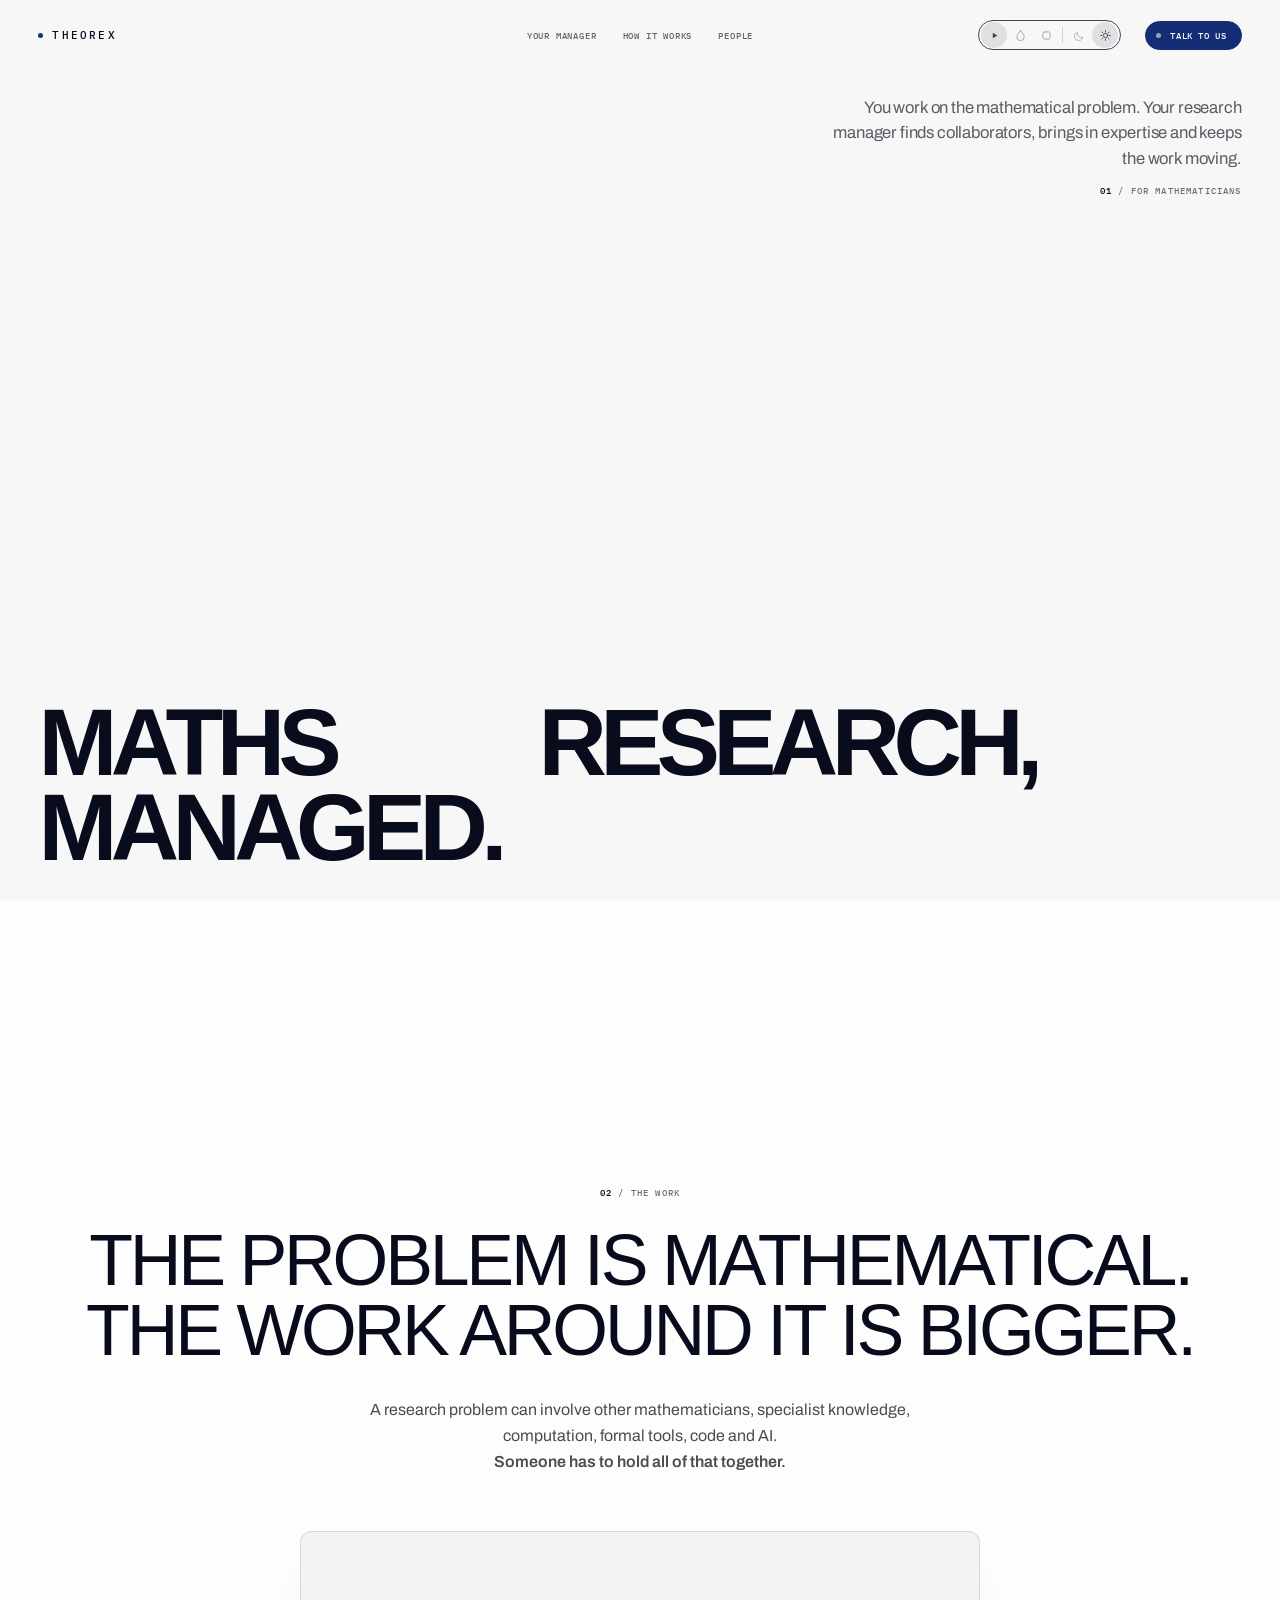
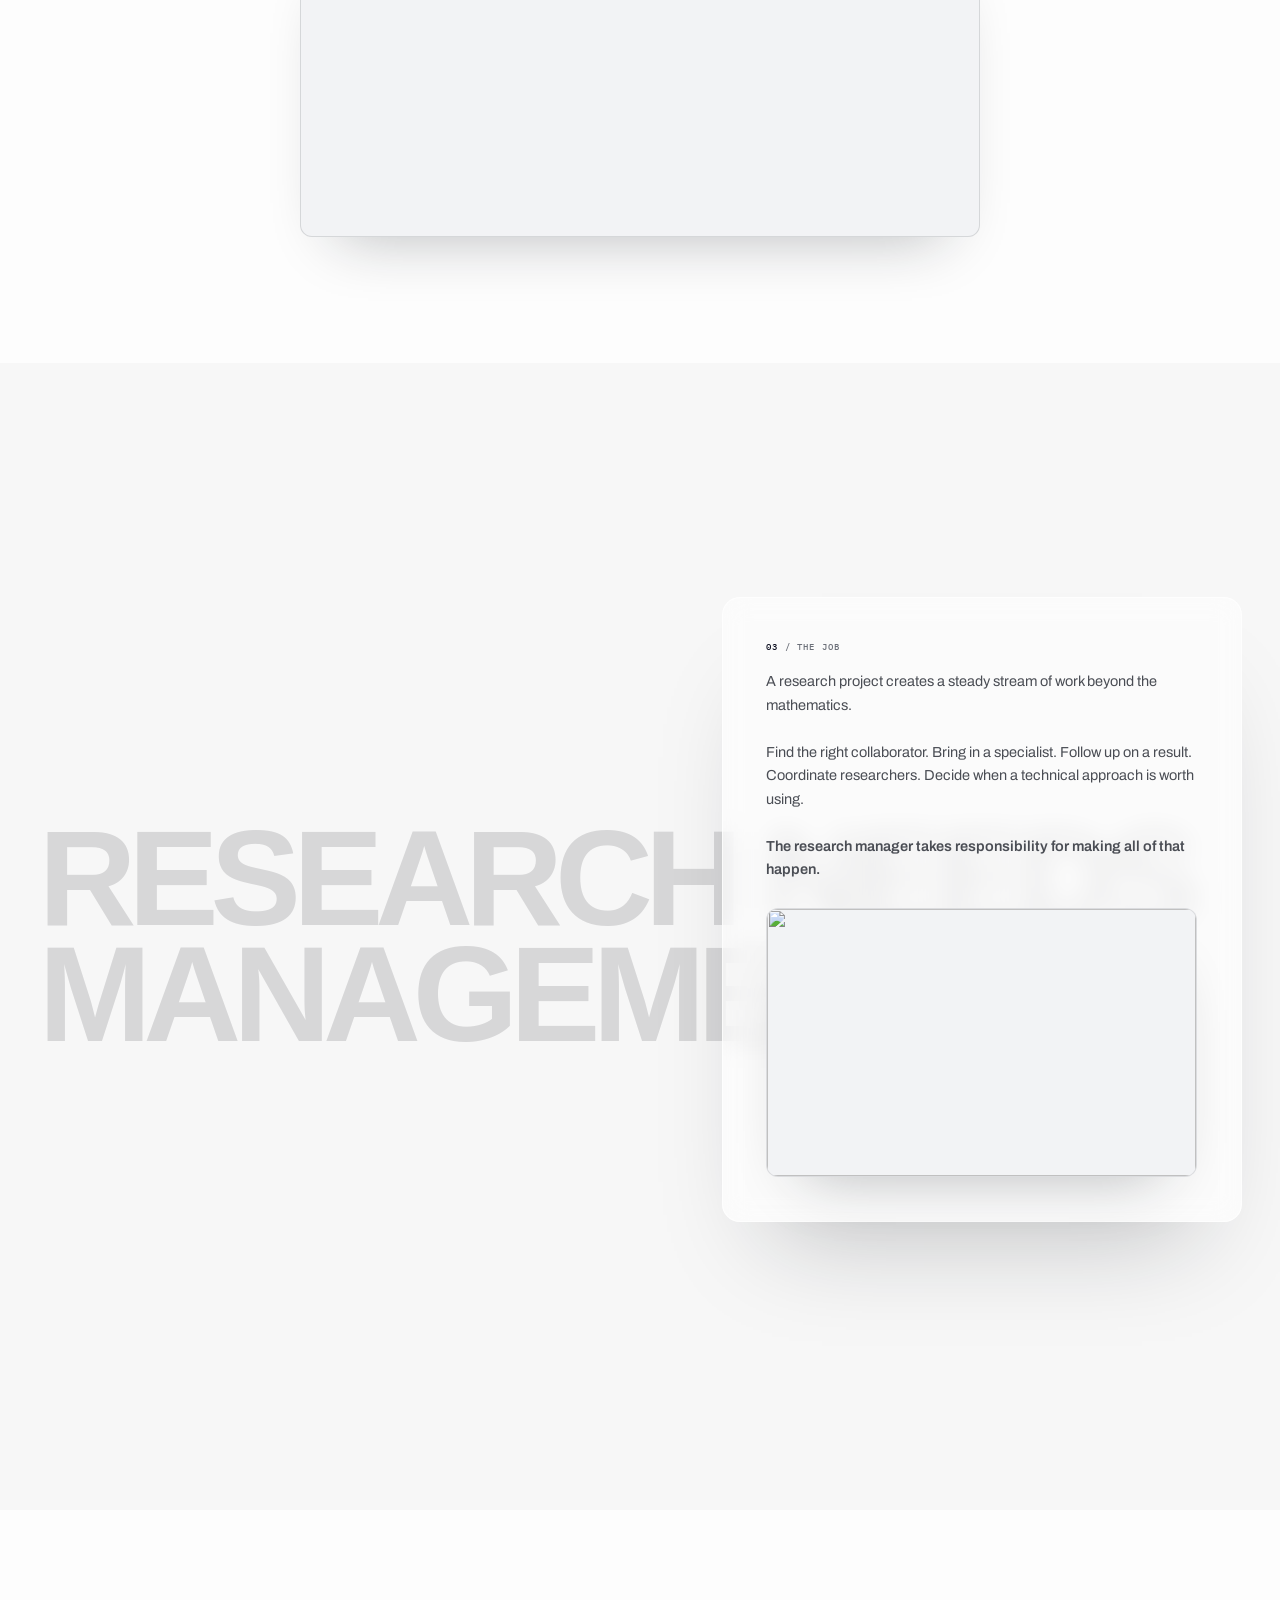
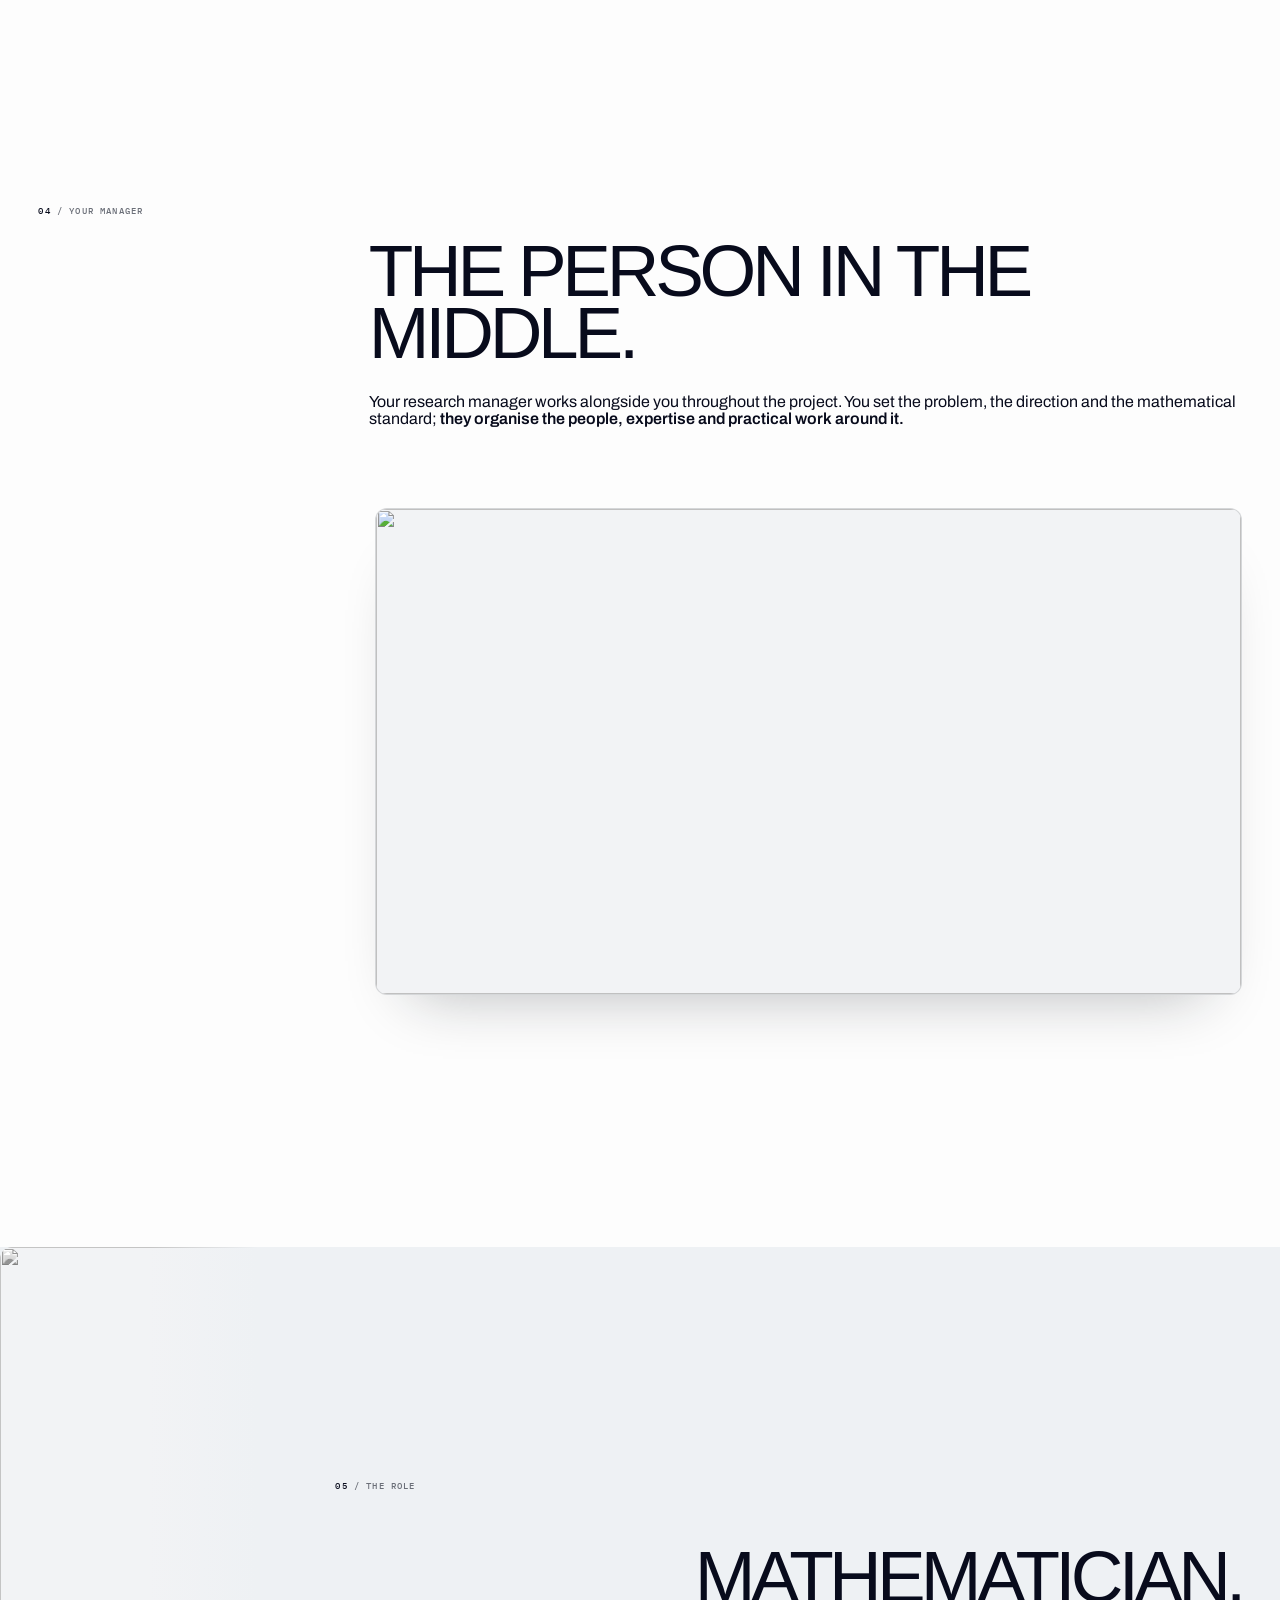
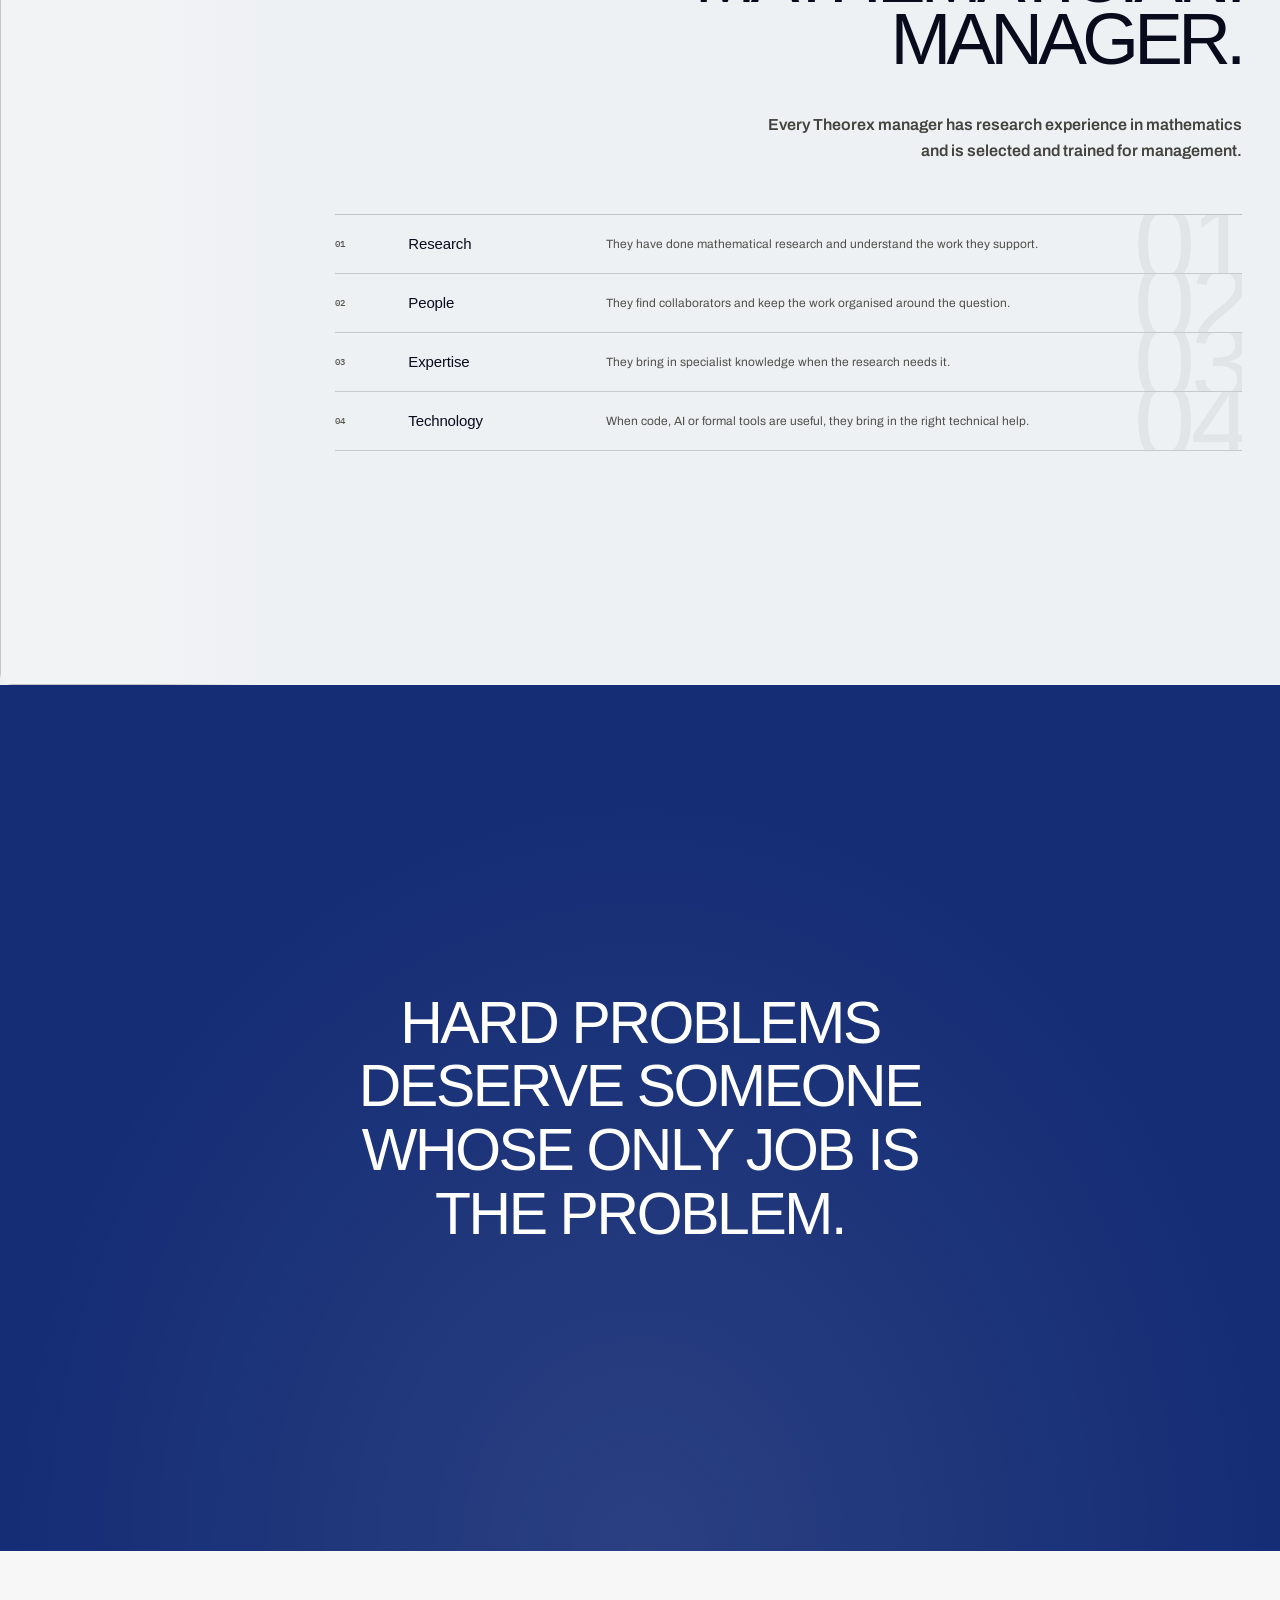
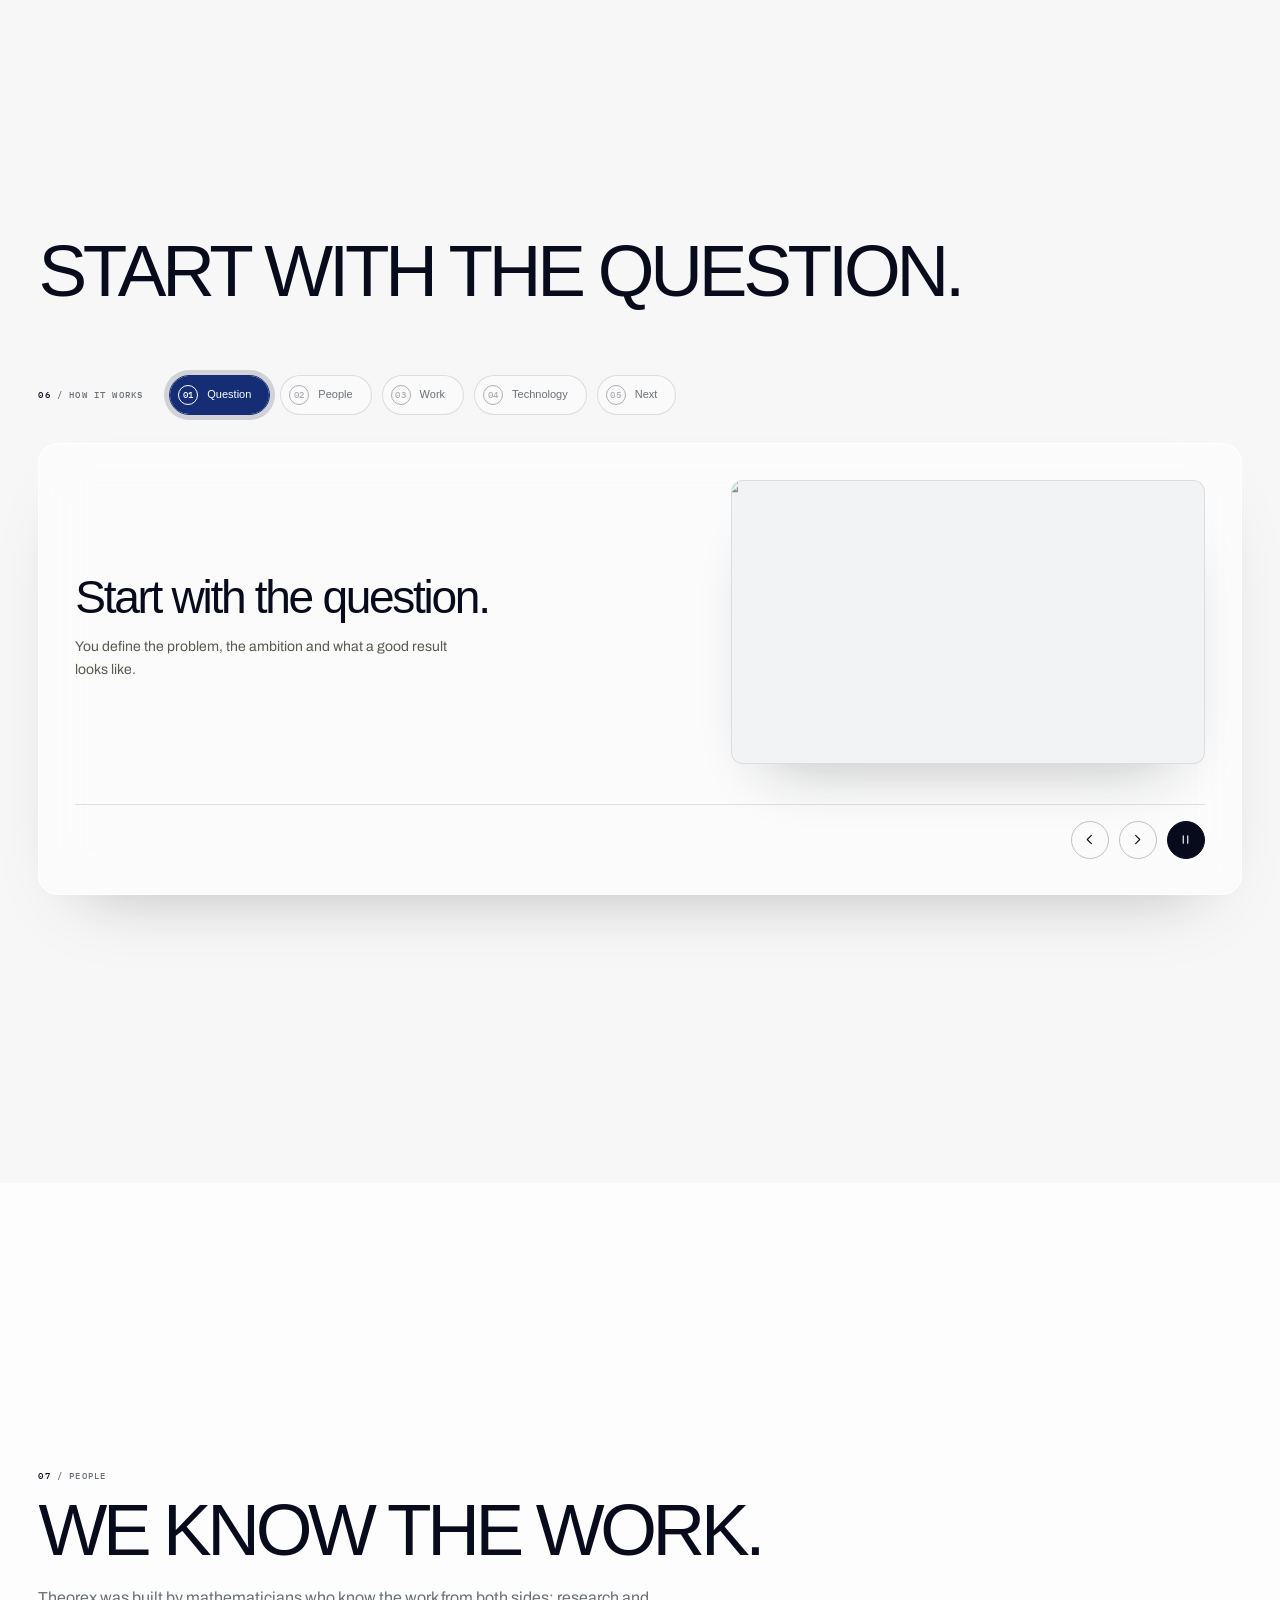
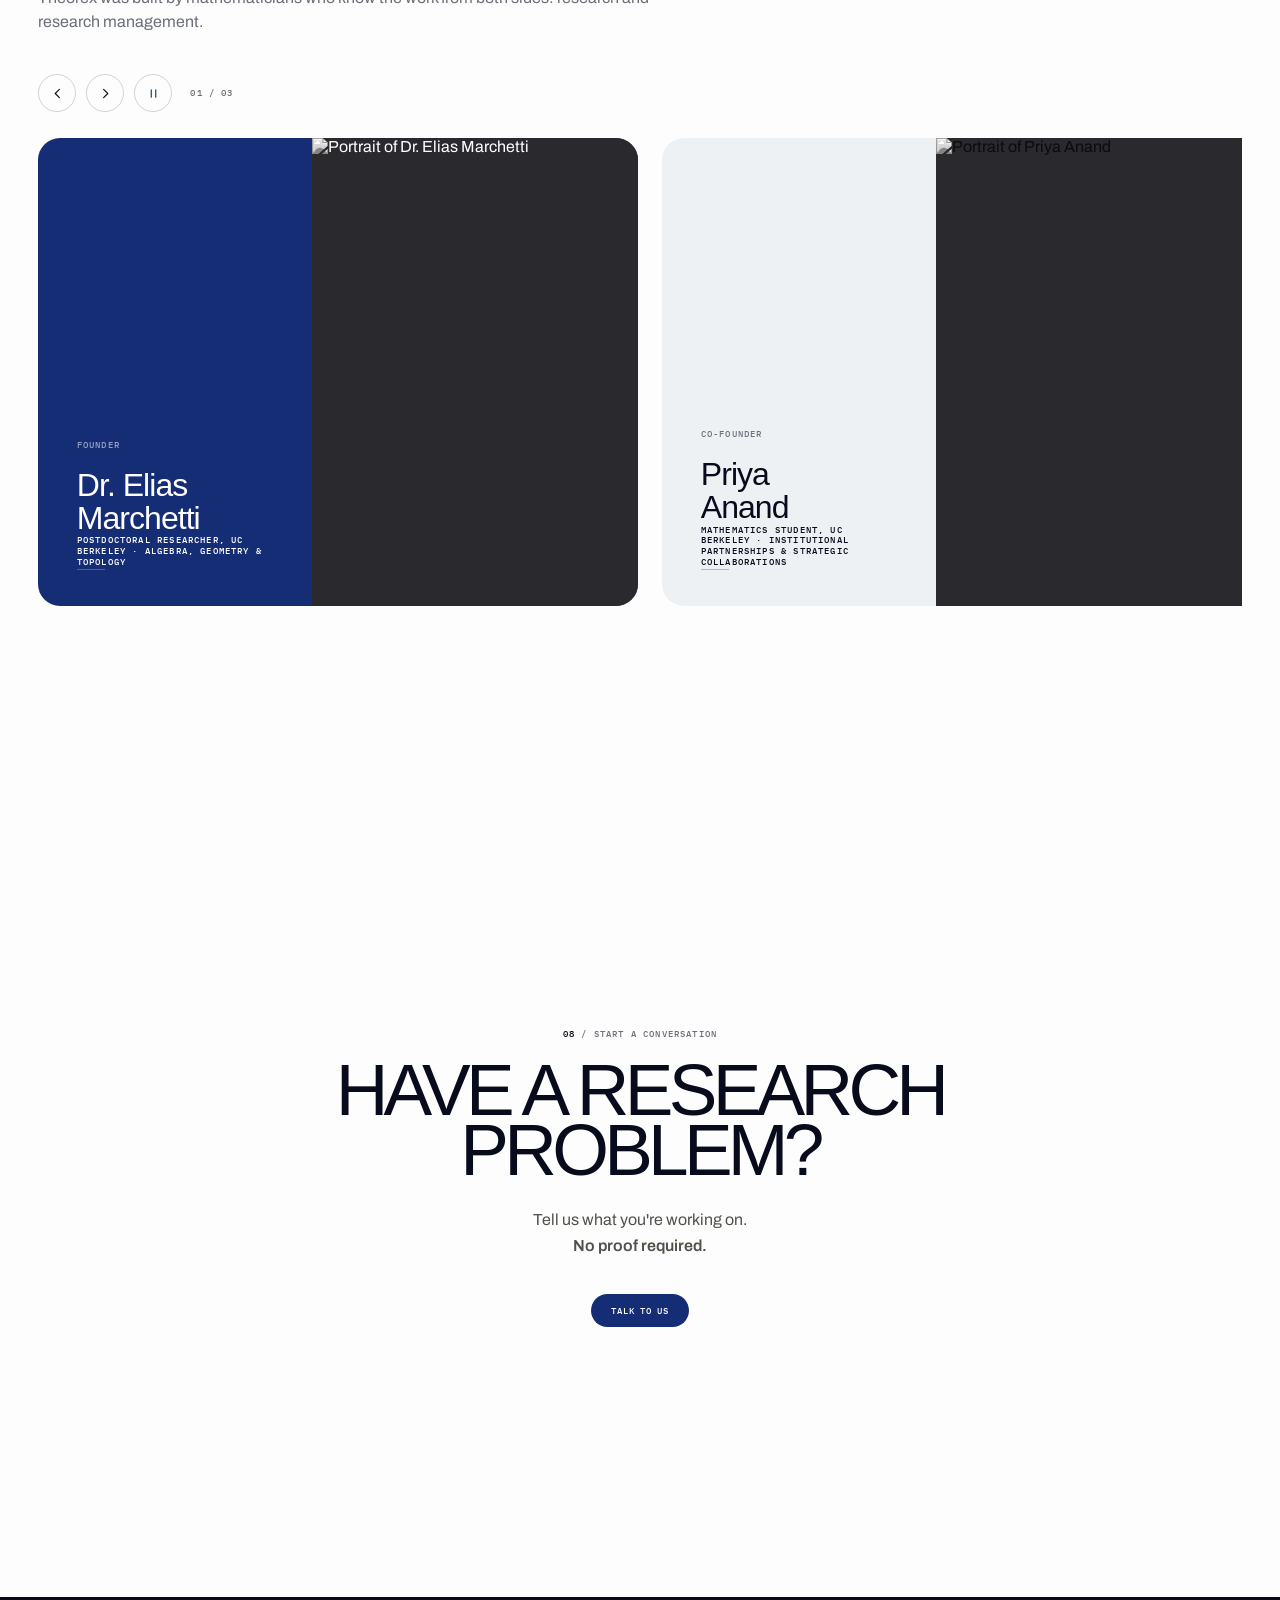
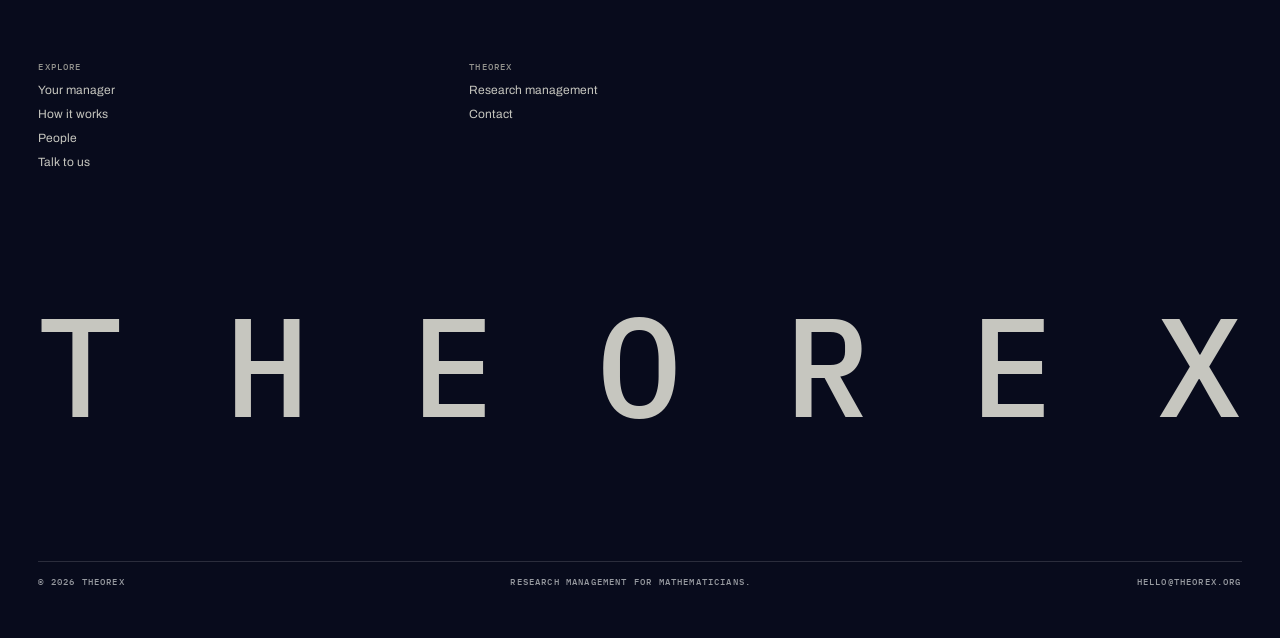
==== index.html @ da05bd89 "Add files via upload" ====
<!doctype html>
<html lang="en" data-theme="dark">
 <head>
  <script>(function(){try{var s=localStorage.getItem('theorex-theme');var l=!s&&window.matchMedia&&window.matchMedia('(prefers-color-scheme: light)').matches;document.documentElement.dataset.theme=(s||(l?'light':'dark'));}catch(e){}})();</script>
  <meta charset="utf-8"/>
  <meta content="width=device-width,initial-scale=1" name="viewport"/>
  <title>
   Theorex · Research management for mathematicians
  </title>
  <meta content="Theorex provides dedicated research managers for mathematicians. They organise collaborators, specialist expertise and technical work around mathematical research." name="description"/>
  <link href="data:image/svg+xml,%3Csvg xmlns='http://www.w3.org/2000/svg' viewBox='0 0 64 64'%3E%3Crect width='64' height='64' rx='14' fill='%2317171c'/%3E%3Ctext x='32' y='45' font-family='Arial,sans-serif' font-weight='700' font-size='34' fill='%23ffffff' text-anchor='middle'%3EM%3C/text%3E%3C/svg%3E" rel="icon"/>
  <style>
   @import url("https://api.fontshare.com/v2/css?f[]=satoshi@500,600&display=swap");
@import url("https://fonts.googleapis.com/css2?family=Archivo:wght@400;500;600&family=IBM+Plex+Mono:wght@400;500&display=swap");
:root{--ink:#17171c;--paper:#f5f2e9;--paper2:#ebe8de;--white:#f8f7f2;--sage:#cbd0bb;--lime:#dcff43;--accent-blue:#152d75;--muted:#77766f;--line:rgba(23,23,28,.15);--darkline:rgba(248,247,242,.18);--display:"Satoshi",Arial,sans-serif;--body:"Archivo",Arial,sans-serif;--mono:"IBM Plex Mono",monospace;--ease:cubic-bezier(.16,1,.3,1);--gutter:clamp(22px,3vw,48px);--max:1500px}
*{box-sizing:border-box}
/* shared left-to-right lime fill on hover - used by the nav CTA */.fill-hover{position:relative;overflow:hidden}.fill-hover:after{content:"";position:absolute;inset:0;background:var(--lime);transform:scaleX(0);transform-origin:left;z-index:0;transition:transform .4s var(--ease)}.fill-hover:hover:after{transform:scaleX(1)}
html{scroll-behavior:smooth}body{margin:0;background:var(--paper);color:var(--ink);font-family:var(--body);overflow-x:hidden}body:after{content:"";position:fixed;inset:0;z-index:39;pointer-events:none;opacity:.035;mix-blend-mode:overlay;background-image:url("data:image/svg+xml,%3Csvg xmlns='http://www.w3.org/2000/svg' width='120' height='120'%3E%3Cfilter id='n'%3E%3CfeTurbulence type='fractalNoise' baseFrequency='0.9' numOctaves='2' stitchTiles='stitch'/%3E%3C/filter%3E%3Crect width='100%25' height='100%25' filter='url(%23n)'/%3E%3C/svg%3E")}a{color:inherit;text-decoration:none}button{font:inherit;color:inherit}h1,h2,h3,p{margin:0}h1,h2,h3{font-family:var(--display);font-weight:500;font-style:normal}h1 em,h2 em,h3 em{font-style:normal}p strong{font-weight:600}.container{width:min(calc(100% - var(--gutter)*2),var(--max));margin:auto}.mono{font:500 9px/1.2 var(--mono);letter-spacing:.13em;text-transform:uppercase}.eyebrow{color:var(--muted)}.eyebrow strong{color:var(--ink);font-weight:500}.dark .eyebrow strong,.bg-dark .eyebrow strong{color:var(--white)}.bg-dark .eyebrow{color:#92928b}::selection{background:var(--lime);color:var(--ink)}
/* header - theme is driven by JS (.on-dark), not mix-blend-mode, so the lime accent renders true regardless of what's behind it */.header{position:fixed;z-index:40;top:20px;left:var(--gutter);right:var(--gutter);display:flex;justify-content:space-between;align-items:center;color:var(--ink);pointer-events:none;opacity:0;transform:translateY(-10px);transition:opacity .7s var(--ease),transform .7s var(--ease),color .5s var(--ease)}.header.in{opacity:1;transform:none}.header>*{pointer-events:auto}.header.on-dark{color:#fff}.logo{display:flex;align-items:center;gap:9px;font:500 11px/1 var(--mono);letter-spacing:.2em;transform-origin:left center}.header-left{display:flex;align-items:center;gap:16px}.nav{position:absolute;left:50%;transform:translateX(-50%)}
.logo-dot{width:5px;height:5px;border-radius:50%;background:currentColor;opacity:.3;transition:background .5s var(--ease),box-shadow .5s var(--ease),opacity .5s var(--ease),transform .5s var(--ease)}.header.on-dark .logo-dot{background:var(--lime);opacity:1;box-shadow:0 0 10px rgba(220,255,67,.75);transform:scale(1.3)}.nav{display:flex;gap:26px;font:500 9px/1 var(--mono);letter-spacing:.09em;text-transform:uppercase}.nav a{position:relative;isolation:isolate;opacity:.62;padding:7px 10px;margin:-7px -10px;transition:opacity .25s var(--ease)}.nav a:after{content:"";position:absolute;inset:0;border-radius:999px;background:var(--lime);opacity:0;transform:scale(.72);transition:opacity .3s var(--ease),transform .4s var(--ease);z-index:-1}.nav a:hover{opacity:1}.nav a:hover:after{opacity:.14;transform:scale(1)}.header.on-dark .nav a:after{background:#fff}.header-cta{border:1px solid currentColor;opacity:.9;border-radius:999px;padding:9px 14px 9px 24px;font:500 9px/1 var(--mono);letter-spacing:.07em;text-transform:uppercase;transition:border-color .5s var(--ease),color .3s var(--ease)}.header-cta:before{content:"";position:absolute;left:10px;top:50%;width:5px;height:5px;margin-top:-2.5px;border-radius:50%;background:currentColor;opacity:.4;z-index:2;transition:background .5s var(--ease),box-shadow .5s var(--ease),opacity .5s var(--ease)}.header-cta:hover{color:var(--ink);border-color:var(--lime)}.cta-label{position:relative;z-index:2}.header.on-dark .header-cta{border-color:rgba(220,255,67,.6)}.header.on-dark .header-cta:before{background:var(--lime);opacity:1;box-shadow:0 0 8px rgba(220,255,67,.75)}.header.on-dark .header-cta:hover{box-shadow:0 0 18px rgba(220,255,67,.35)}
/* shared */.section-head{display:grid;grid-template-columns:minmax(170px,.45fr) minmax(0,1.55fr);gap:6vw}.section-head h2{margin-top:42px;font-size:clamp(35px,5.7vw,89px);line-height:.86;letter-spacing:-.058em;max-width:1050px}.section-head .eyebrow{padding-top:8px}.reveal{opacity:0;transform:translateY(22px);transition:opacity .8s var(--ease),transform .9s var(--ease)}.reveal.in{opacity:1;transform:none}.reveal-left{opacity:0;transform:translateX(-26px);transition:opacity .8s var(--ease),transform .9s var(--ease)}.reveal-left.in{opacity:1;transform:none}.reveal-right{opacity:0;transform:translateX(26px);transition:opacity .8s var(--ease),transform .9s var(--ease)}.reveal-right.in{opacity:1;transform:none}

/* media */.media-frame{position:relative;overflow:hidden;background:var(--paper2);border:1px solid var(--line);border-radius:12px;box-shadow:0 34px 60px -38px rgba(20,24,31,.32)}.media-frame.dark{background:#1c1c21;color:var(--white);border-color:var(--darkline);box-shadow:0 34px 60px -38px rgba(0,0,0,.55)}.role-spine .media-frame{box-shadow:none}.media-frame img,.media-frame video{width:100%;height:100%;object-fit:cover;display:block}.media-frame.transparent img,.media-frame.transparent video{object-fit:contain}
/* glass - one motion model for every section. Position is owned by left/top; transform only handles drift, hover and drag.
   Hit-testing is alpha-based (see the glass motion script): each piece is pointer-events:none by default so clicks and text
   selection pass straight through its transparent padding, and JS grants it pointer-events only over opaque glass pixels. */
.glass-field{position:absolute;inset:0;z-index:3;pointer-events:none;overflow:hidden}.glass-drag-layer{position:fixed;inset:0;z-index:1000;pointer-events:none}.glass.is-dragging{position:fixed;left:var(--drag-left);top:var(--drag-top);z-index:1001;transform:translate3d(-50%,-50%,0) rotate(var(--drag-r,0deg));pointer-events:none}
.glass{position:absolute;left:var(--x);top:var(--y);width:clamp(210px,20vw,360px);will-change:transform;transform:translate3d(calc(-50% + var(--motion-x,0px)),calc(-50% + var(--motion-y,0px)),0) rotate(calc(var(--r) + var(--motion-r,0deg)));touch-action:none;pointer-events:none}
.glass img{display:block;width:100%;height:auto;user-select:none;-webkit-user-drag:none}
.glass.is-grabbed{z-index:6}
.glass-field.hero-glass-field{z-index:4}
.glass.glass-flip img{transform:scaleX(-1)}
body.glass-hover{cursor:grab}body.glass-dragging,body.glass-dragging *{cursor:grabbing!important}
.thesis-glass{position:absolute;z-index:1;left:54%;top:52%;width:min(96vw,1400px);aspect-ratio:525/321;object-fit:contain;transform:translate(-50%,-50%);opacity:.74;pointer-events:none;animation:thesisGlassDrift 38s ease-in-out infinite alternate}
@keyframes thesisGlassDrift{to{transform:translate(calc(-50% + 30px),calc(-50% - 20px)) rotate(1.2deg)}}
.shift,.human,.programme,.people,.start{position:relative;overflow:hidden}
/* final frontend pass - restrained motion and clearer controls */
.carousel-arrow svg,.carousel-play svg,.pill-newsletter-submit svg{width:15px;height:15px;display:block;fill:none;stroke:currentColor;stroke-width:1.5;stroke-linecap:round;stroke-linejoin:round}.carousel-play .icon-play{display:none}.carousel-play.is-paused .icon-pause{display:none}.carousel-play.is-paused .icon-play{display:block}
.pill{transform:translateY(0);transition:border-color .35s var(--ease),color .3s var(--ease),box-shadow .35s var(--ease),transform .35s var(--ease)}.pill:hover{transform:translateY(-2px)}
.slide.active .slide-copy h3{animation:copySettle .7s var(--ease) both}@keyframes copySettle{from{opacity:0;transform:translateY(8px)}to{opacity:1;transform:none}}
.people-card{transition:transform .55s var(--ease),box-shadow .55s var(--ease)}.people-card:hover{transform:translateY(-4px);box-shadow:0 28px 60px -42px rgba(0,0,0,.55)}
.people-panel{position:relative}.people-panel:after{content:"";position:absolute;left:clamp(26px,3vw,44px);bottom:clamp(24px,2.8vw,40px);width:28px;height:1px;background:currentColor;opacity:.25;transform-origin:left;transition:transform .5s var(--ease),opacity .5s var(--ease)}.people-card:hover .people-panel:after{transform:scaleX(1.8);opacity:.55}


/* Display controls: hero-style + theme preference, merged into a single quiet shell so it reads
   as one settings strip rather than two competing widgets. The active/selected state is a soft
   tint of currentColor (not a fixed brand color), so it auto-adapts to on-dark vs on-light and
   never needs separate light/dark contrast overrides - the icon and its background are always
   the same hue, just different opacity. */
html[data-hero="video"] .glass-field,html[data-hero="video"] .thesis-glass,html[data-hero="video"] .signal-glass,html[data-hero="plain"] .glass-field,html[data-hero="plain"] .thesis-glass,html[data-hero="plain"] .signal-glass{display:none}
.controls-shell{display:flex;align-items:center;height:30px;padding:2px;border:1px solid currentColor;border-radius:999px;background:transparent;color:inherit;margin-left:auto;margin-right:24px;opacity:.75;transition:opacity .3s var(--ease),border-color .35s var(--ease)}
.controls-shell:hover,.controls-shell:focus-within{opacity:1}
.controls-divider{width:1px;height:16px;background:currentColor;opacity:.22;margin:0 3px;flex:none}
.control-indicator{position:absolute;top:0;left:0;width:26px;height:26px;border-radius:50%;background:currentColor;opacity:.12;transition:transform .45s var(--ease);z-index:0;pointer-events:none}
.hero-style-toggle{position:relative;display:inline-flex;align-items:center;height:26px}
.hero-style-toggle[data-active="1"] .control-indicator{transform:translateX(26px)}
.hero-style-toggle[data-active="2"] .control-indicator{transform:translateX(52px)}
.control-option{position:relative;z-index:1;width:26px;height:26px;border:none;background:transparent;color:inherit;cursor:pointer;display:grid;place-items:center;opacity:.5;transition:opacity .3s var(--ease)}
.control-option svg{width:13px;height:13px;stroke:currentColor;stroke-width:1.35;stroke-linecap:round;stroke-linejoin:round}
.control-option[data-value="video"] svg{fill:currentColor;stroke:none}
.control-option[data-value="glass"] svg,.control-option[data-value="plain"] svg{fill:none}
.control-option:hover{opacity:.85}
.control-option:focus-visible{outline:2px solid currentColor;outline-offset:2px}
.control-option[aria-checked="true"]{opacity:1}
.theme-toggle{position:relative;width:52px;height:26px;padding:0;border:none;border-radius:999px;background:transparent;color:inherit;display:grid;grid-template-columns:1fr 1fr;align-items:center;cursor:pointer;overflow:hidden}
.theme-toggle:focus-visible{outline:2px solid currentColor;outline-offset:2px}
html[data-theme="light"] .theme-toggle .control-indicator{transform:translateX(26px)}
.theme-icon{position:relative;z-index:1;display:grid;place-items:center;width:26px;height:26px;opacity:.42;color:currentColor;transition:opacity .35s var(--ease)}
.theme-icon svg{width:13px;height:13px;fill:none;stroke:currentColor;stroke-width:1.35;stroke-linecap:round;stroke-linejoin:round}
html[data-theme="dark"] .theme-icon.moon{opacity:1}
html[data-theme="light"] .theme-icon.sun{opacity:1}

/* Light skin. Layout and motion remain the dark v32 implementation. */
html[data-theme="light"]{--ink:#080b1c;--paper:#fdfdfd;--paper2:#f2f3f5;--white:#ffffff;--sage:#eef1f4;--accent-blue:#152d75;--lime:#152d75;--muted:#6b6f78;--line:rgba(20,24,31,.13);--darkline:rgba(255,255,255,.14)}
html[data-theme="light"] ::selection{background:var(--accent-blue);color:var(--white)}
html[data-theme="light"] .logo-dot{background:var(--accent-blue);opacity:1}html[data-theme="light"] .header.on-dark .logo-dot{background:#fff;box-shadow:0 0 10px rgba(255,255,255,.55)}
html[data-theme="light"] .header-cta{border-color:var(--accent-blue);background:var(--accent-blue);color:var(--white);opacity:1}
html[data-theme="light"] .header-cta:before{opacity:.55}
html[data-theme="light"] .header-cta.fill-hover:after{background:var(--white)}
html[data-theme="light"] .header-cta:hover{color:var(--accent-blue);border-color:var(--accent-blue)}
html[data-theme="light"] .header.on-dark .header-cta{border-color:var(--white)}
html[data-theme="light"] .header.on-dark .header-cta:before{background:var(--white);opacity:.55;box-shadow:none}
html[data-theme="light"] .header.on-dark .header-cta:hover{box-shadow:none}
html[data-theme="light"] .hero{background:var(--offwhite, #f7f7f7);color:var(--ink)}
html[data-theme="light"] .hero-accent{color:var(--ink)}
html[data-theme="light"] .hero-eyebrow{color:var(--muted)}
html[data-theme="light"] .hero-eyebrow strong{color:var(--ink)}
html[data-theme="light"] .hero-sub{color:#595c64}
html[data-theme="light"] .shift{background:var(--paper);color:var(--ink)}
html[data-theme="light"] .shift-sub{color:#4d4c47}
html[data-theme="light"] .shift-media.dark{background:var(--paper2);color:var(--ink);border-color:var(--line);box-shadow:0 34px 60px -38px rgba(20,24,31,.32)}
html[data-theme="light"] .shift-media img,html[data-theme="light"] .shift-media video{filter:grayscale(1)}
html[data-theme="light"] .thesis{background:#f7f7f7;color:var(--ink)}
html[data-theme="light"] .thesis-ghost{color:rgba(20,24,31,.14)}
html[data-theme="light"] .thesis-panel{background:rgba(255,255,255,.55);border-color:rgba(255,255,255,.7);box-shadow:0 60px 100px -50px rgba(20,24,31,.25)}
html[data-theme="light"] .thesis-panel .eyebrow{color:var(--muted)}
html[data-theme="light"] .thesis-panel p{color:#4a4d54}
html[data-theme="light"] .thesis-panel .media-frame.dark{background:var(--paper2);color:var(--ink);border-color:rgba(20,24,31,.1);box-shadow:0 34px 60px -38px rgba(20,24,31,.32)}
html[data-theme="light"] .human{background:var(--paper);color:var(--ink)}
html[data-theme="light"] .role-copy>p{color:#43433d}
html[data-theme="light"] .role-item .n{color:#56554f}
html[data-theme="light"] .role-item .d{color:#50504a}
html[data-theme="light"] .role-item .ghost{color:rgba(23,23,28,.05)}
html[data-theme="light"] .signal{background:transparent;color:var(--white)}
html[data-theme="light"] .signal:before{background:radial-gradient(90% 160% at 50% 100%,rgba(255,255,255,.09),transparent 55%),var(--accent-blue)}
html[data-theme="light"] .programme{background:var(--offwhite, #f7f7f7)}
html[data-theme="light"] .pill:before{background:var(--accent-blue)}
html[data-theme="light"] .pill:hover{border-color:rgba(20,24,31,.35);color:var(--white)}
html[data-theme="light"] .pill.active{border-color:var(--accent-blue);color:var(--white);box-shadow:0 0 0 5px rgba(28,43,70,.18)}
html[data-theme="light"] .pill.active.timed{color:var(--muted)}
html[data-theme="light"] .carousel-play{color:var(--white)}
html[data-theme="light"] .carousel-play:hover{color:var(--white)}
html[data-theme="light"] .people{background:var(--paper);color:var(--ink)}
html[data-theme="light"] .people-head .eyebrow{color:var(--muted)}
html[data-theme="light"] .people-head p{color:var(--muted)}
html[data-theme="light"] .people-controls .carousel-arrow,html[data-theme="light"] .people-controls .carousel-play{border-color:rgba(20,24,31,.18);color:var(--ink)}
html[data-theme="light"] .people-controls .carousel-arrow:hover{background:var(--accent-blue);color:var(--white);border-color:var(--accent-blue)}
html[data-theme="light"] .people-controls .carousel-play{background:transparent;color:var(--accent-blue)}
html[data-theme="light"] .people-controls .carousel-play:hover{background:var(--accent-blue);color:var(--white)}
html[data-theme="light"] .people-index{color:var(--muted)}
html[data-theme="light"] .people-card[data-tone="accent"]{background:var(--accent-blue);color:var(--white)}
html[data-theme="light"] .people-card[data-tone="sage"]{background:var(--sage);color:var(--ink)}
html[data-theme="light"] .people-card[data-tone="paper"]{background:#e4e8ec;color:var(--ink)}
html[data-theme="light"] .start-sub{color:#51514c}
html[data-theme="light"] .pill-newsletter{background:var(--accent-blue);color:var(--white)}
html[data-theme="light"] .pill-newsletter-reveal{background:var(--accent-blue)}
html[data-theme="light"] .pill-newsletter-input{border-bottom-color:rgba(255,255,255,.35);color:var(--white)}
html[data-theme="light"] .pill-newsletter-input::placeholder{color:rgba(255,255,255,.5)}
html[data-theme="light"] .pill-newsletter-input:focus{border-bottom-color:var(--white)}
html[data-theme="light"] .pill-newsletter-submit{color:var(--white)}
html[data-theme="light"] footer{background:var(--ink);color:var(--white)}
html[data-theme="light"] .footer-col .label{color:#92928d}
html[data-theme="light"] .footer-bottom{color:#979aa0}
html[data-theme="light"] .bg-dark .eyebrow{color:var(--muted)}
html[data-theme="light"] .bg-dark .eyebrow strong{color:var(--ink)}

/* hero - two hero moments: the lens plus a quieter glass layer around the upper field */.hero{min-height:100svh;background:var(--ink);color:var(--white);display:flex;align-items:flex-end;position:relative;z-index:2}.hero-top{position:absolute;top:calc(clamp(88px,12.5vh,132px) - 18px);right:var(--gutter);display:flex;flex-direction:column;align-items:flex-end;gap:14px;text-align:right}.hero-eyebrow{color:#8d8d86;white-space:nowrap}.hero-eyebrow strong{color:#c8c8c1;font-weight:500}.hero-sub{max-width:420px;text-align:right;color:#c9c9c2;font-size:clamp(15px,1.3vw,18px);line-height:1.55;font-family:var(--body);letter-spacing:-.01em}.hero-inner{width:min(calc(100% - var(--gutter)*2),var(--max));margin:0 auto;padding-bottom:80px;transform:translateY(50px)}.hero h1{font-size:clamp(59px,7.4vw,129px);line-height:.9;letter-spacing:-.07em;max-width:1378px;font-weight:700}.hero h1 span{display:block}.hero-accent{color:var(--lime);font-weight:700}.hero h1 span.hero-line{display:flex;align-items:flex-end;height:.9em;overflow:visible;column-gap:.1em}.hero-media-inline{position:relative;width:clamp(145px,13.9vw,290px);aspect-ratio:3/4;overflow:visible;flex:none}.hero-media-inline video{width:100%;height:100%;object-fit:cover;display:block}.hero-variant-video{display:none}html[data-hero="video"] .hero-variant-text{display:none}html[data-hero="video"] .hero-variant-video{display:block}html[data-hero="glass"] .hero-glass-field{display:block}html[data-hero="video"] .hero-glass-field,html[data-hero="plain"] .hero-glass-field{display:none}.hero h1.reveal{opacity:1;transform:none}.hero h1.reveal span{opacity:0;transform:translateY(26px);transition:opacity .7s var(--ease),transform .8s var(--ease)}.hero h1.reveal.in span{opacity:1;transform:none}.hero h1.reveal.in span:nth-child(1){transition-delay:.05s}html[data-theme="dark"] .hero-variant-video .hero-accent{color:var(--white)}
/* shift - everything centered on a single axis: eyebrow, headline, sub-copy, then a contained media frame beneath */.shift{padding:32vh 0 14vh;background:var(--ink);color:var(--white)}.shift-inner{display:flex;flex-direction:column;align-items:center;text-align:center}.shift h2{margin-top:26px;font-size:clamp(36px,5.6vw,88px);line-height:.98;letter-spacing:-.045em;max-width:1300px}.shift-sub{margin-top:32px;max-width:620px;color:#c9c9c2;font-size:16px;line-height:1.62}.shift-media{margin-top:56px;width:100%;max-width:680px;aspect-ratio:20/9}.shift-media img,.shift-media video{object-fit:cover!important;opacity:1!important}
/* dark statement - ghost headline runs full-bleed behind a frosted panel that overlaps it */.thesis{position:relative;min-height:100vh;background:var(--ink);color:var(--white);overflow:hidden;display:flex;align-items:center;padding:16vh var(--gutter) 32vh}.thesis-ghost{position:absolute;inset:0;display:flex;align-items:center;margin:0;padding:0 var(--gutter);pointer-events:none;font-family:var(--display);font-weight:600;font-size:clamp(64px,10.6vw,186px);line-height:.86;letter-spacing:-.06em;color:rgba(255,255,255,.5)}.thesis-panel{position:relative;z-index:2;margin-left:auto;margin-top:10vh;width:min(94%,520px);background:rgba(23,23,28,.32);backdrop-filter:blur(14px) saturate(150%);-webkit-backdrop-filter:blur(14px) saturate(150%);border:1px solid rgba(255,255,255,.16);border-radius:18px;padding:clamp(28px,3.4vw,44px);box-shadow:0 60px 100px -50px rgba(0,0,0,.65)}.thesis-panel .eyebrow{color:#92928b}.thesis-panel p{margin-top:18px;color:#c9c9c2;font-size:14.5px;line-height:1.62}.thesis-panel .media-frame{margin-top:26px;aspect-ratio:16/10;border-color:rgba(255,255,255,.14)}
/* human */.human{padding:32vh 0 28vh}.manager-intro{margin-top:28px}.human-media{width:72%;margin:9vh 0 0 auto;aspect-ratio:16/9}
/* mosaic - flat color tiles with just a mark, no copy: pure visual punctuation between the bigger sections */
/* role - portrait runs as a full-height spine at the left edge, headline anchors bottom-right (mirrors the hero), ghost numerals carry the list rhythm */.role{background:var(--sage);position:relative;overflow:hidden}.role-spine{position:absolute;top:0;bottom:0;left:0;width:clamp(190px,21vw,320px)}.role-spine .media-frame{width:100%;height:100%;border:0}.role-spine img{filter:grayscale(1) contrast(1.06)}.role-spine:after{content:"";position:absolute;inset:0;background:linear-gradient(90deg,transparent 55%,var(--sage) 96%);pointer-events:none}.role-body{margin-left:clamp(190px,21vw,320px);padding:26vh var(--gutter) 26vh clamp(44px,5.2vw,84px)}.role-heading-wrap{display:flex;justify-content:flex-end;margin:54px 0 42px}.role-heading-wrap h2{text-align:right;font-size:clamp(35px,5.7vw,89px);line-height:.85;letter-spacing:-.065em}.role-copy>p{max-width:500px;margin-left:auto;font-size:16px;line-height:1.62;color:#515149;text-align:right}.role-list{margin-top:50px;border-top:1px solid rgba(23,23,28,.22)}.role-item{position:relative;overflow:hidden;display:grid;grid-template-columns:55px 180px 1fr;gap:18px;padding:20px 0;border-bottom:1px solid rgba(23,23,28,.18);transition:background-color .45s var(--ease)}.role-item .n,.role-item strong,.role-item .d{position:relative;z-index:2;transition:transform .45s var(--ease)}.role-item .n{font:500 9px var(--mono);color:#68675f;padding-top:3px}.role-item strong{font:500 15px var(--display);letter-spacing:-.01em}.role-item .d{font-size:12px;line-height:1.5;color:#606059;max-width:560px}.role-item:hover{background:rgba(255,255,255,.10)}.role-item:hover .n{transform:translateX(2px)}.role-item:hover strong{transform:translateX(5px)}.role-item:hover .d{transform:translateX(3px)}.role-item .ghost{position:absolute;right:-6px;top:50%;transform:translateY(-50%);font-family:var(--display);font-weight:500;font-size:clamp(64px,8.6vw,124px);line-height:1;letter-spacing:-.04em;color:rgba(23,23,28,.05);pointer-events:none;transition:color .6s var(--ease),transform .6s var(--ease)}.role-item:hover .ghost{color:rgba(23,23,28,.13);transform:translate(-8px,-50%) scale(1.02)}.role-item.lit .ghost{color:rgba(28,43,70,.4)}/* signal - full-bleed lime pause, deliberately unlabeled and centered so it reads as punctuation, not a ninth section */.signal{background:transparent;color:var(--ink);padding:clamp(180px,34vh,380px) 0 clamp(180px,34vh,380px);position:relative;overflow:hidden;text-align:center}.signal:before{content:"";position:absolute;inset:0;z-index:0;pointer-events:none;background:radial-gradient(90% 160% at 50% 100%,rgba(23,23,28,.07),transparent 55%),var(--lime)}.signal-glass{position:absolute;top:0;left:50%;height:100%;width:auto;max-width:none;transform:translateX(calc(-50% + 40px));object-fit:cover;z-index:1;pointer-events:none}.signal-inner{position:relative;z-index:2;display:flex;flex-direction:column;align-items:center;gap:24px;max-width:640px;margin:0 auto}.signal-inner h3{font-size:clamp(32px,4.6vw,66px);line-height:1.08;letter-spacing:-.04em}
/* programme carousel - headline stands alone, eyebrow moves down to sit as a label on the control strip */.programme{padding:32vh 0 32vh;background:radial-gradient(120% 90% at 12% -10%,rgba(220,255,67,.16),transparent 55%),radial-gradient(90% 90% at 100% 100%,rgba(203,208,187,.65),transparent 60%),var(--paper)}.programme-intro{margin-bottom:8vh;max-width:1200px}.programme-intro h2{font-size:clamp(35px,5.7vw,89px);line-height:.87;letter-spacing:-.058em}
.carousel-pillrow{display:flex;align-items:center;gap:26px;flex-wrap:wrap;margin-bottom:28px}
.carousel-label{white-space:nowrap;color:var(--muted);padding-top:2px}
.carousel-pills{display:flex;flex-wrap:wrap;gap:10px}
.pill{position:relative;overflow:hidden;display:inline-flex;align-items:center;gap:9px;border:1px solid var(--line);border-radius:999px;padding:9px 18px 9px 8px;background:rgba(255,255,255,.4);color:var(--muted);font:500 11px/1 var(--display);cursor:pointer;transition:border-color .35s var(--ease),color .3s var(--ease),box-shadow .35s var(--ease)}
.pill:before{content:"";position:absolute;inset:0;z-index:0;background:var(--lime);transform:scaleX(0);transform-origin:left;transition:transform .3s var(--ease)}
.pill:hover:before,.pill.active:before{transform:scaleX(1)}
.pill.timed:before{transition:none;animation:pillFill 4.2s linear forwards}
@keyframes pillFill{from{transform:scaleX(0)}to{transform:scaleX(1)}}
.pill b,.pill-label{position:relative;z-index:1}
.pill b{font:500 9px/1 var(--mono);letter-spacing:.06em;color:inherit;opacity:.55;border:1px solid currentColor;border-radius:50%;width:20px;height:20px;display:grid;place-items:center}
.pill:hover{border-color:rgba(23,23,28,.35);color:var(--ink)}
.pill.active{border-color:var(--lime);color:var(--ink);box-shadow:0 0 0 5px rgba(220,255,67,.18)}
.pill.active b{opacity:1}
.carousel-card{background:rgba(255,255,255,.5);backdrop-filter:blur(26px) saturate(160%);-webkit-backdrop-filter:blur(26px) saturate(160%);border:1px solid rgba(255,255,255,.85);border-radius:20px;padding:clamp(22px,2.8vw,38px);box-shadow:0 34px 70px -46px rgba(23,23,28,.35)}
.carousel-slides{position:relative;min-height:300px}
.slide{display:none;grid-template-columns:1.1fr .9fr;gap:6vw;align-items:center}
.slide.active{display:grid;animation:slidein .5s var(--ease)}
@keyframes slidein{from{opacity:0;transform:translateY(10px)}to{opacity:1;transform:none}}
.slide-copy h3{margin-top:14px;font-size:clamp(30px,3.6vw,50px);line-height:.92;letter-spacing:-.05em;max-width:520px}
.slide-copy p{margin-top:18px;max-width:400px;color:#5a594f;font-size:14px;line-height:1.62}
.slide-visual{aspect-ratio:5/3;border-color:rgba(23,23,28,.1);overflow:hidden}.slide-visual img{transition:none}.slide.active .slide-visual img{animation:kenburns 6.5s var(--ease) forwards}@keyframes kenburns{from{transform:scale(1)}to{transform:scale(1.055)}}

.carousel-controls{display:flex;justify-content:flex-end;align-items:center;gap:20px;margin-top:24px;padding-top:16px;border-top:1px solid rgba(23,23,28,.12)}
.carousel-buttons{display:flex;align-items:center;gap:10px}
.carousel-arrow,.carousel-play{width:38px;height:38px;border-radius:50%;border:1px solid rgba(23,23,28,.25);display:grid;place-items:center;background:transparent;transition:transform .3s var(--ease),background .3s var(--ease),color .3s var(--ease),border-color .3s var(--ease);font-size:0}
.carousel-arrow:hover,.carousel-play:hover{background:var(--ink);color:var(--paper);border-color:var(--ink);transform:translateY(-2px)}
.carousel-play{background:var(--ink);color:var(--lime);border-color:var(--ink);font-size:0}
.carousel-play:hover{color:var(--lime)}

/* people - one founder at a time, color-blocked panel against a full-height photo, autoplaying like the process carousel */.people{background:var(--ink);color:var(--white);padding:32vh 0 32vh}.people-head{margin-bottom:4.5vh;max-width:900px}.people-head .eyebrow{color:#92928b}.people-head h2{margin-top:16px;font-size:clamp(35px,5.7vw,89px);line-height:.87;letter-spacing:-.06em}.people-head p{margin-top:24px;max-width:620px;color:#aaa9a1;font-size:16px;line-height:1.5}
.people-controls{display:flex;align-items:center;gap:10px;margin-bottom:26px}
.people-controls .carousel-arrow,.people-controls .carousel-play{border-color:rgba(255,255,255,.22);color:#fff}
.people-controls .carousel-arrow:hover{background:var(--lime);color:var(--ink);border-color:var(--lime)}
.people-controls .carousel-play{background:transparent;color:var(--lime)}
.people-controls .carousel-play:hover{background:var(--lime);color:var(--ink)}
.people-index{color:#7c7c75;margin-left:8px}
.people-track-wrap{overflow:hidden}
.people-track{display:flex;gap:24px}
.people-card{flex:0 0 min(600px,74%);display:grid;grid-template-columns:.92fr 1.1fr;min-height:clamp(400px,52vh,540px);border-radius:22px;overflow:hidden}
.people-card[data-tone="accent"]{background:var(--lime);color:var(--ink)}
.people-card[data-tone="sage"]{background:var(--sage);color:var(--ink)}
.people-card[data-tone="paper"]{background:var(--paper);color:var(--ink)}
.people-panel{padding:clamp(26px,3vw,44px);display:flex;flex-direction:column;justify-content:flex-end}
.people-role{opacity:.55;margin-bottom:18px}
.people-name{position:relative;display:inline-block;font-family:var(--display);font-weight:500;font-size:clamp(26px,2.5vw,38px);line-height:1.04;letter-spacing:-.03em}.people-name:after{content:"";position:absolute;left:0;right:100%;bottom:-6px;height:1px;background:currentColor;opacity:.5;transition:right .5s var(--ease)}.people-card:hover .people-name:after{right:0}
.people-card:hover .people-detail{margin-top:14px;font-size:9px;letter-spacing:.08em;text-transform:uppercase;opacity:.55}
.people-photo{position:relative;overflow:hidden;background:#29292e;isolation:isolate}
.people-photo img{width:100%;height:100%;object-fit:cover;filter:url(#theorex-duotone);opacity:1;transform:scale(var(--photo-scale,1));transform-origin:center;transition:transform .55s var(--ease);backface-visibility:hidden;-webkit-backface-visibility:hidden;will-change:transform}.people-photo .people-color{position:absolute;inset:0;width:100%;height:100%;object-fit:cover;filter:none;pointer-events:none;opacity:0;transform:scale(var(--photo-scale,1));transform-origin:center;mask-image:radial-gradient(ellipse 108px 132px at var(--spot-x,50%) var(--spot-y,50%),#000 0%,#000 48%,rgba(0,0,0,.92) 62%,transparent 100%);-webkit-mask-image:radial-gradient(ellipse 108px 132px at var(--spot-x,50%) var(--spot-y,50%),#000 0%,#000 48%,rgba(0,0,0,.92) 62%,transparent 100%);mask-repeat:no-repeat;-webkit-mask-repeat:no-repeat;transition:opacity .18s ease,transform .55s var(--ease)}.people-photo:hover{--photo-scale:1.045}.people-photo.is-loupe .people-color{opacity:1}
/* start */.start{min-height:70vh;padding:15vh 0 30vh;display:flex;align-items:center;justify-content:center;text-align:center}.start-center{display:flex;flex-direction:column;align-items:center;max-width:760px;margin:0 auto}.start h2{margin-top:20px;font-size:clamp(35px,5.7vw,89px);line-height:.83;letter-spacing:-.065em}.start-sub{max-width:520px;margin:26px auto 0;color:#62615b;font-size:16px;line-height:1.65}.start-actions{margin-top:34px;display:flex;align-items:center;gap:14px}.pill-newsletter{position:relative;display:inline-flex;align-items:center;background:var(--lime);border-radius:999px;padding:12px 20px;font:500 9px/1 var(--mono);letter-spacing:.08em;text-transform:uppercase;color:var(--ink);margin:0}.pill-newsletter-reveal{position:absolute;top:0;bottom:0;left:calc(100% - 20px);display:flex;align-items:center;gap:10px;white-space:nowrap;max-width:0;overflow:hidden;background:var(--lime);border-radius:0 999px 999px 0;transition:max-width .45s var(--ease),padding .45s var(--ease);padding:0}.pill-newsletter:hover .pill-newsletter-reveal,.pill-newsletter:focus-within .pill-newsletter-reveal{max-width:300px;padding:0 16px 0 26px}.pill-newsletter-input{width:190px;border:0;border-bottom:1px solid rgba(23,23,28,.35);background:transparent;padding:0 0 2px;font:500 10px/1 var(--mono);letter-spacing:.03em;text-transform:none;color:var(--ink);outline:0;transition:border-color .3s var(--ease)}.pill-newsletter-input::placeholder{color:rgba(23,23,28,.45)}.pill-newsletter-input:focus{border-bottom-color:var(--ink)}.pill-newsletter-submit{flex:0 0 auto;border:0;background:none;color:var(--ink);font-size:13px;line-height:1;cursor:pointer;opacity:.7;transition:opacity .2s var(--ease),transform .2s var(--ease)}.pill-newsletter-submit:hover{opacity:1;transform:translateX(2px)}
/* footer */footer{background:var(--ink);color:var(--white);padding:65px var(--gutter) 50px}.footer-grid{display:grid;grid-template-columns:1fr 1fr 1fr;gap:7vw}.footer-col{display:flex;flex-direction:column;gap:10px}.footer-col .label{color:#77776f}.footer-col a{font-size:12px;color:#c6c6bf;transition:color .2s}.footer-col a:hover{color:var(--white)}.footer-mark{display:flex;justify-content:space-between;align-items:center;width:100%;padding:min(14vh,150px) 0 min(14vh,150px)}.footer-mark span{font:500 clamp(48px,11vw,160px)/1 var(--mono);color:#c6c6bf}.footer-bottom{border-top:1px solid var(--darkline);padding-top:15px;display:flex;justify-content:space-between;color:#77776f}
@media(max-width:900px){.nav{display:none}.controls-shell{margin-right:14px}.header-cta{display:none}.hero-top{top:48px;left:var(--gutter);align-items:flex-start;text-align:left;gap:10px}.hero-sub{text-align:left;max-width:100%}.hero h1{font-size:clamp(44px,9vw,84px);line-height:1.02;letter-spacing:-.04em;font-weight:700}.section-head{grid-template-columns:1fr}.shift{padding:24vh 0 20vh}.shift-media{margin-top:44px}.thesis{min-height:auto;padding:12vh var(--gutter) 16vh}.thesis-ghost{display:none}.thesis-panel{margin:0;width:100%}.human-media,.role-spine{position:relative;top:auto;bottom:auto;width:100%;height:52vh}.role-spine img{object-position:center 68%}.role-spine:after{background:linear-gradient(180deg,transparent 55%,var(--sage) 96%)}.role-body{margin-left:0;padding:16vh var(--gutter) 20vh}.role-heading-wrap,.role-heading-wrap h2,.role-copy>p{justify-content:flex-start;text-align:left;margin-left:0}.role-item{grid-template-columns:auto 1fr;column-gap:16px;row-gap:6px}.role-item .n{grid-column:1;grid-row:1}.role-item strong{grid-column:2;grid-row:1}.role-item .d{grid-column:1/-1;grid-row:2}.role-item .ghost{display:none}.slide{grid-template-columns:1fr;gap:26px}.slide-visual{aspect-ratio:16/9}.people-card{grid-template-columns:1fr;flex-basis:88%}.people-photo{aspect-ratio:4/5}.people-panel{padding:26px 22px}.footer-grid{grid-template-columns:1fr 1fr}.glass-field{display:block}.glass{width:clamp(150px,27vw,250px)}.thesis-glass{width:145vw;opacity:.58}.hero h1 .hero-media-inline{display:none}.hero h1 span.hero-line{display:block;height:auto}}
@media(max-width:560px){.hero{min-height:820px}.section-head h2,.role-copy h2,.start h2,.shift h2,.people-head h2{font-size:clamp(35px,5.7vw,89px)}.carousel-pills{gap:8px}.pill{padding:7px 14px 7px 7px}.carousel-controls{flex-wrap:wrap}.footer-grid{grid-template-columns:1fr}.footer-bottom{display:block}.footer-bottom span{display:block;margin-bottom:8px}.glass{width:clamp(115px,29vw,190px)}}
@media(prefers-reduced-motion:reduce){html{scroll-behavior:auto}*,*:before,*:after{animation-duration:.01ms!important;animation-iteration-count:1!important;transition-duration:.01ms!important}.reveal{opacity:1;transform:none}.glass{animation:none!important}.thesis-glass{animation:none!important}}

  </style>
  <svg aria-hidden="true" height="0" style="position:absolute;visibility:hidden" width="0">
   <defs>
    <filter color-interpolation-filters="sRGB" id="theorex-duotone">
     <fecolormatrix type="matrix" values=".32 .56 .12 0 0 .32 .56 .12 0 0 .32 .56 .12 0 0 0 0 0 1 0">
     </fecolormatrix>
    </filter>
   </defs>
  </svg>
 </head>
 <body>
  <header class="header" id="siteHeader">
   <div class="header-left">
    <a class="logo" href="#">
     <span class="logo-dot">
     </span>
     THEOREX
    </a>
   </div>
   <nav class="nav">
    <a href="#manager">
     Your manager
    </a>
    <a href="#programme">
     How it works
    </a>
    <a href="#people">
     People
    </a>
   </nav>
     <div class="controls-shell">
      <div class="hero-style-toggle" id="heroStyleToggle" data-active="0" role="radiogroup" aria-label="Hero style">
       <span class="control-indicator" aria-hidden="true"></span>
       <button class="control-option" type="button" role="radio" aria-checked="true" data-value="video" aria-label="Video hero">
        <svg viewBox="0 0 20 20" aria-hidden="true"><path d="M7.4 5.6v8.8l7-4.4-7-4.4Z"/></svg>
       </button>
       <button class="control-option" type="button" role="radio" aria-checked="false" data-value="glass" aria-label="Glass hero">
        <svg viewBox="0 0 20 20" aria-hidden="true"><path d="M10 2.6c3 3.6 5.6 6.6 5.6 9.7A5.6 5.6 0 1 1 4.4 12.3C4.4 9.2 7 6.2 10 2.6Z"/></svg>
       </button>
       <button class="control-option" type="button" role="radio" aria-checked="false" data-value="plain" aria-label="Plain hero">
        <svg viewBox="0 0 20 20" aria-hidden="true"><rect x="4.5" y="4.5" width="11" height="11" rx="2.5"/></svg>
       </button>
      </div>
      <span class="controls-divider" aria-hidden="true"></span>
      <button class="theme-toggle" id="themeToggle" type="button" aria-pressed="false" aria-label="Switch to light mode">
       <span class="control-indicator" aria-hidden="true"></span>
       <span class="theme-icon moon" aria-hidden="true"><svg viewBox="0 0 20 20"><path d="M14.8 12.9A6.2 6.2 0 0 1 7.1 5.2 6.4 6.4 0 1 0 14.8 12.9Z"/></svg></span>
       <span class="theme-icon sun" aria-hidden="true"><svg viewBox="0 0 20 20"><circle cx="10" cy="10" r="3.3"/><path d="M10 2.5v2M10 15.5v2M17.5 10h-2M4.5 10h-2M15.3 4.7l-1.4 1.4M6.1 13.9l-1.4 1.4M15.3 15.3l-1.4-1.4M6.1 6.1 4.7 4.7"/></svg></span>
      </button>
     </div>
     <a class="header-cta fill-hover" href="mailto:hello@theorex.org"><span class="cta-label">Talk to us</span></a></header>
  <main>
   <section class="hero bg-dark" data-section="FOR MATHEMATICIANS">
    <div aria-hidden="true" class="glass-field hero-glass-field">
     <div class="glass hero-text-glass" style="width:clamp(420px,36.4vw,672px);--x:calc(42% + 90px);--y:calc(69vh + 5px);--dx:18px;--dy:-14px;--r:3deg;--dr:-2deg;--speed:46s">
      <img alt="" src="theorexpics/glass/(5).webp"/>
     </div>
     <div class="glass hero-small-glass" style="width:clamp(63px,7.5vw,114px);--x:9%;--y:33.5vh;--dx:18px;--dy:-14px;--r:-4deg;--dr:-2deg;--speed:46s">
      <img alt="" src="theorexpics/glass/(3).webp"/>
     </div>
    </div>
    <div class="hero-top reveal">
     <p class="hero-sub">
      You work on the mathematical problem. Your research manager finds collaborators, brings in expertise and keeps the work moving.
     </p>
     <span class="hero-eyebrow mono">
      <strong>
       01
      </strong>
      / FOR MATHEMATICIANS
     </span>
    </div>
    <div class="hero-inner">
     <h1 class="reveal hero-variant-text">
      <span>
       MATHS RESEARCH,
       <b class="hero-accent">
        MANAGED.
       </b>
      </span>
     </h1>
     <h1 class="reveal hero-variant-video">
      <span class="hero-line">
       <span class="hero-word">MATH<span style="letter-spacing:0;display:inline">S</span></span>
       <span class="hero-media-inline" aria-hidden="true">
        <video autoplay muted playsinline preload="auto" src="theorexpics/theorexvid.mp4"></video>
       </span>
       <span class="hero-word">RESEARCH,</span>
      </span>
      <span>
       <b class="hero-accent">
        MANAGED.
       </b>
      </span>
     </h1>
    </div>
   </section>
   <section class="shift bg-dark" data-section="THE WORK" id="model">
    <div aria-hidden="true" class="glass-field">
     <div class="glass" style="--x:calc(50% - 330px);--y:calc(31% - 50px);--dx:18px;--dy:-14px;--r:4deg;--dr:-2deg;--speed:46s">
      <img alt="" src="theorexpics/glass/(11).webp"/>
     </div>
    </div>
    <div class="container shift-inner">
     <div class="eyebrow mono reveal">
      <strong>
       02
      </strong>
      / THE WORK
     </div>
     <h2 class="reveal">
      THE PROBLEM IS MATHEMATICAL. THE WORK AROUND IT IS BIGGER.
     </h2>
     <p class="shift-sub reveal">
      A research problem can involve other mathematicians, specialist knowledge, computation, formal tools, code and AI.
      <br/>
      <strong>
       Someone has to hold all of that together.
      </strong>
     </p>
     <div class="shift-media media-frame dark transparent reveal">
      <video autoplay="" loop="" muted="" playsinline="" poster="theorexpics/theorex-research-model-expansion-poster.webp" src="theorexpics/theorex-research-model-expansion.mp4">
      </video>
     </div>
    </div>
   </section>
   <section class="thesis bg-dark" data-section="THE JOB">
    <img alt="" aria-hidden="true" class="thesis-glass" src="theorexpics/glass/(7).webp"/>
    <div aria-hidden="true" class="thesis-ghost reveal">
     RESEARCH NEEDS MANAGEMENT
    </div>
    <div class="thesis-panel reveal">
     <div class="eyebrow mono">
      <strong>
       03
      </strong>
      / THE JOB
     </div>
     <p>
      A research project creates a steady stream of work beyond the mathematics.
      <br/>
      <br/>
      Find the right collaborator. Bring in a specialist. Follow up on a result. Coordinate researchers. Decide when a technical approach is worth using.
      <br/>
      <br/>
      <strong>
       The research manager takes responsibility for making all of that happen.
      </strong>
     </p>
     <div class="media-frame dark">
      <img alt="" src="theorexpics/theorex-human-research-system.webp"/>
     </div>
    </div>
   </section>
   <section class="human" data-section="YOUR MANAGER" id="manager-overview">
    <div aria-hidden="true" class="glass-field">
     <div class="glass" style="width:clamp(216px,19.2vw,324px);--x:calc(10% - 15px);--y:calc(15% + 55px);--dx:18px;--dy:-14px;--r:-5deg;--dr:-2deg;--speed:46s">
      <img alt="" src="theorexpics/glass/(9).webp"/>
     </div>
    </div>
    <div class="container">
     <div class="section-head reveal">
      <div class="eyebrow mono">
       <strong>
        04
       </strong>
       / YOUR MANAGER
      </div>
      <div>
       <h2>
        THE PERSON IN THE MIDDLE.
       </h2>
       <p class="manager-intro">
        Your research manager works alongside you throughout the project. You set the problem, the direction and the mathematical standard; <strong>they organise the people, expertise and practical work around it.</strong>
       </p>
      </div>
     </div>
     <div class="human-media media-frame reveal">
      <img alt="" src="theorexpics/theorex-research-collaboration.webp"/>
     </div>
    </div>
   </section>
   <section class="role" data-section="THE ROLE" id="manager">
    <div aria-hidden="true" class="glass-field">
     <div class="glass glass-flip" style="width:clamp(273px,26vw,468px);--x:calc(21% + 360px);--y:calc(28% - 55px + 13vh);--dx:18px;--dy:-14px;--r:0deg;--dr:-2deg;--speed:46s">
      <img alt="" src="theorexpics/glass/(6).webp"/>
     </div>
    </div>
    <div class="role-spine reveal-left">
     <div class="media-frame">
      <img alt="" src="theorexpics/theorex-role-manager-spine.webp"/>
     </div>
    </div>
    <div class="role-body">
     <div class="eyebrow mono reveal">
      <strong>
       05
      </strong>
      / THE ROLE
     </div>
     <div class="role-heading-wrap reveal-right">
      <h2>
       MATHEMATICIAN. MANAGER.
      </h2>
     </div>
     <div class="role-copy reveal-right">
      <p>
       <strong>
        Every Theorex manager has research experience in mathematics and is selected and trained for management.
       </strong>
      </p>
     </div>
     <div class="role-list reveal">
      <div class="role-item">
       <span class="n">
        01
       </span>
       <strong>
        Research
       </strong>
       <span class="d">
        They have done mathematical research and understand the work they support.
       </span>
       <span aria-hidden="true" class="ghost">
        01
       </span>
      </div>
      <div class="role-item">
       <span class="n">
        02
       </span>
       <strong>
        People
       </strong>
       <span class="d">
        They find collaborators and keep the work organised around the question.
       </span>
       <span aria-hidden="true" class="ghost">
        02
       </span>
      </div>
      <div class="role-item">
       <span class="n">
        03
       </span>
       <strong>
        Expertise
       </strong>
       <span class="d">
        They bring in specialist knowledge when the research needs it.
       </span>
       <span aria-hidden="true" class="ghost">
        03
       </span>
      </div>
      <div class="role-item">
       <span class="n">
        04
       </span>
       <strong>
        Technology
       </strong>
       <span class="d">
        When code, AI or formal tools are useful, they bring in the right technical help.
       </span>
       <span aria-hidden="true" class="ghost">
        04
       </span>
      </div>
     </div>
    </div>
   </section>
   <section class="signal">
    <img alt="" aria-hidden="true" class="signal-glass" src="theorexpics/glass/(7).webp"/>
    <div class="container signal-inner reveal">
     <h3>
      HARD PROBLEMS DESERVE SOMEONE WHOSE ONLY JOB IS THE PROBLEM.
     </h3>
    </div>
   </section>
   <section class="programme" data-section="HOW IT WORKS" id="programme">
    <div aria-hidden="true" class="glass-field">
     <div class="glass" style="width:clamp(293px,25.9vw,431px);--x:calc(29% - 40px);--y:calc(19% - 20px + 16vh - 40px);--dx:18px;--dy:-14px;--r:0deg;--dr:-2deg;--speed:46s">
      <img alt="" src="theorexpics/glass/(10).webp"/>
     </div>
    </div>
    <div class="container">
     <div class="programme-intro reveal">
      <h2>
       START WITH THE QUESTION.
      </h2>
     </div>
     <div class="carousel reveal" data-carousel="">
      <div class="carousel-pillrow">
       <span class="eyebrow mono carousel-label">
        <strong>
         06
        </strong>
        / HOW IT WORKS
       </span>
       <div aria-label="How it works stages" class="carousel-pills" role="tablist">
        <button aria-selected="true" class="pill active" data-index="0" role="tab">
         <b>
          01
         </b>
         <span class="pill-label">
          Question
         </span>
        </button>
        <button aria-selected="false" class="pill" data-index="1" role="tab">
         <b>
          02
         </b>
         <span class="pill-label">
          People
         </span>
        </button>
        <button aria-selected="false" class="pill" data-index="2" role="tab">
         <b>
          03
         </b>
         <span class="pill-label">
          Work
         </span>
        </button>
        <button aria-selected="false" class="pill" data-index="3" role="tab">
         <b>
          04
         </b>
         <span class="pill-label">
          Technology
         </span>
        </button>
        <button aria-selected="false" class="pill" data-index="4" role="tab">
         <b>
          05
         </b>
         <span class="pill-label">
          Next
         </span>
        </button>
       </div>
      </div>
      <div class="carousel-card">
       <div class="carousel-slides">
        <article class="slide active" data-index="0">
         <div class="slide-copy">
          <h3>
           Start with the question.
          </h3>
          <p>
           You define the problem, the ambition and what a good result looks like.
          </p>
         </div>
         <div class="slide-visual media-frame">
          <img alt="" src="theorexpics/theorex-programme-question.webp"/>
         </div>
        </article>
        <article class="slide" data-index="1">
         <div class="slide-copy">
          <h3>
           Find the right people.
          </h3>
          <p>
           The manager finds collaborators, specialist mentors and technical contributors when the research needs them.
          </p>
         </div>
         <div class="slide-visual media-frame">
          <img alt="" src="theorexpics/theorex-programme-people.webp"/>
         </div>
        </article>
        <article class="slide" data-index="2">
         <div class="slide-copy">
          <h3>
           Keep the work moving.
          </h3>
          <p>
           They follow results, conversations and open questions, and make sure nothing important gets lost.
          </p>
         </div>
         <div class="slide-visual media-frame">
          <img alt="" src="theorexpics/theorex-programme-work.webp"/>
         </div>
        </article>
        <article class="slide" data-index="3">
         <div class="slide-copy">
          <h3>
           Use technology when it helps.
          </h3>
          <p>
           When code, AI or formal tools are useful, the manager brings in the right technical help.
          </p>
         </div>
         <div class="slide-visual media-frame">
          <img alt="" src="theorexpics/theorex-programme-tools.webp"/>
         </div>
        </article>
        <article class="slide" data-index="4">
         <div class="slide-copy">
          <h3>
           Bring it back to the question.
          </h3>
          <p>
           The manager brings results, decisions and next steps back to you.
          </p>
         </div>
         <div class="slide-visual media-frame">
          <img alt="" src="theorexpics/theorex-programme-next.webp"/>
         </div>
        </article>
       </div>
       <div class="carousel-controls">
        <div class="carousel-buttons">
         <button aria-label="Previous stage" class="carousel-arrow" data-dir="-1">
          <svg aria-hidden="true" viewbox="0 0 20 20">
           <path d="M12.5 4.5 7 10l5.5 5.5">
           </path>
          </svg>
         </button>
         <button aria-label="Next stage" class="carousel-arrow" data-dir="1">
          <svg aria-hidden="true" viewbox="0 0 20 20">
           <path d="m7.5 4.5 5.5 5.5-5.5 5.5">
           </path>
          </svg>
         </button>
         <button aria-label="Pause automatic sequence" class="carousel-play" data-play="">
          <svg aria-hidden="true" class="icon-pause" viewbox="0 0 20 20">
           <path d="M7 5v10M13 5v10">
           </path>
          </svg>
          <svg aria-hidden="true" class="icon-play" viewbox="0 0 20 20">
           <path d="m8 5 7 5-7 5z">
           </path>
          </svg>
         </button>
        </div>
       </div>
      </div>
     </div>
    </div>
   </section>
   <section class="people bg-dark" data-section="PEOPLE" id="people">
    <div aria-hidden="true" class="glass-field">
     <div class="glass" style="width:clamp(216px,19.2vw,324px);--x:calc(18% + 25px);--y:calc(18% - 75px + 16vh);--dx:18px;--dy:-14px;--r:-4deg;--dr:-2deg;--speed:46s">
      <img alt="" src="theorexpics/glass/(13).webp"/>
     </div>
    </div>
    <div class="container">
     <div class="people-head reveal">
      <div class="eyebrow mono">
       <strong>
        07
       </strong>
       / PEOPLE
      </div>
      <h2>
       WE KNOW THE WORK.
      </h2>
      <p>
       Theorex was built by mathematicians who know the work from both sides: research and research management.
     </div>
     <div class="reveal" data-people-carousel="">
      <div class="people-controls">
       <button aria-label="Previous person" class="carousel-arrow" data-dir="-1">
        <svg aria-hidden="true" viewbox="0 0 20 20">
         <path d="M12.5 4.5 7 10l5.5 5.5">
         </path>
        </svg>
       </button>
       <button aria-label="Next person" class="carousel-arrow" data-dir="1">
        <svg aria-hidden="true" viewbox="0 0 20 20">
         <path d="m7.5 4.5 5.5 5.5-5.5 5.5">
         </path>
        </svg>
       </button>
       <button aria-label="Pause automatic sequence" class="carousel-play" data-play="">
        <svg aria-hidden="true" class="icon-pause" viewbox="0 0 20 20">
         <path d="M7 5v10M13 5v10">
         </path>
        </svg>
        <svg aria-hidden="true" class="icon-play" viewbox="0 0 20 20">
         <path d="m8 5 7 5-7 5z">
         </path>
        </svg>
       </button>
       <span class="mono people-index">
        01 / 03
       </span>
      </div>
      <div class="people-track-wrap">
       <div class="people-track">
        <article class="people-card" data-tone="accent">
         <div class="people-panel">
          <div class="people-role mono">
           Founder
          </div>
          <div class="people-name">
           Dr. Elias
           <br/>
           Marchetti
          </div>
          <p class="people-detail mono">
           Postdoctoral researcher, UC Berkeley · Algebra, geometry &amp; topology
          </p>
         </div>
         <div class="people-photo">
          <img alt="Portrait of Dr. Elias Marchetti" src="theorexpics/elias-marchetti-portrait.webp"/>
          <img alt="" aria-hidden="true" class="people-color" src="theorexpics/elias-marchetti-portrait.webp"/>
         </div>
        </article>
        <article class="people-card" data-tone="sage">
         <div class="people-panel">
          <div class="people-role mono">
           Co-founder
          </div>
          <div class="people-name">
           Priya
           <br/>
           Anand
          </div>
          <p class="people-detail mono">
           Mathematics student, UC Berkeley · Institutional partnerships &amp; strategic collaborations
          </p>
         </div>
         <div class="people-photo">
          <img alt="Portrait of Priya Anand" src="theorexpics/priya-anand-portrait.webp"/>
          <img alt="" aria-hidden="true" class="people-color" src="theorexpics/priya-anand-portrait.webp"/>
         </div>
        </article>
        <article class="people-card" data-tone="paper">
         <div class="people-panel">
          <div class="people-role mono">
           Research Manager
          </div>
          <div class="people-name">
           Daniel
           <br/>
           Osei
          </div>
          <p class="people-detail mono">
           MSc in Mathematics · 10 research projects, about 30 researchers
          </p>
         </div>
         <div class="people-photo">
          <img alt="Portrait of Daniel Osei" src="theorexpics/daniel-osei-portrait.webp"/>
          <img alt="" aria-hidden="true" class="people-color" src="theorexpics/daniel-osei-portrait.webp"/>
         </div>
        </article>
       </div>
      </div>
     </div>
    </div>
   </section>
   <section class="start" data-section="START A CONVERSATION" id="start">
    <div aria-hidden="true" class="glass-field">
     <div class="glass" style="--x:calc(8% + 145px);--y:calc(50% - 100px);--dx:18px;--dy:-14px;--r:6deg;--dr:-2deg;--speed:46s">
      <img alt="" src="theorexpics/glass/(15).webp"/>
     </div>
    </div>
    <div class="container start-center reveal">
     <div class="eyebrow mono">
      <strong>
       08
      </strong>
      / START A CONVERSATION
     </div>
     <h2>
      HAVE A RESEARCH PROBLEM?
     </h2>
     <p class="start-sub">
      Tell us what you're working on.
      <br/>
      <strong>
       No proof required.
      </strong>
     </p>
     <div class="start-actions">
      <form class="pill-newsletter" id="contactForm" novalidate="">
       <span>
        Talk to us
       </span>
       <span class="pill-newsletter-reveal">
        <input aria-label="Email address" class="pill-newsletter-input" name="email" placeholder="you@example.com" required="" type="email"/>
        <button aria-label="Send" class="pill-newsletter-submit" type="submit">
         <svg aria-hidden="true" viewbox="0 0 20 20">
          <path d="M4 10h11M10.5 5.5 15 10l-4.5 4.5">
          </path>
         </svg>
        </button>
       </span>
      </form>
     </div>
    </div>
   </section>
  </main>
  <footer>
   <div class="footer-grid">
    <div class="footer-col">
     <span class="label mono">
      EXPLORE
     </span>
     <a href="#manager">
      Your manager
     </a>
     <a href="#programme">
      How it works
     </a>
     <a href="#people">
      People
     </a>
     <a href="#start">
      Talk to us
     </a>
    </div>
    <div class="footer-col">
     <span class="label mono">
      THEOREX
     </span>
     <a href="#programme">
      Research management
     </a>
     <a href="mailto:hello@theorex.org">
      Contact
     </a>
    </div>
   </div>
   <div aria-hidden="true" class="footer-mark">
    <span>
     T
    </span>
    <span>
     H
    </span>
    <span>
     E
    </span>
    <span>
     O
    </span>
    <span>
     R
    </span>
    <span>
     E
    </span>
    <span>
     X
    </span>
   </div>
   <div class="footer-bottom mono">
    <span>
     © 2026 Theorex
    </span>
    <span>
     Research management for mathematicians.
    </span>
    <span>
     hello@theorex.org
    </span>
   </div>
  </footer>
  <script>
   (()=>{
const reduce=matchMedia('(prefers-reduced-motion: reduce)').matches;

const io=new IntersectionObserver(es=>es.forEach(e=>{if(e.isIntersecting){e.target.classList.add('in');io.unobserve(e.target)}}),{threshold:.08});
document.querySelectorAll('.reveal,.reveal-left,.reveal-right').forEach(el=>io.observe(el));

const roleList=document.querySelector('.role-list');
if(roleList){
  const roleItems=[...roleList.querySelectorAll('.role-item')];
  const roleIO=new IntersectionObserver(es=>es.forEach(e=>{
    if(e.isIntersecting){
      roleItems.forEach((item,n)=>setTimeout(()=>item.classList.add('lit'),n*155));
      roleIO.unobserve(e.target);
    }
  }),{threshold:.4});
  roleIO.observe(roleList);
}

/* header theme - swaps to the lime accent whenever a dark section sits behind it */
const header=document.getElementById('siteHeader');
setTimeout(()=>header.classList.add('in'),reduce?0:420);
let themeIO=null;
const refreshHeaderTheme=()=>{
  if(!header)return;
  const darkMode=document.documentElement.dataset.theme!=='light';
  const targets=[...document.querySelectorAll(darkMode?'.bg-dark, footer':'.signal, footer')];
  header.classList.toggle('on-dark',targets.some(s=>s.dataset.onHeader==='1'));
};
const observeHeaderTheme=()=>{
  if(themeIO)themeIO.disconnect();
  const darkMode=document.documentElement.dataset.theme!=='light';
  const targets=[...document.querySelectorAll(darkMode?'.bg-dark, footer':'.signal, footer')];
  themeIO=new IntersectionObserver(es=>{
    es.forEach(e=>e.target.dataset.onHeader=e.isIntersecting?'1':'0');
    refreshHeaderTheme();
  },{rootMargin:'-50px 0px -85% 0px'});
  targets.forEach(s=>themeIO.observe(s));
  refreshHeaderTheme();
};
observeHeaderTheme();

/* theme preference - first visit follows the OS/browser color-scheme setting; a manual
   toggle is then remembered and takes priority on future visits */
const themeToggle=document.getElementById('themeToggle');
const applyTheme=theme=>{
  const next=theme==='light'?'light':'dark';
  document.documentElement.dataset.theme=next;
  if(themeToggle){
    const isLight=next==='light';
    themeToggle.setAttribute('aria-pressed',String(isLight));
    themeToggle.setAttribute('aria-label',isLight?'Switch to dark mode':'Switch to light mode');
  }
  observeHeaderTheme();
};
const savedTheme=localStorage.getItem('theorex-theme');
const systemPrefersLight=window.matchMedia&&window.matchMedia('(prefers-color-scheme: light)').matches;
applyTheme(savedTheme||(systemPrefersLight?'light':'dark'));
if(!savedTheme&&window.matchMedia){
  window.matchMedia('(prefers-color-scheme: light)').addEventListener('change',e=>{
    if(!localStorage.getItem('theorex-theme'))applyTheme(e.matches?'light':'dark');
  });
}
if(themeToggle){
  themeToggle.addEventListener('click',()=>{
    const next=document.documentElement.dataset.theme==='light'?'dark':'light';
    localStorage.setItem('theorex-theme',next);
    applyTheme(next);
  });
}

/* hero style preference - three states driving both the hero variant and the site-wide drifting
   glass shapes: video (v1, no ambient glass), glass (v2, default, ambient glass + drifting hero
   glass), plain (v3, no glass, no video) */
const HERO_STYLES=['video','glass','plain'];
const heroStyleToggle=document.getElementById('heroStyleToggle');
const heroStyleOptions=heroStyleToggle?[...heroStyleToggle.querySelectorAll('.control-option')]:[];
const applyHeroStyle=state=>{
  const next=HERO_STYLES.includes(state)?state:'video';
  document.documentElement.dataset.hero=next;
  if(heroStyleToggle){
    heroStyleToggle.dataset.active=String(HERO_STYLES.indexOf(next));
    heroStyleOptions.forEach(btn=>btn.setAttribute('aria-checked',String(btn.dataset.value===next)));
  }
  return next;
};
const savedHeroStyle=localStorage.getItem('theorex-hero');
applyHeroStyle(savedHeroStyle||'video');
heroStyleOptions.forEach(btn=>{
  btn.addEventListener('click',()=>{
    const next=applyHeroStyle(btn.dataset.value);
    localStorage.setItem('theorex-hero',next);
    if(next==='video')startHeroVid();
  });
});

/* hero inline video (shown only in the v1 "video" hero style) - plays forward, then reverses back
   to the start (scrubbing currentTime), then plays forward again, so the loop never jump-cuts */
const heroVid=document.querySelector('.hero-media-inline video');
let startHeroVid=()=>{};
if(heroVid&&!reduce){
  let heroVidStarted=false,lastT=null;
  const reverseStep=now=>{
    if(lastT===null)lastT=now;
    const dt=(now-lastT)/1000;
    lastT=now;
    heroVid.currentTime=Math.max(0,heroVid.currentTime-dt);
    if(heroVid.currentTime<=0.03){
      lastT=null;
      heroVid.currentTime=0;
      heroVid.play();
    }else{
      requestAnimationFrame(reverseStep);
    }
  };
  heroVid.addEventListener('ended',()=>{
    heroVid.pause();
    lastT=null;
    requestAnimationFrame(reverseStep);
  });
  startHeroVid=()=>{if(heroVidStarted)return;heroVidStarted=true;heroVid.play().catch(()=>{});};
  if(document.documentElement.dataset.hero==='video')startHeroVid();
}

/* programme carousel */
const carousel=document.querySelector('[data-carousel]');
if(carousel){
  const pills=[...carousel.querySelectorAll('.pill')];
  const slides=[...carousel.querySelectorAll('.slide')];
  const playBtn=carousel.querySelector('[data-play]');
  const arrows=[...carousel.querySelectorAll('.carousel-arrow')];
  let active=0,timer=null,playing=!reduce;

  const render=(i,timed)=>{
    active=(i+slides.length)%slides.length;
    pills.forEach((p,n)=>{const isActive=n===active;p.classList.toggle('active',isActive);p.classList.toggle('timed',isActive&&!!timed);p.setAttribute('aria-selected',isActive)});
    slides.forEach((s,n)=>s.classList.toggle('active',n===active));
  };
  const stop=()=>{clearInterval(timer);timer=null;playing=false;playBtn.classList.add('is-paused');playBtn.setAttribute('aria-label','Resume automatic sequence')};
  const start=()=>{if(reduce)return;clearInterval(timer);playing=true;playBtn.classList.remove('is-paused');playBtn.setAttribute('aria-label','Pause automatic sequence');timer=setInterval(()=>render(active+1,true),4200)};

  pills.forEach(p=>{
    const i=+p.dataset.index;
    p.addEventListener('mouseenter',()=>render(i));
    p.addEventListener('click',()=>{render(i);start()});
    p.addEventListener('focus',()=>render(i));
  });
  arrows.forEach(a=>a.addEventListener('click',()=>{render(active+ +a.dataset.dir);start()}));
  playBtn.addEventListener('click',()=>playing?stop():start());

  render(0);
  const progIO=new IntersectionObserver(es=>es.forEach(e=>{if(e.isIntersecting){start();progIO.unobserve(e.target)}}),{threshold:.4});
  progIO.observe(carousel);
}

/* people portraits - stable loupe: pointerleave clears it once, avoiding pointerout bubbling glitches. */
const peopleRoot=document.querySelector('[data-people-carousel]');
if(peopleRoot){
  peopleRoot.addEventListener('pointermove',e=>{
    const photo=e.target.closest('.people-photo');
    peopleRoot.querySelectorAll('.people-photo.is-loupe').forEach(p=>{if(p!==photo)p.classList.remove('is-loupe')});
    if(!photo)return;
    const r=photo.getBoundingClientRect();
    photo.style.setProperty('--spot-x',Math.max(0,Math.min(r.width,e.clientX-r.left))+'px');
    photo.style.setProperty('--spot-y',Math.max(0,Math.min(r.height,e.clientY-r.top))+'px');
    photo.classList.add('is-loupe');
  });
  peopleRoot.addEventListener('pointerleave',()=>peopleRoot.querySelectorAll('.people-photo.is-loupe').forEach(p=>p.classList.remove('is-loupe')));
}

/* people carousel - loop the cards in both directions without exposing an edge */
const peopleCarousel=peopleRoot;
if(peopleCarousel){
  const track=peopleCarousel.querySelector('.people-track');
  const original=[...track.children];
  const total=original.length;
  const before=document.createDocumentFragment();
  original.forEach(c=>before.appendChild(c.cloneNode(true)));
  track.insertBefore(before,track.firstChild);
  original.forEach(c=>track.appendChild(c.cloneNode(true)));

  const pPlay=peopleCarousel.querySelector('[data-play]');
  const pArrows=[...peopleCarousel.querySelectorAll('.carousel-arrow')];
  const pIndex=peopleCarousel.querySelector('.people-index');
  let step=total,pTimer=null;

  const cardStep=()=>{
    const first=track.children[0];
    const gap=parseFloat(getComputedStyle(track).columnGap)||24;
    return first.getBoundingClientRect().width+gap;
  };
  const place=animate=>{
    track.style.transition=animate?'transform .6s var(--ease)':'none';
    track.style.transform=`translateX(-${cardStep()*step}px)`;
  };
  const pRender=dir=>{
    step+=dir;
    place(true);
    const n=((step-total)%total+total)%total;
    if(pIndex)pIndex.textContent=String(n+1).padStart(2,'0')+' / '+String(total).padStart(2,'0');
    if(step>=total*2){setTimeout(()=>{step-=total;place(false)},600)}
    else if(step<total){setTimeout(()=>{step+=total;place(false)},600)}
  };
  const pStop=()=>{clearInterval(pTimer);pTimer=null;pPlay.classList.add('is-paused');pPlay.setAttribute('aria-label','Resume automatic sequence')};
  const pStart=()=>{if(reduce)return;clearInterval(pTimer);pPlay.classList.remove('is-paused');pPlay.setAttribute('aria-label','Pause automatic sequence');pTimer=setInterval(()=>pRender(1),4200)};

  pArrows.forEach(a=>a.addEventListener('click',()=>{pRender(+a.dataset.dir);pStart()}));
  pPlay.addEventListener('click',()=>pTimer?pStop():pStart());
  window.addEventListener('resize',()=>place(false));

  place(false);
  if(pIndex)pIndex.textContent='01 / '+String(total).padStart(2,'0');
  pStart();
}

/* glass motion: one transform, one element, one animation loop. Dragging never competes with CSS animation.

   Hit-testing: every .glass is pointer-events:none, so by default a click or a text-selection drag passes straight
   through it to whatever's underneath. Each piece's actual pixels are sampled once into a small alpha map; a single
   delegated pointerdown on the document checks that map before deciding whether the gesture is "grab the glass" or
   "let the page handle it normally". Once a drag starts, pointer capture keeps it going regardless of pointer-events. */
const glassPieces=[...document.querySelectorAll('.glass-field .glass')];
if(glassPieces.length&&!reduce){
  const motion={active:null,pointerId:null,lastTime:performance.now()};
  const dragLayer=document.createElement('div');dragLayer.className='glass-drag-layer';document.body.appendChild(dragLayer);
  // origin point for every piece's idle drift, so the whole page's ambient motion ramps in on one shared clock
  // rather than each piece starting mid-cycle
  const idleMotionStart=performance.now()+500;
  const clamp=(value,min,max)=>Math.max(min,Math.min(max,value));
  const easeOutQuint=t=>1-Math.pow(1-t,5);
  // low threshold on purpose: this is photographic glass, not a flat cutout, so its visible edges and
  // core fade smoothly rather than snapping from opaque to empty. Grabbing needs to follow that faint
  // glass all the way to where it's actually gone, or clicks fall through to the text/page underneath.
  const ALPHA_THRESHOLD=2;
  const ALPHA_SAMPLE=200;

  const alphaCache=new Map(); // src -> {data,w,h} | 'unavailable' | null(pending)
  const primeAlpha=src=>{
    if(alphaCache.has(src))return;
    alphaCache.set(src,null);
    const img=new Image();
    img.onload=()=>{
      try{
        const w=ALPHA_SAMPLE,h=Math.max(1,Math.round(w*img.naturalHeight/img.naturalWidth))||w;
        const c=document.createElement('canvas');
        c.width=w;c.height=h;
        const ctx=c.getContext('2d',{willReadFrequently:true});
        ctx.drawImage(img,0,0,w,h);
        alphaCache.set(src,{data:ctx.getImageData(0,0,w,h).data,w,h});
      }catch(err){
        alphaCache.set(src,'unavailable'); // e.g. blocked by a cross-origin/file:// canvas restriction
      }
    };
    img.onerror=()=>alphaCache.set(src,'unavailable');
    img.src=src;
  };
  // opaque-until-proven-transparent: while a map is still loading (or can't be read), treat the piece as grabbable
  // everywhere, so dragging never silently breaks - it only gets more precise once the sample is ready.
  const isOpaqueAt=(piece,u,v)=>{
    const img=piece.querySelector('img');
    if(!img)return true;
    const src=img.currentSrc||img.src;
    const entry=alphaCache.get(src);
    if(!entry||entry==='unavailable')return true;
    const x=clamp(Math.floor(u*entry.w),0,entry.w-1);
    const y=clamp(Math.floor(v*entry.h),0,entry.h-1);
    return entry.data[(y*entry.w+x)*4+3]>ALPHA_THRESHOLD;
  };
  // the drag layer is position:fixed (viewport space), but the piece is meant to stay anchored to a point
  // on the page. If the user scrolls while dragging or while the release glide is still running, we have to
  // subtract however far the page has moved since the drag began, or the piece just hangs in place on screen
  // - visibly "sticky" - until the glide finishes and it's reparented back into normal document flow.
  const applyDragPosition=(piece,state)=>{
    const dx=window.scrollX-state.scrollX;
    const dy=window.scrollY-state.scrollY;
    piece.style.setProperty('--drag-left',`${state.originCenterX+state.x-dx}px`);
    piece.style.setProperty('--drag-top',`${state.originCenterY+state.y-dy}px`);
    piece.style.setProperty('--drag-r',`${state.baseR+state.r}deg`);
  };
  const localPoint=(piece,clientX,clientY)=>{
    const r=piece.getBoundingClientRect();
    if(r.width<=0||r.height<=0)return null;
    if(clientX<r.left||clientX>r.right||clientY<r.top||clientY>r.bottom)return null;
    return{u:(clientX-r.left)/r.width,v:(clientY-r.top)/r.height};
  };

  glassPieces.forEach((piece,index)=>{
    piece._glass={
      x:0,y:0,r:0,
      // the piece's authored --r (e.g. a 27° or 34° tilt set in its inline style) is a *static* rotation, separate
      // from the small animated sway r/motion-r drives. The idle/CSS transform adds them together
      // (rotate(var(--r) + var(--motion-r))), but .is-dragging switches to a single rotate(var(--drag-r)) - so
      // without baseR folded in here, any piece with a non-zero authored tilt would snap flat the instant it's grabbed.
      baseR:parseFloat(getComputedStyle(piece).getPropertyValue('--r'))||0,
      targetX:0,targetY:0,
      startX:0,startY:0,startR:0,
      returnStart:0,returnDuration:0,
      phase:index*1.73,
      seed:1+(index%5)*.17
    };
    const img=piece.querySelector('img');
    if(img)primeAlpha(img.currentSrc||img.src);
  });

  // highest z-index first, so overlapping pieces (rare) resolve to the one actually drawn on top
  const hitOrder=[...glassPieces].sort((a,b)=>
    (parseFloat(getComputedStyle(b).zIndex)||0)-(parseFloat(getComputedStyle(a).zIndex)||0));

  const startDrag=(piece,e)=>{
    const state=piece._glass;
    const field=piece.closest('.glass-field');
    if(!field)return;
    const bounds=piece.getBoundingClientRect();
    state.originField=field;
    state.originNext=piece.nextSibling;
    state.originCenterX=bounds.left+bounds.width/2;
    state.originCenterY=bounds.top+bounds.height/2;
    state.pointerOffsetX=e.clientX-state.originCenterX;
    state.pointerOffsetY=e.clientY-state.originCenterY;
    dragLayer.appendChild(piece);
    piece.classList.add('is-dragging');
    motion.active=piece;
    motion.pointerId=e.pointerId;
    state.targetX=state.x;
    state.targetY=state.y;
    state.targetR=state.r;
    state.scrollX=window.scrollX;
    state.scrollY=window.scrollY;
    piece.classList.add('is-grabbed');
    applyDragPosition(piece,state);
    document.body.classList.add('glass-dragging');
    piece.setPointerCapture(e.pointerId);
    e.preventDefault();
    e.stopPropagation();
  };
  document.addEventListener('pointerdown',e=>{
    if(e.pointerType==='mouse'&&e.button!==0)return;
    for(const piece of hitOrder){
      const pt=localPoint(piece,e.clientX,e.clientY);
      if(!pt)continue;
      if(!isOpaqueAt(piece,pt.u,pt.v))continue;
      startDrag(piece,e);
      return;
    }
  },true);

  // cursor affordance only - gating the actual drag happens above, at pointerdown time
  let hoverRaf=0;
  document.addEventListener('pointermove',e=>{
    if(motion.active||hoverRaf)return;
    hoverRaf=requestAnimationFrame(()=>{
      hoverRaf=0;
      const hit=hitOrder.some(piece=>{
        const pt=localPoint(piece,e.clientX,e.clientY);
        return pt&&isOpaqueAt(piece,pt.u,pt.v);
      });
      document.body.classList.toggle('glass-hover',hit);
    });
  });

  glassPieces.forEach(piece=>{
    piece.addEventListener('pointermove',e=>{
      if(motion.active!==piece||e.pointerId!==motion.pointerId)return;
      const state=piece._glass;
      state.targetX=e.clientX-state.pointerOffsetX-state.originCenterX;
      state.targetY=e.clientY-state.pointerOffsetY-state.originCenterY;
      state.targetR=clamp(state.targetX/Math.max(piece.getBoundingClientRect().width,1)*3.5,-5,5);
    });

    const release=()=>{
      if(motion.active!==piece)return;
      const state=piece._glass;
      motion.active=null;
      motion.pointerId=null;
      state.startX=state.x;
      state.startY=state.y;
      state.startR=state.r;
      state.returnStart=performance.now();
      const distance=Math.hypot(state.startX,state.startY);
      // twice the previous settle time, so the return reads as unhurried rather than snapping back
      state.returnDuration=clamp(2200+distance*2.3,2200,4400);
      state.targetX=state.targetY=state.targetR=0;
      // stays in the fixed drag layer (still position:fixed, still un-clipped) for the whole glide home -
      // only reparented back into its section's glass-field once it's actually settled, so it never gets
      // clipped by that field's overflow:hidden mid-flight
      piece.classList.remove('is-grabbed');
      document.body.classList.remove('glass-dragging');
    };

    piece.addEventListener('pointerup',release);
    piece.addEventListener('pointercancel',release);
    piece.addEventListener('lostpointercapture',release);
  });

  const render=now=>{
    motion.lastTime=now;

    glassPieces.forEach(piece=>{
      const state=piece._glass;
      if(motion.active===piece){
        state.x+=(state.targetX-state.x)*0.34;
        state.y+=(state.targetY-state.y)*0.34;
        state.r+=(state.targetR-state.r)*0.28;
        applyDragPosition(piece,state);
      }else if(state.returnStart){
        const t=clamp((now-state.returnStart)/state.returnDuration,0,1);
        const eased=easeOutQuint(t);
        const settle=1-eased;
        const sway=Math.sin(t*Math.PI)*Math.sin(t*Math.PI*.55)*6;
        state.x=state.startX*settle;
        state.y=state.startY*settle;
        state.r=state.startR*settle+sway*(Math.abs(state.startR)>0.01?Math.sign(state.startR):1);
        // still riding the fixed drag layer, so keep its fixed-position vars in sync with the glide
        applyDragPosition(piece,state);
        if(t>=1){
          state.x=state.y=state.r=0;
          state.returnStart=0;
          // only now, safely back at rest, hand it back to its section's glass-field
          if(state.originField){
            state.originField.insertBefore(piece,state.originNext);
            state.originField=null;
            state.originNext=null;
          }
          piece.classList.remove('is-dragging');
          piece.style.removeProperty('--drag-left');
          piece.style.removeProperty('--drag-top');
          piece.style.removeProperty('--drag-r');
        }
      }else{
        const seconds=(now-idleMotionStart)/1000;
        const ramp=Math.max(0,Math.min(1,seconds/1.6)); // eases the drift in over ~1.6s so the page never opens with a pop
        const baseSpeed=parseFloat(getComputedStyle(piece).getPropertyValue('--speed'))||42;
        const speed=state.seed/(baseSpeed*1.5);
        const driftX=parseFloat(getComputedStyle(piece).getPropertyValue('--dx'))||0;
        const driftY=parseFloat(getComputedStyle(piece).getPropertyValue('--dy'))||0;
        const driftR=parseFloat(getComputedStyle(piece).getPropertyValue('--dr'))||0;
        state.x=Math.sin(seconds*speed*2*Math.PI+state.phase)*driftX*.5*ramp;
        state.y=Math.sin(seconds*speed*2*Math.PI+state.phase+1.1)*driftY*.5*ramp;
        state.r=Math.sin(seconds*speed*2*Math.PI+state.phase+.7)*driftR*.5*ramp;
      }
      piece.style.setProperty('--motion-x',`${state.x}px`);
      piece.style.setProperty('--motion-y',`${state.y}px`);
      piece.style.setProperty('--motion-r',`${state.r}deg`);
    });

    requestAnimationFrame(render);
  };
  requestAnimationFrame(render);
}

const contactForm=document.getElementById('contactForm');
if(contactForm){
  contactForm.addEventListener('submit',e=>{
    e.preventDefault();
    const input=contactForm.querySelector('.pill-newsletter-input');
    const email=input.value.trim();
    if(!email)return;
    window.location.href='mailto:hello@theorex.org?subject='+encodeURIComponent('Research problem')+'&body='+encodeURIComponent('I would like to talk about a research problem. My email is '+email+'.');
    input.value='';
  });
}
})();
  </script>
 </body>
</html>
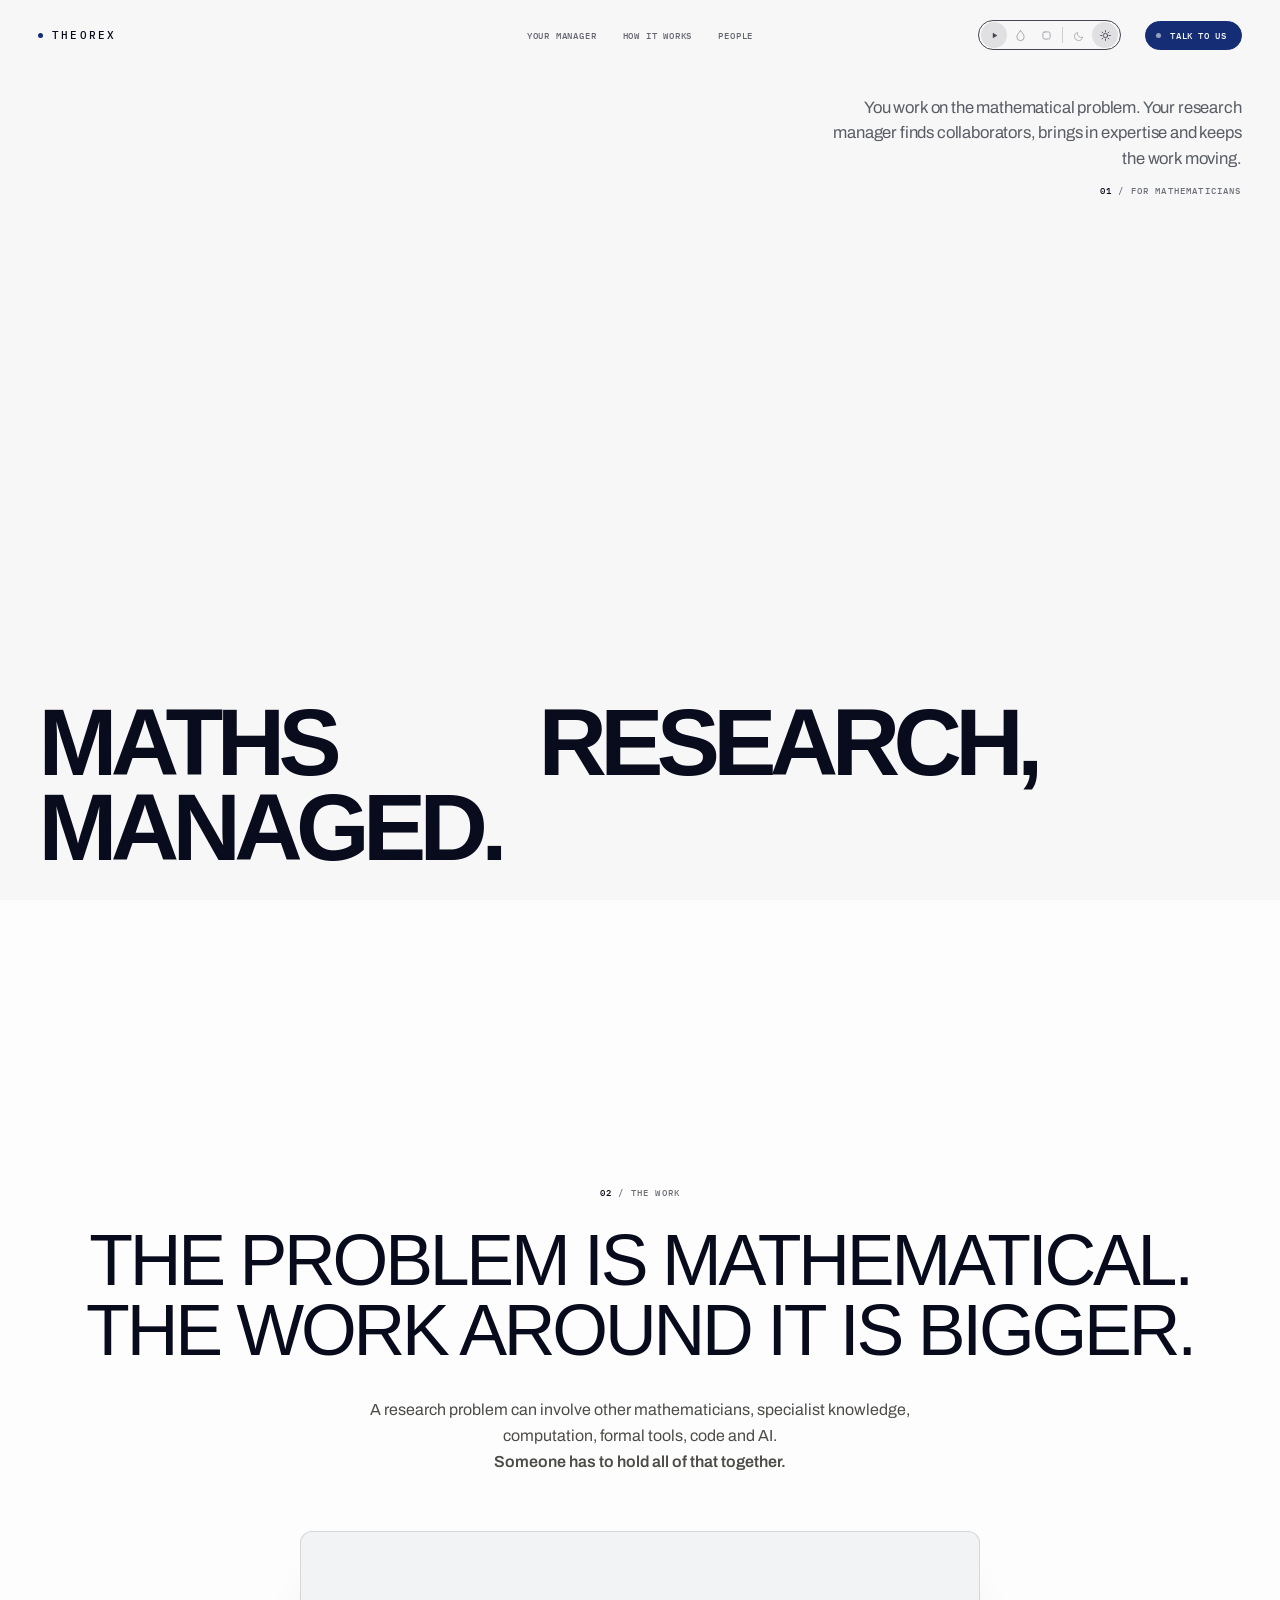
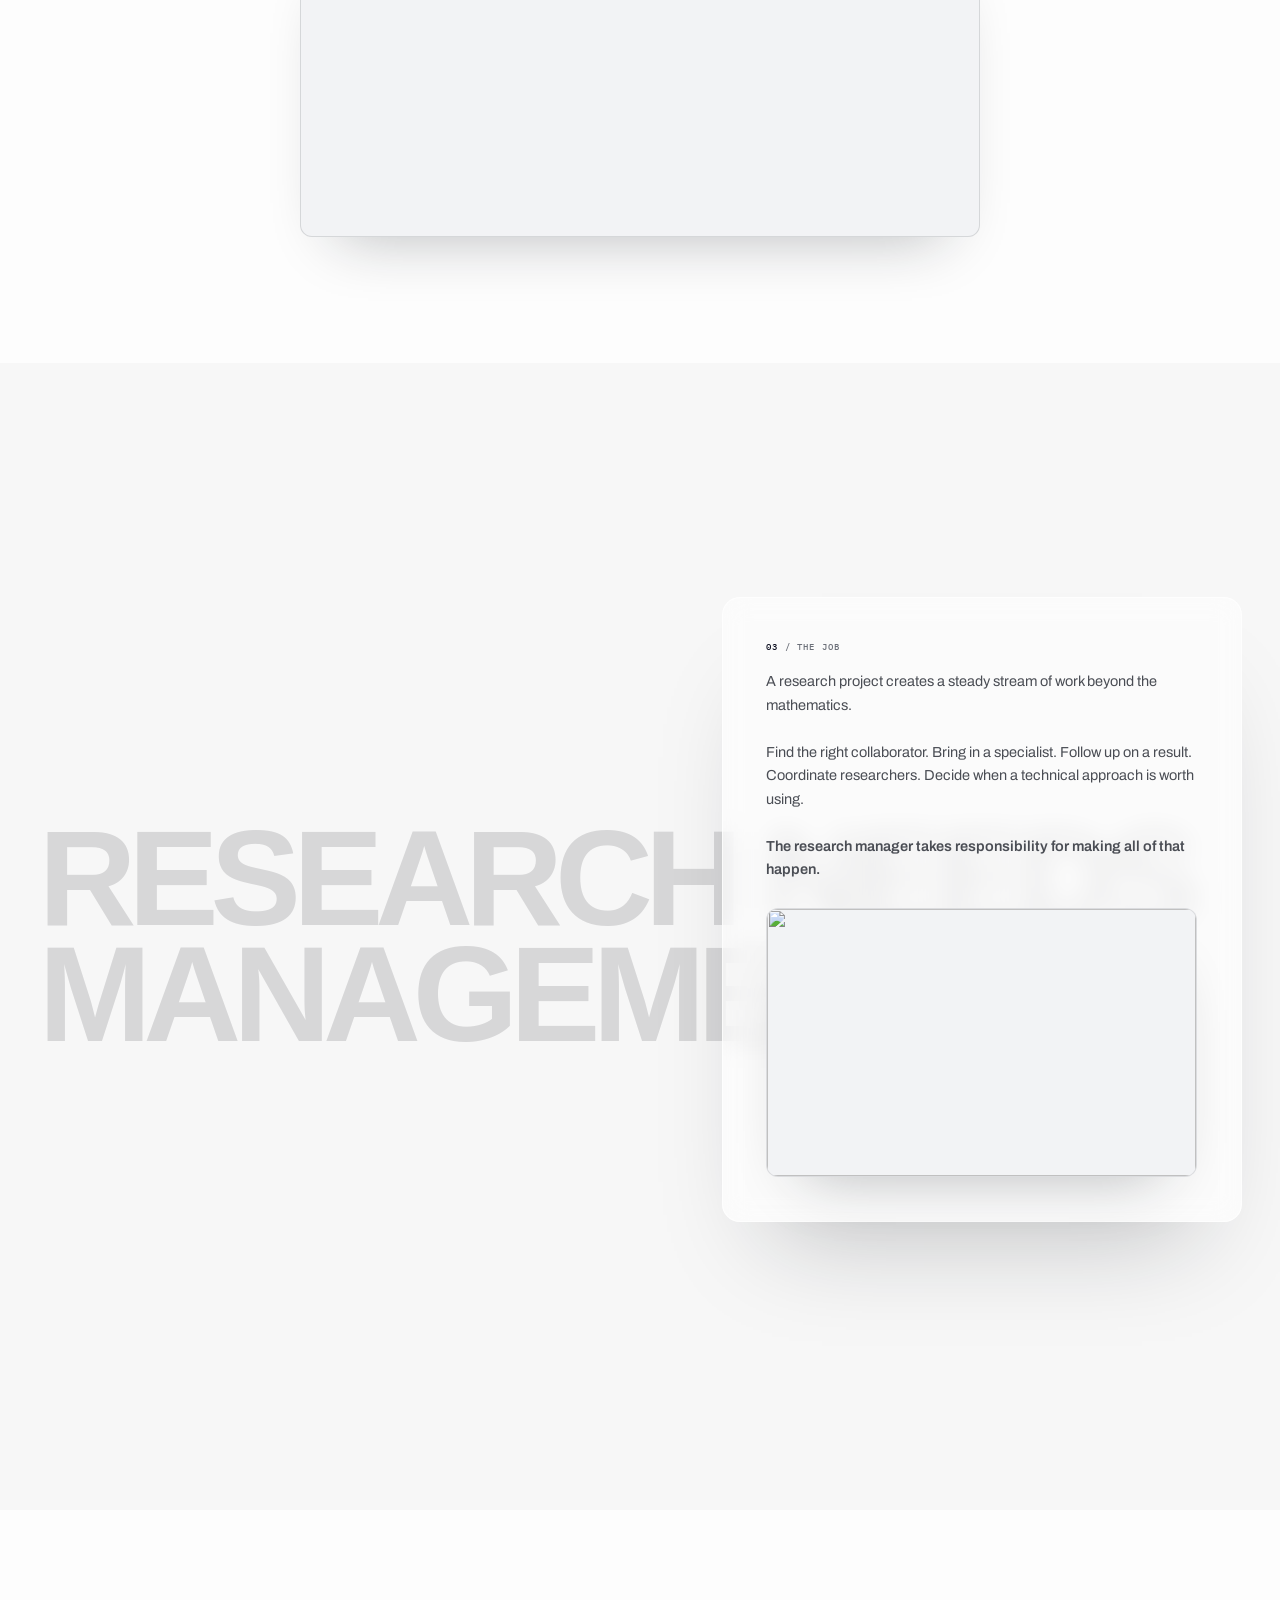
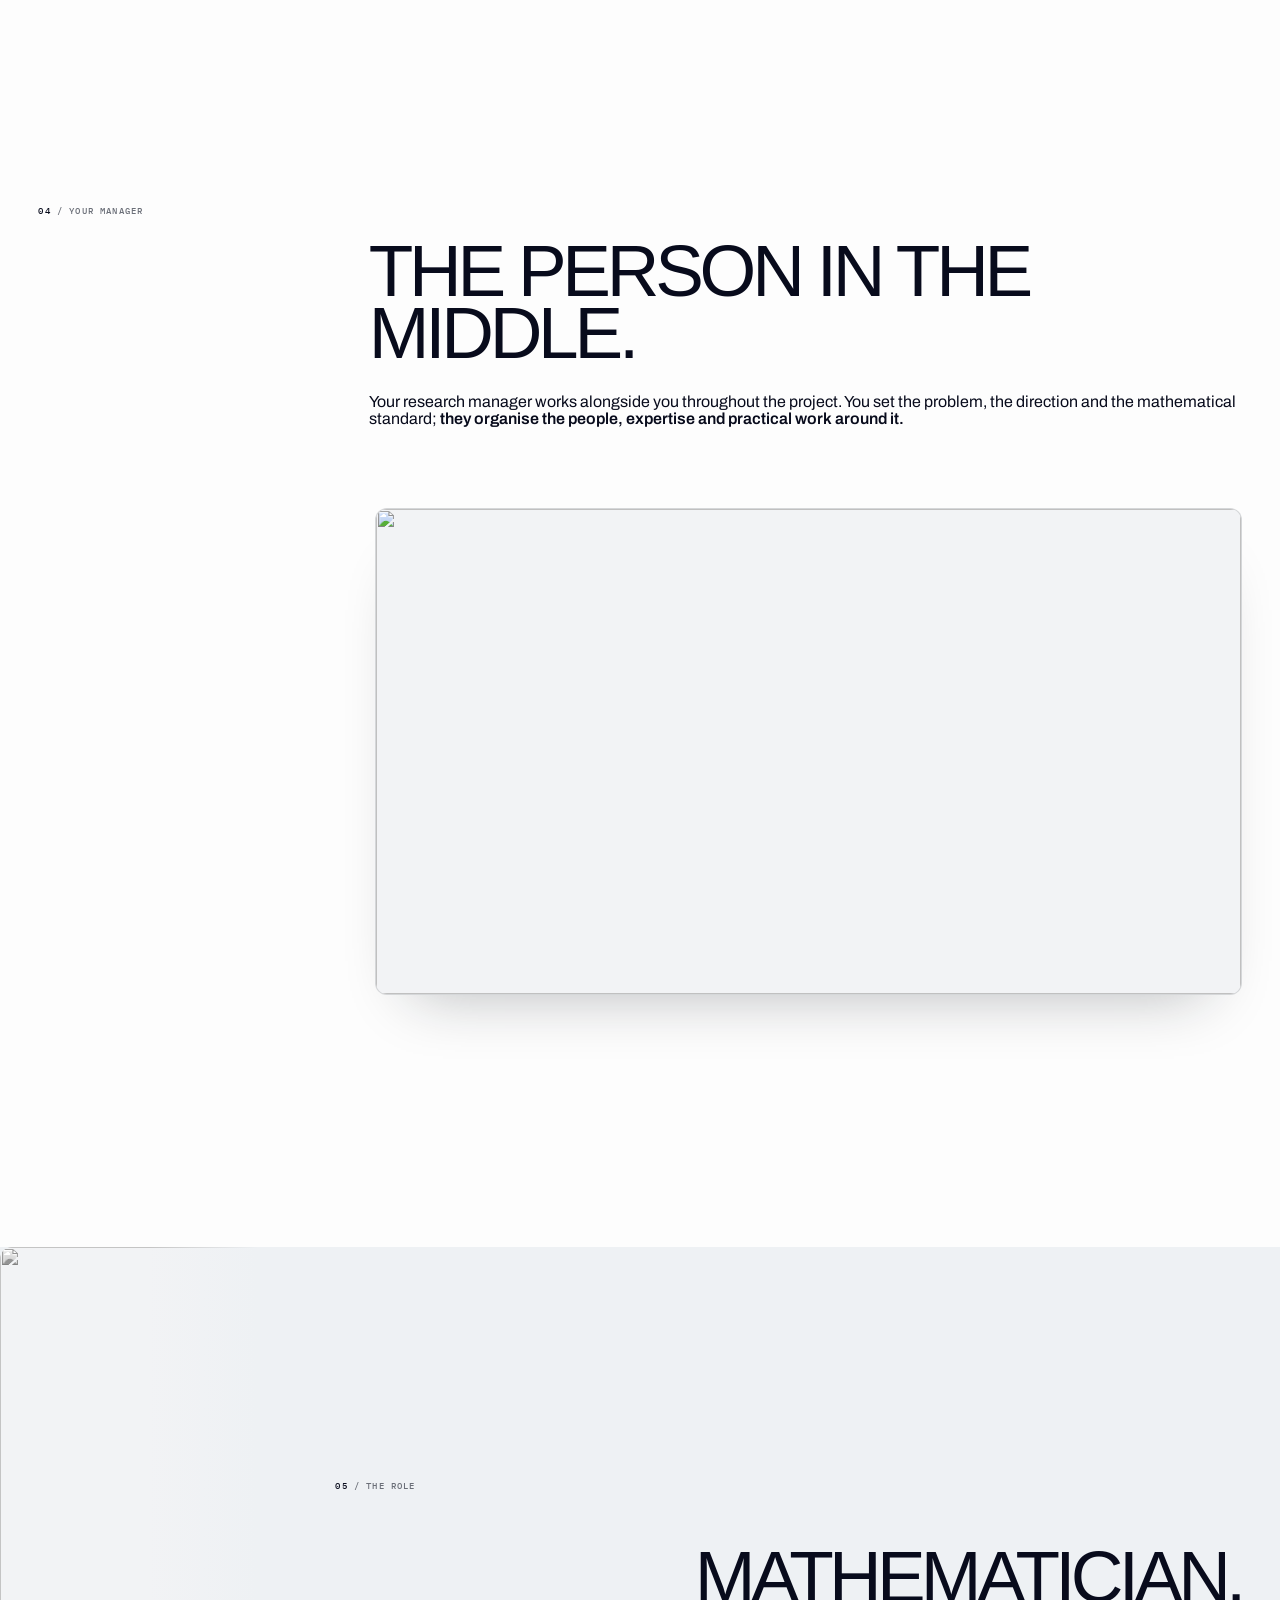
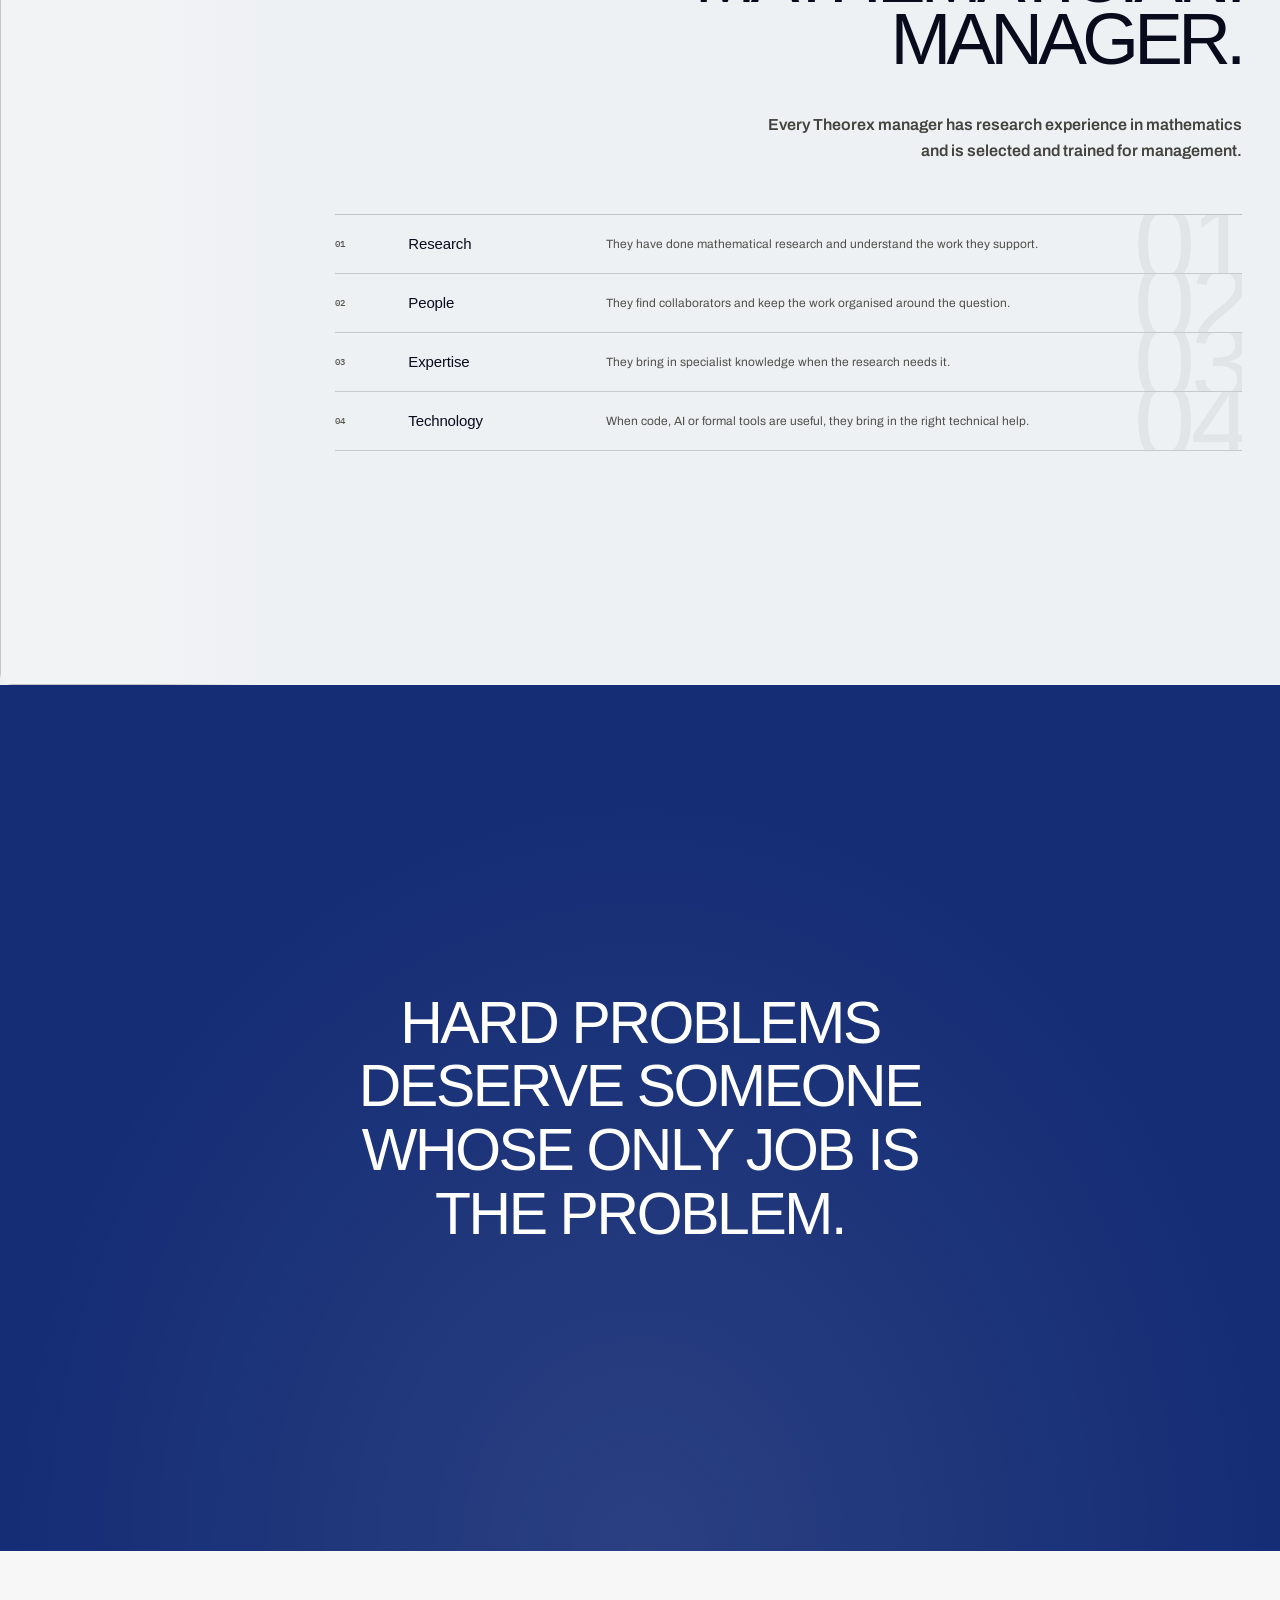
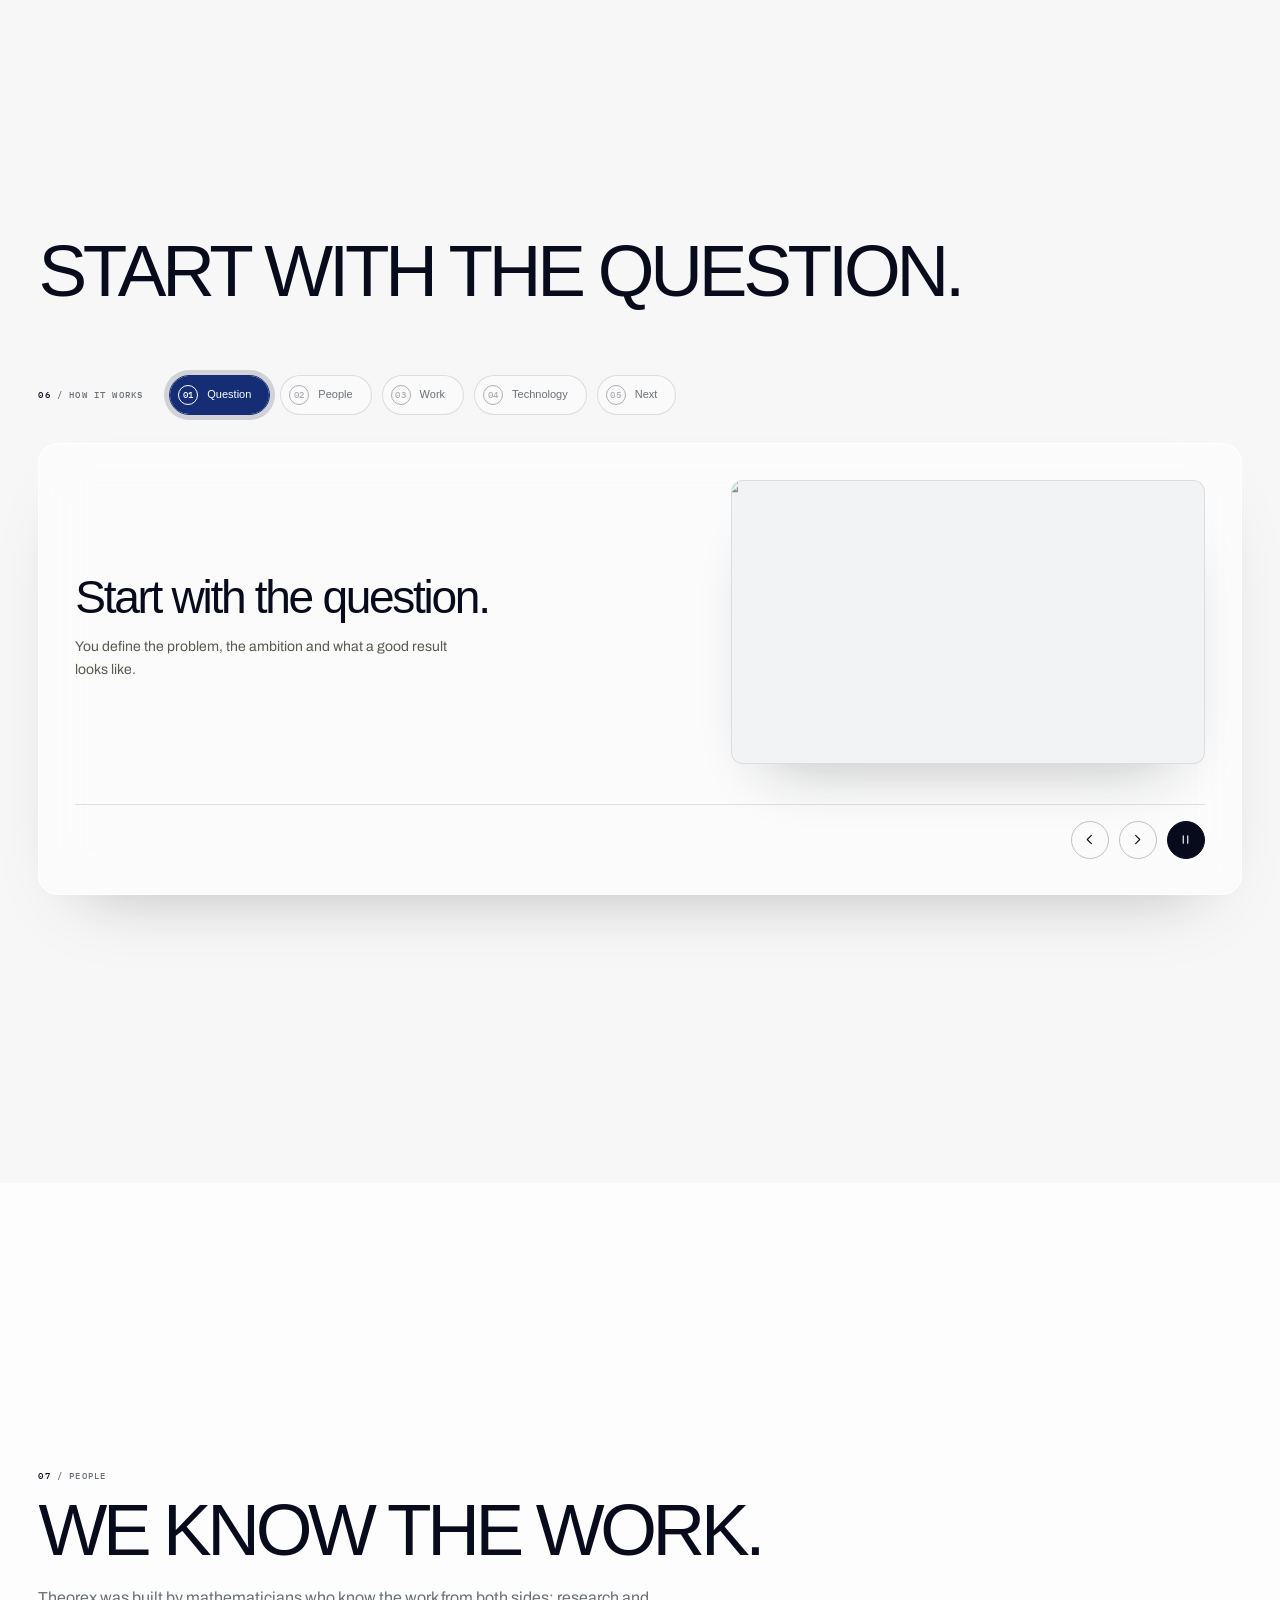
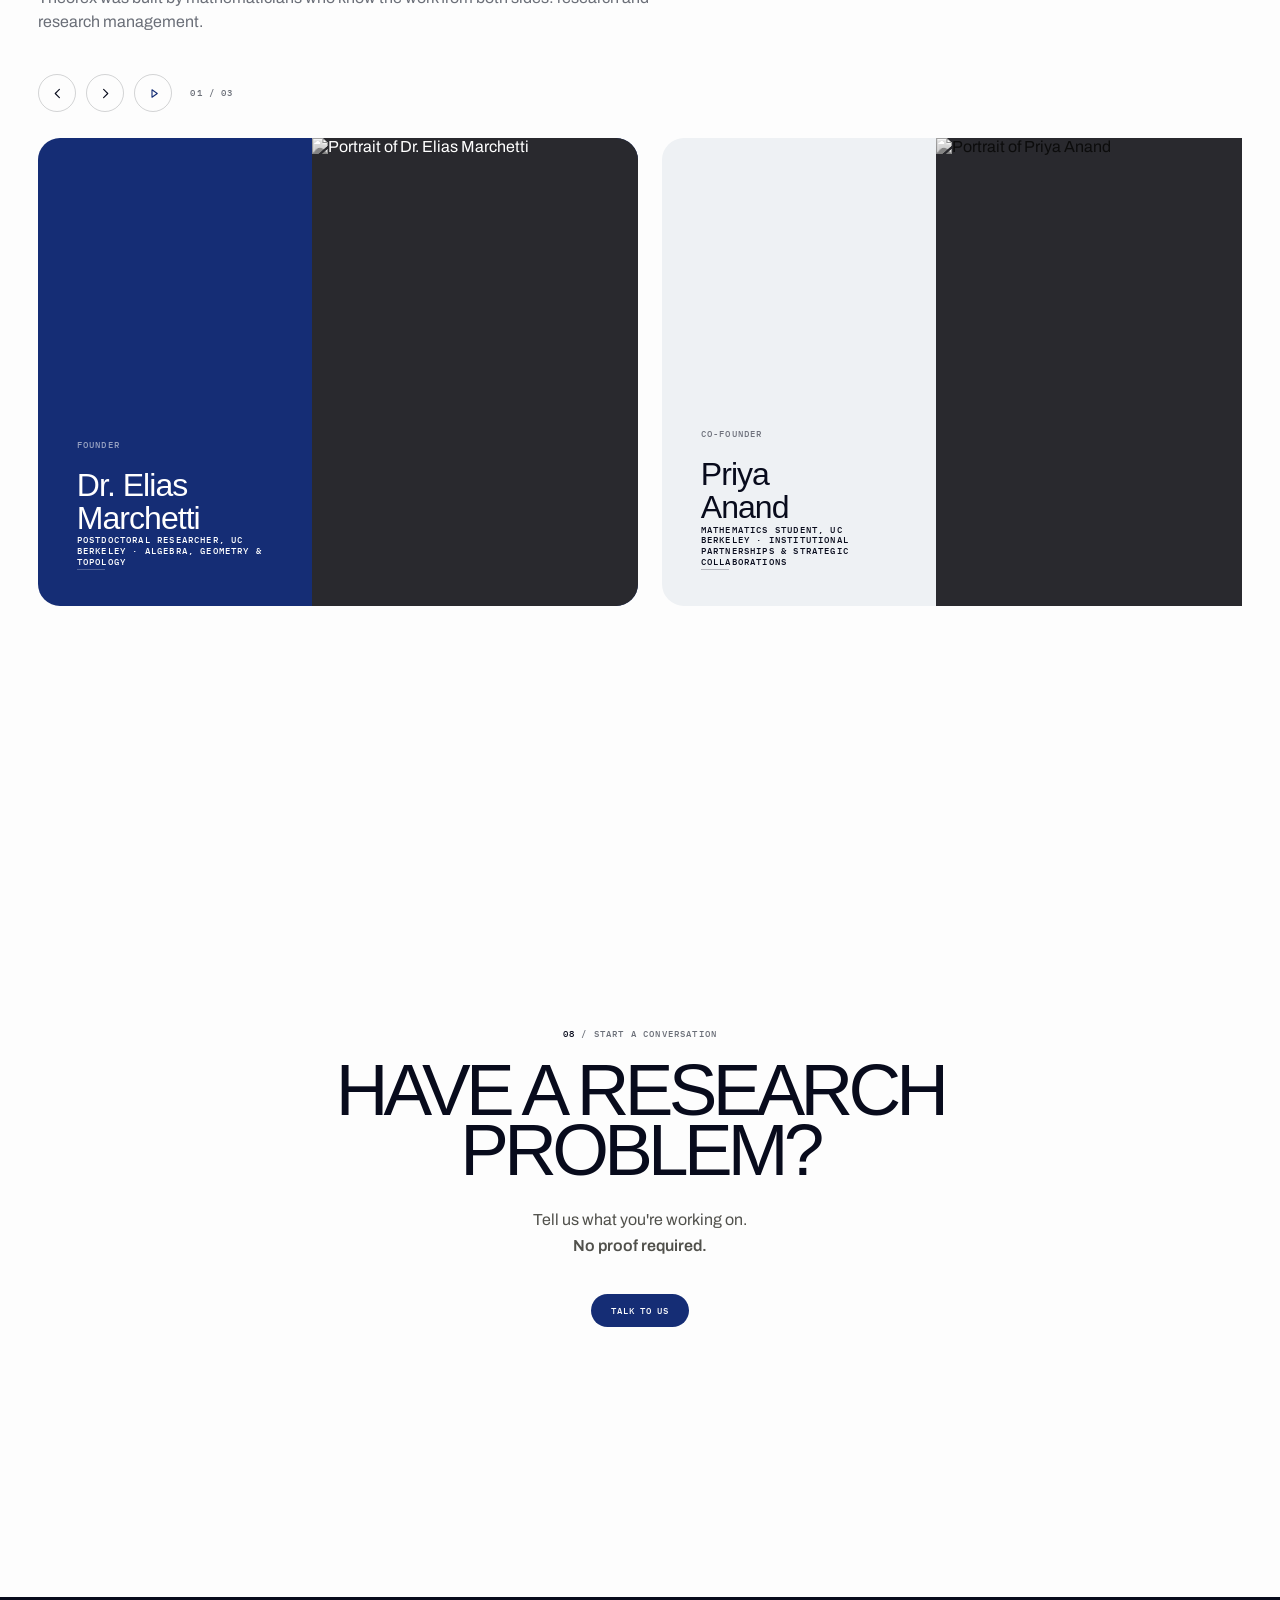
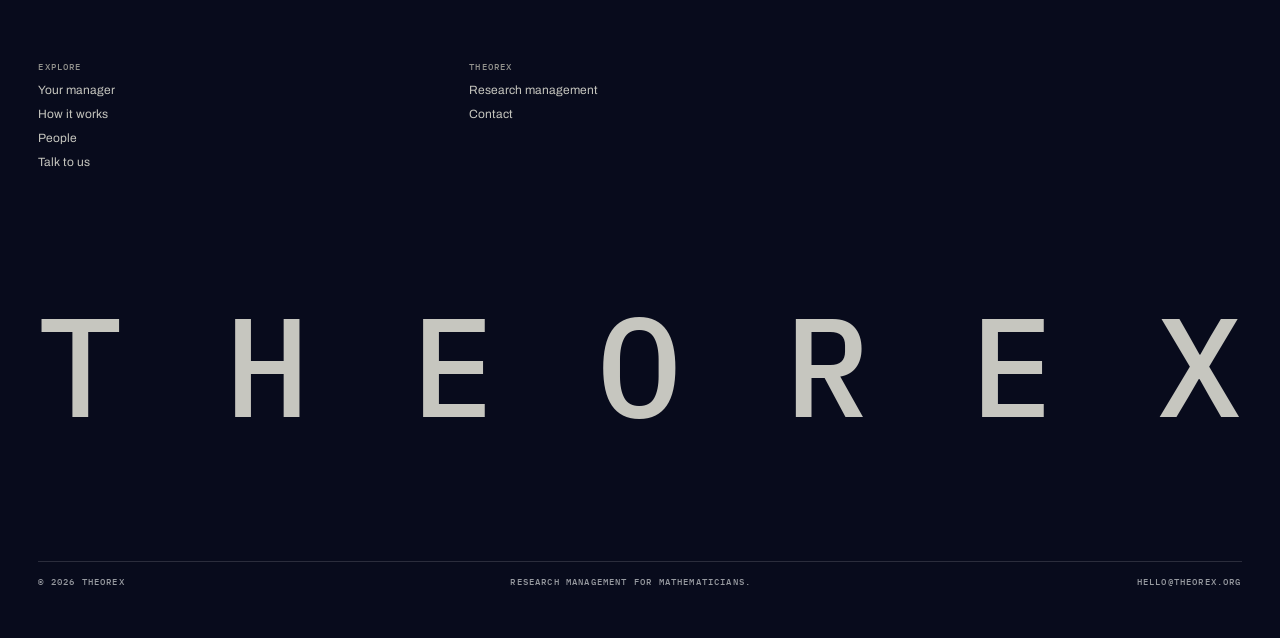
==== commit 6f87eaaa: "Add files via upload" ====
--- a/index.html
+++ b/index.html
@@ -1,18 +1,21 @@
 <!doctype html>
-<html lang="en" data-theme="dark">
+<html lang="en" data-theme="dark" data-hero="video">
  <head>
-  <script>(function(){try{var s=localStorage.getItem('theorex-theme');var l=!s&&window.matchMedia&&window.matchMedia('(prefers-color-scheme: light)').matches;document.documentElement.dataset.theme=(s||(l?'light':'dark'));}catch(e){}})();</script>
+  <script>(function(){try{var d=document.documentElement,s=localStorage.getItem('theorex-theme'),h=localStorage.getItem('theorex-hero'),l=!s&&window.matchMedia&&window.matchMedia('(prefers-color-scheme: light)').matches;d.dataset.theme=s||(l?'light':'dark');d.dataset.hero=h||'video';}catch(e){}})();</script>
   <meta charset="utf-8"/>
   <meta content="width=device-width,initial-scale=1" name="viewport"/>
   <title>
    Theorex · Research management for mathematicians
   </title>
   <meta content="Theorex provides dedicated research managers for mathematicians. They organise collaborators, specialist expertise and technical work around mathematical research." name="description"/>
+  <link href="https://api.fontshare.com" rel="preconnect"/>
+  <link href="https://fonts.googleapis.com" rel="preconnect"/>
+  <link crossorigin="" href="https://fonts.gstatic.com" rel="preconnect"/>
+  <link href="https://api.fontshare.com/v2/css?f[]=satoshi@500,600&display=swap" rel="stylesheet"/>
+  <link href="https://fonts.googleapis.com/css2?family=Archivo:wght@400;500;600&family=IBM+Plex+Mono:wght@400;500&display=swap" rel="stylesheet"/>
   <link href="data:image/svg+xml,%3Csvg xmlns='http://www.w3.org/2000/svg' viewBox='0 0 64 64'%3E%3Crect width='64' height='64' rx='14' fill='%2317171c'/%3E%3Ctext x='32' y='45' font-family='Arial,sans-serif' font-weight='700' font-size='34' fill='%23ffffff' text-anchor='middle'%3EM%3C/text%3E%3C/svg%3E" rel="icon"/>
   <style>
-   @import url("https://api.fontshare.com/v2/css?f[]=satoshi@500,600&display=swap");
-@import url("https://fonts.googleapis.com/css2?family=Archivo:wght@400;500;600&family=IBM+Plex+Mono:wght@400;500&display=swap");
-:root{--ink:#17171c;--paper:#f5f2e9;--paper2:#ebe8de;--white:#f8f7f2;--sage:#cbd0bb;--lime:#dcff43;--accent-blue:#152d75;--muted:#77766f;--line:rgba(23,23,28,.15);--darkline:rgba(248,247,242,.18);--display:"Satoshi",Arial,sans-serif;--body:"Archivo",Arial,sans-serif;--mono:"IBM Plex Mono",monospace;--ease:cubic-bezier(.16,1,.3,1);--gutter:clamp(22px,3vw,48px);--max:1500px}
+   :root{--ink:#17171c;--paper:#f5f2e9;--paper2:#ebe8de;--white:#f8f7f2;--sage:#cbd0bb;--lime:#dcff43;--accent-blue:#152d75;--muted:#77766f;--line:rgba(23,23,28,.15);--darkline:rgba(248,247,242,.18);--display:"Satoshi",Arial,sans-serif;--body:"Archivo",Arial,sans-serif;--mono:"IBM Plex Mono",monospace;--ease:cubic-bezier(.16,1,.3,1);--gutter:clamp(22px,3vw,48px);--max:1500px}
 *{box-sizing:border-box}
 /* shared left-to-right lime fill on hover - used by the nav CTA */.fill-hover{position:relative;overflow:hidden}.fill-hover:after{content:"";position:absolute;inset:0;background:var(--lime);transform:scaleX(0);transform-origin:left;z-index:0;transition:transform .4s var(--ease)}.fill-hover:hover:after{transform:scaleX(1)}
 html{scroll-behavior:smooth}body{margin:0;background:var(--paper);color:var(--ink);font-family:var(--body);overflow-x:hidden}body:after{content:"";position:fixed;inset:0;z-index:39;pointer-events:none;opacity:.035;mix-blend-mode:overlay;background-image:url("data:image/svg+xml,%3Csvg xmlns='http://www.w3.org/2000/svg' width='120' height='120'%3E%3Cfilter id='n'%3E%3CfeTurbulence type='fractalNoise' baseFrequency='0.9' numOctaves='2' stitchTiles='stitch'/%3E%3C/filter%3E%3Crect width='100%25' height='100%25' filter='url(%23n)'/%3E%3C/svg%3E")}a{color:inherit;text-decoration:none}button{font:inherit;color:inherit}h1,h2,h3,p{margin:0}h1,h2,h3{font-family:var(--display);font-weight:500;font-style:normal}h1 em,h2 em,h3 em{font-style:normal}p strong{font-weight:600}.container{width:min(calc(100% - var(--gutter)*2),var(--max));margin:auto}.mono{font:500 9px/1.2 var(--mono);letter-spacing:.13em;text-transform:uppercase}.eyebrow{color:var(--muted)}.eyebrow strong{color:var(--ink);font-weight:500}.dark .eyebrow strong,.bg-dark .eyebrow strong{color:var(--white)}.bg-dark .eyebrow{color:#92928b}::selection{background:var(--lime);color:var(--ink)}
@@ -35,7 +38,7 @@
 @keyframes thesisGlassDrift{to{transform:translate(calc(-50% + 30px),calc(-50% - 20px)) rotate(1.2deg)}}
 .shift,.human,.programme,.people,.start{position:relative;overflow:hidden}
 /* final frontend pass - restrained motion and clearer controls */
-.carousel-arrow svg,.carousel-play svg,.pill-newsletter-submit svg{width:15px;height:15px;display:block;fill:none;stroke:currentColor;stroke-width:1.5;stroke-linecap:round;stroke-linejoin:round}.carousel-play .icon-play{display:none}.carousel-play.is-paused .icon-pause{display:none}.carousel-play.is-paused .icon-play{display:block}
+.carousel-arrow svg,.carousel-play svg,.pill-contact-submit svg{width:15px;height:15px;display:block;fill:none;stroke:currentColor;stroke-width:1.5;stroke-linecap:round;stroke-linejoin:round}.carousel-play .icon-play{display:none}.carousel-play.is-paused .icon-pause{display:none}.carousel-play.is-paused .icon-play{display:block}
 .pill{transform:translateY(0);transition:border-color .35s var(--ease),color .3s var(--ease),box-shadow .35s var(--ease),transform .35s var(--ease)}.pill:hover{transform:translateY(-2px)}
 .slide.active .slide-copy h3{animation:copySettle .7s var(--ease) both}@keyframes copySettle{from{opacity:0;transform:translateY(8px)}to{opacity:1;transform:none}}
 .people-card{transition:transform .55s var(--ease),box-shadow .55s var(--ease)}.people-card:hover{transform:translateY(-4px);box-shadow:0 28px 60px -42px rgba(0,0,0,.55)}
@@ -122,12 +125,12 @@
 html[data-theme="light"] .people-card[data-tone="sage"]{background:var(--sage);color:var(--ink)}
 html[data-theme="light"] .people-card[data-tone="paper"]{background:#e4e8ec;color:var(--ink)}
 html[data-theme="light"] .start-sub{color:#51514c}
-html[data-theme="light"] .pill-newsletter{background:var(--accent-blue);color:var(--white)}
-html[data-theme="light"] .pill-newsletter-reveal{background:var(--accent-blue)}
-html[data-theme="light"] .pill-newsletter-input{border-bottom-color:rgba(255,255,255,.35);color:var(--white)}
-html[data-theme="light"] .pill-newsletter-input::placeholder{color:rgba(255,255,255,.5)}
-html[data-theme="light"] .pill-newsletter-input:focus{border-bottom-color:var(--white)}
-html[data-theme="light"] .pill-newsletter-submit{color:var(--white)}
+html[data-theme="light"] .pill-contact{background:var(--accent-blue);color:var(--white)}
+html[data-theme="light"] .pill-contact-reveal{background:var(--accent-blue)}
+html[data-theme="light"] .pill-contact-input{border-bottom-color:rgba(255,255,255,.35);color:var(--white)}
+html[data-theme="light"] .pill-contact-input::placeholder{color:rgba(255,255,255,.5)}
+html[data-theme="light"] .pill-contact-input:focus{border-bottom-color:var(--white)}
+html[data-theme="light"] .pill-contact-submit{color:var(--white)}
 html[data-theme="light"] footer{background:var(--ink);color:var(--white)}
 html[data-theme="light"] .footer-col .label{color:#92928d}
 html[data-theme="light"] .footer-bottom{color:#979aa0}
@@ -189,7 +192,7 @@
 .people-card:hover .people-detail{margin-top:14px;font-size:9px;letter-spacing:.08em;text-transform:uppercase;opacity:.55}
 .people-photo{position:relative;overflow:hidden;background:#29292e;isolation:isolate}
 .people-photo img{width:100%;height:100%;object-fit:cover;filter:url(#theorex-duotone);opacity:1;transform:scale(var(--photo-scale,1));transform-origin:center;transition:transform .55s var(--ease);backface-visibility:hidden;-webkit-backface-visibility:hidden;will-change:transform}.people-photo .people-color{position:absolute;inset:0;width:100%;height:100%;object-fit:cover;filter:none;pointer-events:none;opacity:0;transform:scale(var(--photo-scale,1));transform-origin:center;mask-image:radial-gradient(ellipse 108px 132px at var(--spot-x,50%) var(--spot-y,50%),#000 0%,#000 48%,rgba(0,0,0,.92) 62%,transparent 100%);-webkit-mask-image:radial-gradient(ellipse 108px 132px at var(--spot-x,50%) var(--spot-y,50%),#000 0%,#000 48%,rgba(0,0,0,.92) 62%,transparent 100%);mask-repeat:no-repeat;-webkit-mask-repeat:no-repeat;transition:opacity .18s ease,transform .55s var(--ease)}.people-photo:hover{--photo-scale:1.045}.people-photo.is-loupe .people-color{opacity:1}
-/* start */.start{min-height:70vh;padding:15vh 0 30vh;display:flex;align-items:center;justify-content:center;text-align:center}.start-center{display:flex;flex-direction:column;align-items:center;max-width:760px;margin:0 auto}.start h2{margin-top:20px;font-size:clamp(35px,5.7vw,89px);line-height:.83;letter-spacing:-.065em}.start-sub{max-width:520px;margin:26px auto 0;color:#62615b;font-size:16px;line-height:1.65}.start-actions{margin-top:34px;display:flex;align-items:center;gap:14px}.pill-newsletter{position:relative;display:inline-flex;align-items:center;background:var(--lime);border-radius:999px;padding:12px 20px;font:500 9px/1 var(--mono);letter-spacing:.08em;text-transform:uppercase;color:var(--ink);margin:0}.pill-newsletter-reveal{position:absolute;top:0;bottom:0;left:calc(100% - 20px);display:flex;align-items:center;gap:10px;white-space:nowrap;max-width:0;overflow:hidden;background:var(--lime);border-radius:0 999px 999px 0;transition:max-width .45s var(--ease),padding .45s var(--ease);padding:0}.pill-newsletter:hover .pill-newsletter-reveal,.pill-newsletter:focus-within .pill-newsletter-reveal{max-width:300px;padding:0 16px 0 26px}.pill-newsletter-input{width:190px;border:0;border-bottom:1px solid rgba(23,23,28,.35);background:transparent;padding:0 0 2px;font:500 10px/1 var(--mono);letter-spacing:.03em;text-transform:none;color:var(--ink);outline:0;transition:border-color .3s var(--ease)}.pill-newsletter-input::placeholder{color:rgba(23,23,28,.45)}.pill-newsletter-input:focus{border-bottom-color:var(--ink)}.pill-newsletter-submit{flex:0 0 auto;border:0;background:none;color:var(--ink);font-size:13px;line-height:1;cursor:pointer;opacity:.7;transition:opacity .2s var(--ease),transform .2s var(--ease)}.pill-newsletter-submit:hover{opacity:1;transform:translateX(2px)}
+/* start */.start{min-height:70vh;padding:15vh 0 30vh;display:flex;align-items:center;justify-content:center;text-align:center}.start-center{display:flex;flex-direction:column;align-items:center;max-width:760px;margin:0 auto}.start h2{margin-top:20px;font-size:clamp(35px,5.7vw,89px);line-height:.83;letter-spacing:-.065em}.start-sub{max-width:520px;margin:26px auto 0;color:#62615b;font-size:16px;line-height:1.65}.start-actions{margin-top:34px;display:flex;align-items:center;gap:14px}.pill-contact{position:relative;display:inline-flex;align-items:center;background:var(--lime);border-radius:999px;padding:12px 20px;font:500 9px/1 var(--mono);letter-spacing:.08em;text-transform:uppercase;color:var(--ink);margin:0}.pill-contact-reveal{position:absolute;top:0;bottom:0;left:calc(100% - 20px);display:flex;align-items:center;gap:10px;white-space:nowrap;max-width:0;overflow:hidden;background:var(--lime);border-radius:0 999px 999px 0;transition:max-width .45s var(--ease),padding .45s var(--ease);padding:0}.pill-contact:hover .pill-contact-reveal,.pill-contact:focus-within .pill-contact-reveal{max-width:300px;padding:0 16px 0 26px}.pill-contact-input{width:190px;border:0;border-bottom:1px solid rgba(23,23,28,.35);background:transparent;padding:0 0 2px;font:500 10px/1 var(--mono);letter-spacing:.03em;text-transform:none;color:var(--ink);outline:0;transition:border-color .3s var(--ease)}.pill-contact-input::placeholder{color:rgba(23,23,28,.45)}.pill-contact-input:focus{border-bottom-color:var(--ink)}.pill-contact-submit{flex:0 0 auto;border:0;background:none;color:var(--ink);font-size:13px;line-height:1;cursor:pointer;opacity:.7;transition:opacity .2s var(--ease),transform .2s var(--ease)}.pill-contact-submit:hover{opacity:1;transform:translateX(2px)}
 /* footer */footer{background:var(--ink);color:var(--white);padding:65px var(--gutter) 50px}.footer-grid{display:grid;grid-template-columns:1fr 1fr 1fr;gap:7vw}.footer-col{display:flex;flex-direction:column;gap:10px}.footer-col .label{color:#77776f}.footer-col a{font-size:12px;color:#c6c6bf;transition:color .2s}.footer-col a:hover{color:var(--white)}.footer-mark{display:flex;justify-content:space-between;align-items:center;width:100%;padding:min(14vh,150px) 0 min(14vh,150px)}.footer-mark span{font:500 clamp(48px,11vw,160px)/1 var(--mono);color:#c6c6bf}.footer-bottom{border-top:1px solid var(--darkline);padding-top:15px;display:flex;justify-content:space-between;color:#77776f}
 @media(max-width:900px){.nav{display:none}.controls-shell{margin-right:14px}.header-cta{display:none}.hero-top{top:48px;left:var(--gutter);align-items:flex-start;text-align:left;gap:10px}.hero-sub{text-align:left;max-width:100%}.hero h1{font-size:clamp(44px,9vw,84px);line-height:1.02;letter-spacing:-.04em;font-weight:700}.section-head{grid-template-columns:1fr}.shift{padding:24vh 0 20vh}.shift-media{margin-top:44px}.thesis{min-height:auto;padding:12vh var(--gutter) 16vh}.thesis-ghost{display:none}.thesis-panel{margin:0;width:100%}.human-media,.role-spine{position:relative;top:auto;bottom:auto;width:100%;height:52vh}.role-spine img{object-position:center 68%}.role-spine:after{background:linear-gradient(180deg,transparent 55%,var(--sage) 96%)}.role-body{margin-left:0;padding:16vh var(--gutter) 20vh}.role-heading-wrap,.role-heading-wrap h2,.role-copy>p{justify-content:flex-start;text-align:left;margin-left:0}.role-item{grid-template-columns:auto 1fr;column-gap:16px;row-gap:6px}.role-item .n{grid-column:1;grid-row:1}.role-item strong{grid-column:2;grid-row:1}.role-item .d{grid-column:1/-1;grid-row:2}.role-item .ghost{display:none}.slide{grid-template-columns:1fr;gap:26px}.slide-visual{aspect-ratio:16/9}.people-card{grid-template-columns:1fr;flex-basis:88%}.people-photo{aspect-ratio:4/5}.people-panel{padding:26px 22px}.footer-grid{grid-template-columns:1fr 1fr}.glass-field{display:block}.glass{width:clamp(150px,27vw,250px)}.thesis-glass{width:145vw;opacity:.58}.hero h1 .hero-media-inline{display:none}.hero h1 span.hero-line{display:block;height:auto}}
 @media(max-width:560px){.hero{min-height:820px}.section-head h2,.role-copy h2,.start h2,.shift h2,.people-head h2{font-size:clamp(35px,5.7vw,89px)}.carousel-pills{gap:8px}.pill{padding:7px 14px 7px 7px}.carousel-controls{flex-wrap:wrap}.footer-grid{grid-template-columns:1fr}.footer-bottom{display:block}.footer-bottom span{display:block;margin-bottom:8px}.glass{width:clamp(115px,29vw,190px)}}
@@ -250,10 +253,10 @@
    <section class="hero bg-dark" data-section="FOR MATHEMATICIANS">
     <div aria-hidden="true" class="glass-field hero-glass-field">
      <div class="glass hero-text-glass" style="width:clamp(420px,36.4vw,672px);--x:calc(42% + 90px);--y:calc(69vh + 5px);--dx:18px;--dy:-14px;--r:3deg;--dr:-2deg;--speed:46s">
-      <img alt="" src="theorexpics/glass/(5).webp"/>
+      <img alt="" src="theorexpics/glass/(5).webp" loading="eager" decoding="async"/>
      </div>
      <div class="glass hero-small-glass" style="width:clamp(63px,7.5vw,114px);--x:9%;--y:33.5vh;--dx:18px;--dy:-14px;--r:-4deg;--dr:-2deg;--speed:46s">
-      <img alt="" src="theorexpics/glass/(3).webp"/>
+      <img alt="" src="theorexpics/glass/(3).webp" loading="eager" decoding="async"/>
      </div>
     </div>
     <div class="hero-top reveal">
@@ -280,7 +283,7 @@
       <span class="hero-line">
        <span class="hero-word">MATH<span style="letter-spacing:0;display:inline">S</span></span>
        <span class="hero-media-inline" aria-hidden="true">
-        <video autoplay muted playsinline preload="auto" src="theorexpics/theorexvid.mp4"></video>
+        <video muted playsinline preload="none" data-src="theorexpics/theorexvid.mp4"></video>
        </span>
        <span class="hero-word">RESEARCH,</span>
       </span>
@@ -295,7 +298,7 @@
    <section class="shift bg-dark" data-section="THE WORK" id="model">
     <div aria-hidden="true" class="glass-field">
      <div class="glass" style="--x:calc(50% - 330px);--y:calc(31% - 50px);--dx:18px;--dy:-14px;--r:4deg;--dr:-2deg;--speed:46s">
-      <img alt="" src="theorexpics/glass/(11).webp"/>
+      <img alt="" src="theorexpics/glass/(11).webp" loading="lazy" decoding="async"/>
      </div>
     </div>
     <div class="container shift-inner">
@@ -316,13 +319,13 @@
       </strong>
      </p>
      <div class="shift-media media-frame dark transparent reveal">
-      <video autoplay="" loop="" muted="" playsinline="" poster="theorexpics/theorex-research-model-expansion-poster.webp" src="theorexpics/theorex-research-model-expansion.mp4">
+      <video loop="" muted="" playsinline="" preload="none" poster="theorexpics/theorex-research-model-expansion-poster.webp" data-src="theorexpics/theorex-research-model-expansion.mp4">
       </video>
      </div>
     </div>
    </section>
    <section class="thesis bg-dark" data-section="THE JOB">
-    <img alt="" aria-hidden="true" class="thesis-glass" src="theorexpics/glass/(7).webp"/>
+    <img alt="" aria-hidden="true" class="thesis-glass" src="theorexpics/glass/(7).webp" loading="lazy" decoding="async"/>
     <div aria-hidden="true" class="thesis-ghost reveal">
      RESEARCH NEEDS MANAGEMENT
     </div>
@@ -345,14 +348,14 @@
       </strong>
      </p>
      <div class="media-frame dark">
-      <img alt="" src="theorexpics/theorex-human-research-system.webp"/>
+      <img alt="" src="theorexpics/theorex-human-research-system.webp" loading="lazy" decoding="async"/>
      </div>
     </div>
    </section>
    <section class="human" data-section="YOUR MANAGER" id="manager-overview">
     <div aria-hidden="true" class="glass-field">
      <div class="glass" style="width:clamp(216px,19.2vw,324px);--x:calc(10% - 15px);--y:calc(15% + 55px);--dx:18px;--dy:-14px;--r:-5deg;--dr:-2deg;--speed:46s">
-      <img alt="" src="theorexpics/glass/(9).webp"/>
+      <img alt="" src="theorexpics/glass/(9).webp" loading="lazy" decoding="async"/>
      </div>
     </div>
     <div class="container">
@@ -373,19 +376,19 @@
       </div>
      </div>
      <div class="human-media media-frame reveal">
-      <img alt="" src="theorexpics/theorex-research-collaboration.webp"/>
+      <img alt="" src="theorexpics/theorex-research-collaboration.webp" loading="lazy" decoding="async"/>
      </div>
     </div>
    </section>
    <section class="role" data-section="THE ROLE" id="manager">
     <div aria-hidden="true" class="glass-field">
      <div class="glass glass-flip" style="width:clamp(273px,26vw,468px);--x:calc(21% + 360px);--y:calc(28% - 55px + 13vh);--dx:18px;--dy:-14px;--r:0deg;--dr:-2deg;--speed:46s">
-      <img alt="" src="theorexpics/glass/(6).webp"/>
+      <img alt="" src="theorexpics/glass/(6).webp" loading="lazy" decoding="async"/>
      </div>
     </div>
     <div class="role-spine reveal-left">
      <div class="media-frame">
-      <img alt="" src="theorexpics/theorex-role-manager-spine.webp"/>
+      <img alt="" src="theorexpics/theorex-role-manager-spine.webp" loading="lazy" decoding="async"/>
      </div>
     </div>
     <div class="role-body">
@@ -468,7 +471,7 @@
     </div>
    </section>
    <section class="signal">
-    <img alt="" aria-hidden="true" class="signal-glass" src="theorexpics/glass/(7).webp"/>
+    <img alt="" aria-hidden="true" class="signal-glass" src="theorexpics/glass/(7).webp" loading="lazy" decoding="async"/>
     <div class="container signal-inner reveal">
      <h3>
       HARD PROBLEMS DESERVE SOMEONE WHOSE ONLY JOB IS THE PROBLEM.
@@ -478,7 +481,7 @@
    <section class="programme" data-section="HOW IT WORKS" id="programme">
     <div aria-hidden="true" class="glass-field">
      <div class="glass" style="width:clamp(293px,25.9vw,431px);--x:calc(29% - 40px);--y:calc(19% - 20px + 16vh - 40px);--dx:18px;--dy:-14px;--r:0deg;--dr:-2deg;--speed:46s">
-      <img alt="" src="theorexpics/glass/(10).webp"/>
+      <img alt="" src="theorexpics/glass/(10).webp" loading="lazy" decoding="async"/>
      </div>
     </div>
     <div class="container">
@@ -550,7 +553,7 @@
           </p>
          </div>
          <div class="slide-visual media-frame">
-          <img alt="" src="theorexpics/theorex-programme-question.webp"/>
+          <img alt="" src="theorexpics/theorex-programme-question.webp" loading="lazy" decoding="async"/>
          </div>
         </article>
         <article class="slide" data-index="1">
@@ -563,7 +566,7 @@
           </p>
          </div>
          <div class="slide-visual media-frame">
-          <img alt="" src="theorexpics/theorex-programme-people.webp"/>
+          <img alt="" src="theorexpics/theorex-programme-people.webp" loading="lazy" decoding="async"/>
          </div>
         </article>
         <article class="slide" data-index="2">
@@ -576,7 +579,7 @@
           </p>
          </div>
          <div class="slide-visual media-frame">
-          <img alt="" src="theorexpics/theorex-programme-work.webp"/>
+          <img alt="" src="theorexpics/theorex-programme-work.webp" loading="lazy" decoding="async"/>
          </div>
         </article>
         <article class="slide" data-index="3">
@@ -589,7 +592,7 @@
           </p>
          </div>
          <div class="slide-visual media-frame">
-          <img alt="" src="theorexpics/theorex-programme-tools.webp"/>
+          <img alt="" src="theorexpics/theorex-programme-tools.webp" loading="lazy" decoding="async"/>
          </div>
         </article>
         <article class="slide" data-index="4">
@@ -602,7 +605,7 @@
           </p>
          </div>
          <div class="slide-visual media-frame">
-          <img alt="" src="theorexpics/theorex-programme-next.webp"/>
+          <img alt="" src="theorexpics/theorex-programme-next.webp" loading="lazy" decoding="async"/>
          </div>
         </article>
        </div>
@@ -639,7 +642,7 @@
    <section class="people bg-dark" data-section="PEOPLE" id="people">
     <div aria-hidden="true" class="glass-field">
      <div class="glass" style="width:clamp(216px,19.2vw,324px);--x:calc(18% + 25px);--y:calc(18% - 75px + 16vh);--dx:18px;--dy:-14px;--r:-4deg;--dr:-2deg;--speed:46s">
-      <img alt="" src="theorexpics/glass/(13).webp"/>
+      <img alt="" src="theorexpics/glass/(13).webp" loading="lazy" decoding="async"/>
      </div>
     </div>
     <div class="container">
@@ -701,8 +704,8 @@
           </p>
          </div>
          <div class="people-photo">
-          <img alt="Portrait of Dr. Elias Marchetti" src="theorexpics/elias-marchetti-portrait.webp"/>
-          <img alt="" aria-hidden="true" class="people-color" src="theorexpics/elias-marchetti-portrait.webp"/>
+          <img alt="Portrait of Dr. Elias Marchetti" src="theorexpics/elias-marchetti-portrait.webp" loading="lazy" decoding="async"/>
+          <img alt="" aria-hidden="true" class="people-color" src="theorexpics/elias-marchetti-portrait.webp" loading="lazy" decoding="async"/>
          </div>
         </article>
         <article class="people-card" data-tone="sage">
@@ -720,8 +723,8 @@
           </p>
          </div>
          <div class="people-photo">
-          <img alt="Portrait of Priya Anand" src="theorexpics/priya-anand-portrait.webp"/>
-          <img alt="" aria-hidden="true" class="people-color" src="theorexpics/priya-anand-portrait.webp"/>
+          <img alt="Portrait of Priya Anand" src="theorexpics/priya-anand-portrait.webp" loading="lazy" decoding="async"/>
+          <img alt="" aria-hidden="true" class="people-color" src="theorexpics/priya-anand-portrait.webp" loading="lazy" decoding="async"/>
          </div>
         </article>
         <article class="people-card" data-tone="paper">
@@ -739,8 +742,8 @@
           </p>
          </div>
          <div class="people-photo">
-          <img alt="Portrait of Daniel Osei" src="theorexpics/daniel-osei-portrait.webp"/>
-          <img alt="" aria-hidden="true" class="people-color" src="theorexpics/daniel-osei-portrait.webp"/>
+          <img alt="Portrait of Daniel Osei" src="theorexpics/daniel-osei-portrait.webp" loading="lazy" decoding="async"/>
+          <img alt="" aria-hidden="true" class="people-color" src="theorexpics/daniel-osei-portrait.webp" loading="lazy" decoding="async"/>
          </div>
         </article>
        </div>
@@ -751,7 +754,7 @@
    <section class="start" data-section="START A CONVERSATION" id="start">
     <div aria-hidden="true" class="glass-field">
      <div class="glass" style="--x:calc(8% + 145px);--y:calc(50% - 100px);--dx:18px;--dy:-14px;--r:6deg;--dr:-2deg;--speed:46s">
-      <img alt="" src="theorexpics/glass/(15).webp"/>
+      <img alt="" src="theorexpics/glass/(15).webp" loading="lazy" decoding="async"/>
      </div>
     </div>
     <div class="container start-center reveal">
@@ -772,13 +775,13 @@
       </strong>
      </p>
      <div class="start-actions">
-      <form class="pill-newsletter" id="contactForm" novalidate="">
+      <form class="pill-contact" id="contactForm">
        <span>
         Talk to us
        </span>
-       <span class="pill-newsletter-reveal">
-        <input aria-label="Email address" class="pill-newsletter-input" name="email" placeholder="you@example.com" required="" type="email"/>
-        <button aria-label="Send" class="pill-newsletter-submit" type="submit">
+       <span class="pill-contact-reveal">
+        <input aria-label="Email address" class="pill-contact-input" name="email" placeholder="you@example.com" required="" type="email"/>
+        <button aria-label="Send" class="pill-contact-submit" type="submit">
          <svg aria-hidden="true" viewbox="0 0 20 20">
           <path d="M4 10h11M10.5 5.5 15 10l-4.5 4.5">
           </path>
@@ -859,6 +862,8 @@
   <script>
    (()=>{
 const reduce=matchMedia('(prefers-reduced-motion: reduce)').matches;
+const storageGet=key=>{try{return localStorage.getItem(key)}catch(e){return null}};
+const storageSet=(key,value)=>{try{localStorage.setItem(key,value)}catch(e){}};
 
 const io=new IntersectionObserver(es=>es.forEach(e=>{if(e.isIntersecting){e.target.classList.add('in');io.unobserve(e.target)}}),{threshold:.08});
 document.querySelectorAll('.reveal,.reveal-left,.reveal-right').forEach(el=>io.observe(el));
@@ -911,25 +916,23 @@
   }
   observeHeaderTheme();
 };
-const savedTheme=localStorage.getItem('theorex-theme');
+const savedTheme=storageGet('theorex-theme');
 const systemPrefersLight=window.matchMedia&&window.matchMedia('(prefers-color-scheme: light)').matches;
 applyTheme(savedTheme||(systemPrefersLight?'light':'dark'));
 if(!savedTheme&&window.matchMedia){
   window.matchMedia('(prefers-color-scheme: light)').addEventListener('change',e=>{
-    if(!localStorage.getItem('theorex-theme'))applyTheme(e.matches?'light':'dark');
+    if(!storageGet('theorex-theme'))applyTheme(e.matches?'light':'dark');
   });
 }
 if(themeToggle){
   themeToggle.addEventListener('click',()=>{
     const next=document.documentElement.dataset.theme==='light'?'dark':'light';
-    localStorage.setItem('theorex-theme',next);
+    storageSet('theorex-theme',next);
     applyTheme(next);
   });
 }
 
-/* hero style preference - three states driving both the hero variant and the site-wide drifting
-   glass shapes: video (v1, no ambient glass), glass (v2, default, ambient glass + drifting hero
-   glass), plain (v3, no glass, no video) */
+/* hero style preference - three states: video, glass, and plain. Video is the default. */
 const HERO_STYLES=['video','glass','plain'];
 const heroStyleToggle=document.getElementById('heroStyleToggle');
 const heroStyleOptions=heroStyleToggle?[...heroStyleToggle.querySelectorAll('.control-option')]:[];
@@ -942,41 +945,63 @@
   }
   return next;
 };
-const savedHeroStyle=localStorage.getItem('theorex-hero');
+const savedHeroStyle=storageGet('theorex-hero');
 applyHeroStyle(savedHeroStyle||'video');
 heroStyleOptions.forEach(btn=>{
   btn.addEventListener('click',()=>{
     const next=applyHeroStyle(btn.dataset.value);
-    localStorage.setItem('theorex-hero',next);
-    if(next==='video')startHeroVid();
+    storageSet('theorex-hero',next);
+    if(next==='video')startHeroVid(); else stopHeroVid();
   });
 });
 
-/* hero inline video (shown only in the v1 "video" hero style) - plays forward, then reverses back
-   to the start (scrubbing currentTime), then plays forward again, so the loop never jump-cuts */
+/* hero inline video - lazy-loaded and lifecycle-aware. Video is only loaded/played while the video hero is selected. */
 const heroVid=document.querySelector('.hero-media-inline video');
 let startHeroVid=()=>{};
-if(heroVid&&!reduce){
-  let heroVidStarted=false,lastT=null;
+let stopHeroVid=()=>{};
+if(heroVid){
+  let reverseFrame=0,lastT=null;
+  const loadHeroVideo=()=>{
+    if(heroVid.src)return true;
+    const src=heroVid.dataset.src;
+    if(!src)return false;
+    heroVid.src=src;
+    heroVid.load();
+    return true;
+  };
   const reverseStep=now=>{
+    if(document.documentElement.dataset.hero!=='video'||reduce){reverseFrame=0;lastT=null;return;}
     if(lastT===null)lastT=now;
-    const dt=(now-lastT)/1000;
+    const dt=Math.min((now-lastT)/1000,.05);
     lastT=now;
     heroVid.currentTime=Math.max(0,heroVid.currentTime-dt);
     if(heroVid.currentTime<=0.03){
       lastT=null;
       heroVid.currentTime=0;
-      heroVid.play();
+      heroVid.play().catch(()=>{});
+      reverseFrame=0;
     }else{
-      requestAnimationFrame(reverseStep);
+      reverseFrame=requestAnimationFrame(reverseStep);
     }
   };
   heroVid.addEventListener('ended',()=>{
+    if(document.documentElement.dataset.hero!=='video'||reduce)return;
     heroVid.pause();
     lastT=null;
-    requestAnimationFrame(reverseStep);
+    cancelAnimationFrame(reverseFrame);
+    reverseFrame=requestAnimationFrame(reverseStep);
   });
-  startHeroVid=()=>{if(heroVidStarted)return;heroVidStarted=true;heroVid.play().catch(()=>{});};
+  startHeroVid=()=>{
+    if(reduce||document.documentElement.dataset.hero!=='video')return;
+    if(!loadHeroVideo())return;
+    heroVid.play().catch(()=>{});
+  };
+  stopHeroVid=()=>{
+    cancelAnimationFrame(reverseFrame);
+    reverseFrame=0;
+    lastT=null;
+    heroVid.pause();
+  };
   if(document.documentElement.dataset.hero==='video')startHeroVid();
 }
 
@@ -987,7 +1012,7 @@
   const slides=[...carousel.querySelectorAll('.slide')];
   const playBtn=carousel.querySelector('[data-play]');
   const arrows=[...carousel.querySelectorAll('.carousel-arrow')];
-  let active=0,timer=null,playing=!reduce;
+  let active=0,timer=null,playing=false;
 
   const render=(i,timed)=>{
     active=(i+slides.length)%slides.length;
@@ -1007,6 +1032,7 @@
   playBtn.addEventListener('click',()=>playing?stop():start());
 
   render(0);
+  if(reduce){playBtn.classList.add('is-paused');playBtn.setAttribute('aria-label','Resume automatic sequence');}
   const progIO=new IntersectionObserver(es=>es.forEach(e=>{if(e.isIntersecting){start();progIO.unobserve(e.target)}}),{threshold:.4});
   progIO.observe(carousel);
 }
@@ -1033,9 +1059,15 @@
   const original=[...track.children];
   const total=original.length;
   const before=document.createDocumentFragment();
-  original.forEach(c=>before.appendChild(c.cloneNode(true)));
+  const cloneCard=card=>{
+    const clone=card.cloneNode(true);
+    clone.setAttribute('aria-hidden','true');
+    clone.querySelectorAll('img').forEach(img=>{img.setAttribute('alt','');img.setAttribute('aria-hidden','true');});
+    return clone;
+  };
+  original.forEach(c=>before.appendChild(cloneCard(c)));
   track.insertBefore(before,track.firstChild);
-  original.forEach(c=>track.appendChild(c.cloneNode(true)));
+  original.forEach(c=>track.appendChild(cloneCard(c)));
 
   const pPlay=peopleCarousel.querySelector('[data-play]');
   const pArrows=[...peopleCarousel.querySelectorAll('.carousel-arrow')];
@@ -1068,249 +1100,170 @@
 
   place(false);
   if(pIndex)pIndex.textContent='01 / '+String(total).padStart(2,'0');
-  pStart();
+  const peopleIO=new IntersectionObserver(es=>es.forEach(e=>{
+    if(e.isIntersecting){pStart();}else{pStop();}
+  }),{threshold:.2});
+  peopleIO.observe(peopleCarousel);
 }
 
-/* glass motion: one transform, one element, one animation loop. Dragging never competes with CSS animation.
-
-   Hit-testing: every .glass is pointer-events:none, so by default a click or a text-selection drag passes straight
-   through it to whatever's underneath. Each piece's actual pixels are sampled once into a small alpha map; a single
-   delegated pointerdown on the document checks that map before deciding whether the gesture is "grab the glass" or
-   "let the page handle it normally". Once a drag starts, pointer capture keeps it going regardless of pointer-events. */
+/* glass motion - cached CSS values, visibility-aware animation, and alpha hit-testing only on visible pieces. */
 const glassPieces=[...document.querySelectorAll('.glass-field .glass')];
 if(glassPieces.length&&!reduce){
-  const motion={active:null,pointerId:null,lastTime:performance.now()};
+  const motion={active:null,pointerId:null};
   const dragLayer=document.createElement('div');dragLayer.className='glass-drag-layer';document.body.appendChild(dragLayer);
-  // origin point for every piece's idle drift, so the whole page's ambient motion ramps in on one shared clock
-  // rather than each piece starting mid-cycle
-  const idleMotionStart=performance.now()+500;
   const clamp=(value,min,max)=>Math.max(min,Math.min(max,value));
   const easeOutQuint=t=>1-Math.pow(1-t,5);
-  // low threshold on purpose: this is photographic glass, not a flat cutout, so its visible edges and
-  // core fade smoothly rather than snapping from opaque to empty. Grabbing needs to follow that faint
-  // glass all the way to where it's actually gone, or clicks fall through to the text/page underneath.
-  const ALPHA_THRESHOLD=2;
-  const ALPHA_SAMPLE=200;
-
-  const alphaCache=new Map(); // src -> {data,w,h} | 'unavailable' | null(pending)
-  const primeAlpha=src=>{
-    if(alphaCache.has(src))return;
+  const ALPHA_THRESHOLD=2,ALPHA_SAMPLE=160;
+  const alphaCache=new Map();
+  const primeAlpha=img=>{
+    const src=img.currentSrc||img.src;
+    if(!src||alphaCache.has(src))return;
+    if(img.complete&&img.naturalWidth){
+      try{
+        const w=ALPHA_SAMPLE,h=Math.max(1,Math.round(w*img.naturalHeight/img.naturalWidth));
+        const c=document.createElement('canvas');c.width=w;c.height=h;
+        const ctx=c.getContext('2d',{willReadFrequently:true});ctx.drawImage(img,0,0,w,h);
+        alphaCache.set(src,{data:ctx.getImageData(0,0,w,h).data,w,h});
+      }catch(err){alphaCache.set(src,'unavailable');}
+      return;
+    }
     alphaCache.set(src,null);
-    const img=new Image();
-    img.onload=()=>{
+    img.addEventListener('load',()=>{
       try{
-        const w=ALPHA_SAMPLE,h=Math.max(1,Math.round(w*img.naturalHeight/img.naturalWidth))||w;
-        const c=document.createElement('canvas');
-        c.width=w;c.height=h;
-        const ctx=c.getContext('2d',{willReadFrequently:true});
-        ctx.drawImage(img,0,0,w,h);
+        const w=ALPHA_SAMPLE,h=Math.max(1,Math.round(w*img.naturalHeight/img.naturalWidth));
+        const c=document.createElement('canvas');c.width=w;c.height=h;
+        const ctx=c.getContext('2d',{willReadFrequently:true});ctx.drawImage(img,0,0,w,h);
         alphaCache.set(src,{data:ctx.getImageData(0,0,w,h).data,w,h});
-      }catch(err){
-        alphaCache.set(src,'unavailable'); // e.g. blocked by a cross-origin/file:// canvas restriction
-      }
-    };
-    img.onerror=()=>alphaCache.set(src,'unavailable');
-    img.src=src;
-  };
-  // opaque-until-proven-transparent: while a map is still loading (or can't be read), treat the piece as grabbable
-  // everywhere, so dragging never silently breaks - it only gets more precise once the sample is ready.
+      }catch(err){alphaCache.set(src,'unavailable');}
+    },{once:true});
+    img.addEventListener('error',()=>alphaCache.set(src,'unavailable'),{once:true});
+  };
   const isOpaqueAt=(piece,u,v)=>{
-    const img=piece.querySelector('img');
-    if(!img)return true;
-    const src=img.currentSrc||img.src;
-    const entry=alphaCache.get(src);
-    if(!entry||entry==='unavailable')return true;
-    const x=clamp(Math.floor(u*entry.w),0,entry.w-1);
-    const y=clamp(Math.floor(v*entry.h),0,entry.h-1);
+    const img=piece.querySelector('img');if(!img)return false;
+    const entry=alphaCache.get(img.currentSrc||img.src);
+    if(!entry||entry==='unavailable')return false;
+    const x=clamp(Math.floor(u*entry.w),0,entry.w-1),y=clamp(Math.floor(v*entry.h),0,entry.h-1);
     return entry.data[(y*entry.w+x)*4+3]>ALPHA_THRESHOLD;
   };
-  // the drag layer is position:fixed (viewport space), but the piece is meant to stay anchored to a point
-  // on the page. If the user scrolls while dragging or while the release glide is still running, we have to
-  // subtract however far the page has moved since the drag began, or the piece just hangs in place on screen
-  // - visibly "sticky" - until the glide finishes and it's reparented back into normal document flow.
   const applyDragPosition=(piece,state)=>{
-    const dx=window.scrollX-state.scrollX;
-    const dy=window.scrollY-state.scrollY;
+    const dx=window.scrollX-state.scrollX,dy=window.scrollY-state.scrollY;
     piece.style.setProperty('--drag-left',`${state.originCenterX+state.x-dx}px`);
     piece.style.setProperty('--drag-top',`${state.originCenterY+state.y-dy}px`);
     piece.style.setProperty('--drag-r',`${state.baseR+state.r}deg`);
   };
   const localPoint=(piece,clientX,clientY)=>{
     const r=piece.getBoundingClientRect();
-    if(r.width<=0||r.height<=0)return null;
-    if(clientX<r.left||clientX>r.right||clientY<r.top||clientY>r.bottom)return null;
+    if(r.width<=0||r.height<=0||clientX<r.left||clientX>r.right||clientY<r.top||clientY>r.bottom)return null;
     return{u:(clientX-r.left)/r.width,v:(clientY-r.top)/r.height};
   };
-
+  const fields=[...new Set(glassPieces.map(p=>p.closest('.glass-field')).filter(Boolean))];
+  const visibleFields=new Set();
+  const fieldIO=new IntersectionObserver(es=>es.forEach(e=>{if(e.isIntersecting)visibleFields.add(e.target);else visibleFields.delete(e.target);}),{rootMargin:'120px 0px',threshold:0});
+  fields.forEach(field=>fieldIO.observe(field));
+  const visiblePieces=()=>glassPieces.filter(piece=>visibleFields.has(piece.closest('.glass-field'))||motion.active===piece||piece._glass.returnStart);
   glassPieces.forEach((piece,index)=>{
+    const cs=getComputedStyle(piece);
     piece._glass={
-      x:0,y:0,r:0,
-      // the piece's authored --r (e.g. a 27° or 34° tilt set in its inline style) is a *static* rotation, separate
-      // from the small animated sway r/motion-r drives. The idle/CSS transform adds them together
-      // (rotate(var(--r) + var(--motion-r))), but .is-dragging switches to a single rotate(var(--drag-r)) - so
-      // without baseR folded in here, any piece with a non-zero authored tilt would snap flat the instant it's grabbed.
-      baseR:parseFloat(getComputedStyle(piece).getPropertyValue('--r'))||0,
-      targetX:0,targetY:0,
-      startX:0,startY:0,startR:0,
-      returnStart:0,returnDuration:0,
-      phase:index*1.73,
-      seed:1+(index%5)*.17
+      x:0,y:0,r:0,baseR:parseFloat(cs.getPropertyValue('--r'))||0,
+      driftX:parseFloat(cs.getPropertyValue('--dx'))||0,driftY:parseFloat(cs.getPropertyValue('--dy'))||0,driftR:parseFloat(cs.getPropertyValue('--dr'))||0,
+      speed:parseFloat(cs.getPropertyValue('--speed'))||42,targetX:0,targetY:0,targetR:0,startX:0,startY:0,startR:0,returnStart:0,returnDuration:0,
+      phase:index*1.73,seed:1+(index%5)*.17
     };
-    const img=piece.querySelector('img');
-    if(img)primeAlpha(img.currentSrc||img.src);
+    const img=piece.querySelector('img');if(img)primeAlpha(img);
   });
-
-  // highest z-index first, so overlapping pieces (rare) resolve to the one actually drawn on top
-  const hitOrder=[...glassPieces].sort((a,b)=>
-    (parseFloat(getComputedStyle(b).zIndex)||0)-(parseFloat(getComputedStyle(a).zIndex)||0));
-
+  const hitOrder=[...glassPieces].sort((a,b)=>(parseFloat(getComputedStyle(b).zIndex)||0)-(parseFloat(getComputedStyle(a).zIndex)||0));
+  const hitTest=(x,y)=>hitOrder.some(piece=>{
+    const field=piece.closest('.glass-field');
+    if(!visibleFields.has(field)&&motion.active!==piece)return false;
+    const pt=localPoint(piece,x,y);return pt&&isOpaqueAt(piece,pt.u,pt.v);
+  });
   const startDrag=(piece,e)=>{
-    const state=piece._glass;
-    const field=piece.closest('.glass-field');
-    if(!field)return;
+    const state=piece._glass,field=piece.closest('.glass-field');if(!field)return;
     const bounds=piece.getBoundingClientRect();
-    state.originField=field;
-    state.originNext=piece.nextSibling;
-    state.originCenterX=bounds.left+bounds.width/2;
-    state.originCenterY=bounds.top+bounds.height/2;
-    state.pointerOffsetX=e.clientX-state.originCenterX;
-    state.pointerOffsetY=e.clientY-state.originCenterY;
-    dragLayer.appendChild(piece);
-    piece.classList.add('is-dragging');
-    motion.active=piece;
-    motion.pointerId=e.pointerId;
-    state.targetX=state.x;
-    state.targetY=state.y;
-    state.targetR=state.r;
-    state.scrollX=window.scrollX;
-    state.scrollY=window.scrollY;
-    piece.classList.add('is-grabbed');
-    applyDragPosition(piece,state);
-    document.body.classList.add('glass-dragging');
-    piece.setPointerCapture(e.pointerId);
-    e.preventDefault();
-    e.stopPropagation();
+    state.originField=field;state.originNext=piece.nextSibling;state.originCenterX=bounds.left+bounds.width/2;state.originCenterY=bounds.top+bounds.height/2;
+    state.pointerOffsetX=e.clientX-state.originCenterX;state.pointerOffsetY=e.clientY-state.originCenterY;state.scrollX=window.scrollX;state.scrollY=window.scrollY;
+    dragLayer.appendChild(piece);piece.classList.add('is-dragging');motion.active=piece;motion.pointerId=e.pointerId;
+    state.targetX=state.x;state.targetY=state.y;state.targetR=state.r;piece.classList.add('is-grabbed');applyDragPosition(piece,state);
+    document.body.classList.add('glass-dragging');piece.setPointerCapture(e.pointerId);e.preventDefault();e.stopPropagation();
   };
   document.addEventListener('pointerdown',e=>{
     if(e.pointerType==='mouse'&&e.button!==0)return;
-    for(const piece of hitOrder){
-      const pt=localPoint(piece,e.clientX,e.clientY);
-      if(!pt)continue;
-      if(!isOpaqueAt(piece,pt.u,pt.v))continue;
-      startDrag(piece,e);
-      return;
-    }
+    const piece=hitOrder.find(p=>{const field=p.closest('.glass-field');if(!visibleFields.has(field))return false;const pt=localPoint(p,e.clientX,e.clientY);return pt&&isOpaqueAt(p,pt.u,pt.v);});
+    if(piece)startDrag(piece,e);
   },true);
-
-  // cursor affordance only - gating the actual drag happens above, at pointerdown time
   let hoverRaf=0;
   document.addEventListener('pointermove',e=>{
     if(motion.active||hoverRaf)return;
-    hoverRaf=requestAnimationFrame(()=>{
-      hoverRaf=0;
-      const hit=hitOrder.some(piece=>{
-        const pt=localPoint(piece,e.clientX,e.clientY);
-        return pt&&isOpaqueAt(piece,pt.u,pt.v);
-      });
-      document.body.classList.toggle('glass-hover',hit);
-    });
+    hoverRaf=requestAnimationFrame(()=>{hoverRaf=0;document.body.classList.toggle('glass-hover',hitTest(e.clientX,e.clientY));});
   });
-
   glassPieces.forEach(piece=>{
     piece.addEventListener('pointermove',e=>{
       if(motion.active!==piece||e.pointerId!==motion.pointerId)return;
-      const state=piece._glass;
-      state.targetX=e.clientX-state.pointerOffsetX-state.originCenterX;
-      state.targetY=e.clientY-state.pointerOffsetY-state.originCenterY;
+      const state=piece._glass;state.targetX=e.clientX-state.pointerOffsetX-state.originCenterX;state.targetY=e.clientY-state.pointerOffsetY-state.originCenterY;
       state.targetR=clamp(state.targetX/Math.max(piece.getBoundingClientRect().width,1)*3.5,-5,5);
     });
-
     const release=()=>{
       if(motion.active!==piece)return;
-      const state=piece._glass;
-      motion.active=null;
-      motion.pointerId=null;
-      state.startX=state.x;
-      state.startY=state.y;
-      state.startR=state.r;
-      state.returnStart=performance.now();
-      const distance=Math.hypot(state.startX,state.startY);
-      // twice the previous settle time, so the return reads as unhurried rather than snapping back
-      state.returnDuration=clamp(2200+distance*2.3,2200,4400);
-      state.targetX=state.targetY=state.targetR=0;
-      // stays in the fixed drag layer (still position:fixed, still un-clipped) for the whole glide home -
-      // only reparented back into its section's glass-field once it's actually settled, so it never gets
-      // clipped by that field's overflow:hidden mid-flight
-      piece.classList.remove('is-grabbed');
-      document.body.classList.remove('glass-dragging');
+      const state=piece._glass;motion.active=null;motion.pointerId=null;state.startX=state.x;state.startY=state.y;state.startR=state.r;state.returnStart=performance.now();
+      state.returnDuration=clamp(2200+Math.hypot(state.startX,state.startY)*2.3,2200,4400);state.targetX=state.targetY=state.targetR=0;
+      piece.classList.remove('is-grabbed');document.body.classList.remove('glass-dragging');
     };
-
-    piece.addEventListener('pointerup',release);
-    piece.addEventListener('pointercancel',release);
-    piece.addEventListener('lostpointercapture',release);
+    piece.addEventListener('pointerup',release);piece.addEventListener('pointercancel',release);piece.addEventListener('lostpointercapture',release);
   });
-
+  let raf=0;
   const render=now=>{
-    motion.lastTime=now;
-
-    glassPieces.forEach(piece=>{
+    raf=0;
+    if(document.hidden){return;}
+    const pieces=visiblePieces();
+    pieces.forEach(piece=>{
       const state=piece._glass;
       if(motion.active===piece){
-        state.x+=(state.targetX-state.x)*0.34;
-        state.y+=(state.targetY-state.y)*0.34;
-        state.r+=(state.targetR-state.r)*0.28;
-        applyDragPosition(piece,state);
+        state.x+=(state.targetX-state.x)*.34;state.y+=(state.targetY-state.y)*.34;state.r+=(state.targetR-state.r)*.28;applyDragPosition(piece,state);
       }else if(state.returnStart){
-        const t=clamp((now-state.returnStart)/state.returnDuration,0,1);
-        const eased=easeOutQuint(t);
-        const settle=1-eased;
-        const sway=Math.sin(t*Math.PI)*Math.sin(t*Math.PI*.55)*6;
-        state.x=state.startX*settle;
-        state.y=state.startY*settle;
-        state.r=state.startR*settle+sway*(Math.abs(state.startR)>0.01?Math.sign(state.startR):1);
-        // still riding the fixed drag layer, so keep its fixed-position vars in sync with the glide
-        applyDragPosition(piece,state);
+        const t=clamp((now-state.returnStart)/state.returnDuration,0,1),eased=easeOutQuint(t),settle=1-eased,sway=Math.sin(t*Math.PI)*Math.sin(t*Math.PI*.55)*6;
+        state.x=state.startX*settle;state.y=state.startY*settle;state.r=state.startR*settle+sway*(Math.abs(state.startR)>.01?Math.sign(state.startR):1);applyDragPosition(piece,state);
         if(t>=1){
-          state.x=state.y=state.r=0;
-          state.returnStart=0;
-          // only now, safely back at rest, hand it back to its section's glass-field
-          if(state.originField){
-            state.originField.insertBefore(piece,state.originNext);
-            state.originField=null;
-            state.originNext=null;
-          }
-          piece.classList.remove('is-dragging');
-          piece.style.removeProperty('--drag-left');
-          piece.style.removeProperty('--drag-top');
-          piece.style.removeProperty('--drag-r');
+          state.x=state.y=state.r=0;state.returnStart=0;
+          if(state.originField){state.originField.insertBefore(piece,state.originNext);state.originField=null;state.originNext=null;}
+          piece.classList.remove('is-dragging');piece.style.removeProperty('--drag-left');piece.style.removeProperty('--drag-top');piece.style.removeProperty('--drag-r');
         }
       }else{
-        const seconds=(now-idleMotionStart)/1000;
-        const ramp=Math.max(0,Math.min(1,seconds/1.6)); // eases the drift in over ~1.6s so the page never opens with a pop
-        const baseSpeed=parseFloat(getComputedStyle(piece).getPropertyValue('--speed'))||42;
-        const speed=state.seed/(baseSpeed*1.5);
-        const driftX=parseFloat(getComputedStyle(piece).getPropertyValue('--dx'))||0;
-        const driftY=parseFloat(getComputedStyle(piece).getPropertyValue('--dy'))||0;
-        const driftR=parseFloat(getComputedStyle(piece).getPropertyValue('--dr'))||0;
-        state.x=Math.sin(seconds*speed*2*Math.PI+state.phase)*driftX*.5*ramp;
-        state.y=Math.sin(seconds*speed*2*Math.PI+state.phase+1.1)*driftY*.5*ramp;
-        state.r=Math.sin(seconds*speed*2*Math.PI+state.phase+.7)*driftR*.5*ramp;
+        const seconds=now/1000,ramp=Math.max(0,Math.min(1,(performance.now()-idleMotionStart)/1600));
+        const speed=state.seed/(state.speed*1.5),phase=state.phase;
+        state.x=Math.sin(seconds*speed*2*Math.PI+phase)*state.driftX*.5*ramp;state.y=Math.sin(seconds*speed*2*Math.PI+phase+1.1)*state.driftY*.5*ramp;state.r=Math.sin(seconds*speed*2*Math.PI+phase+.7)*state.driftR*.5*ramp;
       }
-      piece.style.setProperty('--motion-x',`${state.x}px`);
-      piece.style.setProperty('--motion-y',`${state.y}px`);
-      piece.style.setProperty('--motion-r',`${state.r}deg`);
+      piece.style.setProperty('--motion-x',`${state.x}px`);piece.style.setProperty('--motion-y',`${state.y}px`);piece.style.setProperty('--motion-r',`${state.r}deg`);
     });
-
-    requestAnimationFrame(render);
-  };
-  requestAnimationFrame(render);
+    if(visibleFields.size||motion.active)raf=requestAnimationFrame(render);
+  };
+  const idleMotionStart=performance.now()+500;
+  const wake=()=>{if(!raf&&!document.hidden)raf=requestAnimationFrame(render);};
+  fieldIO.takeRecords();
+  fields.forEach(field=>{if(field.getBoundingClientRect().bottom>0&&field.getBoundingClientRect().top<innerHeight)visibleFields.add(field);});
+  document.addEventListener('visibilitychange',wake);
+  wake();
+}
+
+const lazyVideos=[...document.querySelectorAll('video[data-src]')].filter(v=>!v.closest('.hero-media-inline'));
+if(lazyVideos.length){
+  const videoIO=new IntersectionObserver(es=>es.forEach(e=>{
+    const video=e.target;
+    if(e.isIntersecting){
+      if(!video.src){video.src=video.dataset.src;video.load();}
+      if(!reduce)video.play().catch(()=>{});
+    }else{
+      video.pause();
+    }
+  }),{rootMargin:'240px 0px',threshold:.15});
+  lazyVideos.forEach(video=>videoIO.observe(video));
 }
 
 const contactForm=document.getElementById('contactForm');
 if(contactForm){
   contactForm.addEventListener('submit',e=>{
     e.preventDefault();
-    const input=contactForm.querySelector('.pill-newsletter-input');
+    const input=contactForm.querySelector('.pill-contact-input');
+    if(!input.checkValidity()){input.reportValidity();return;}
     const email=input.value.trim();
     if(!email)return;
     window.location.href='mailto:hello@theorex.org?subject='+encodeURIComponent('Research problem')+'&body='+encodeURIComponent('I would like to talk about a research problem. My email is '+email+'.');
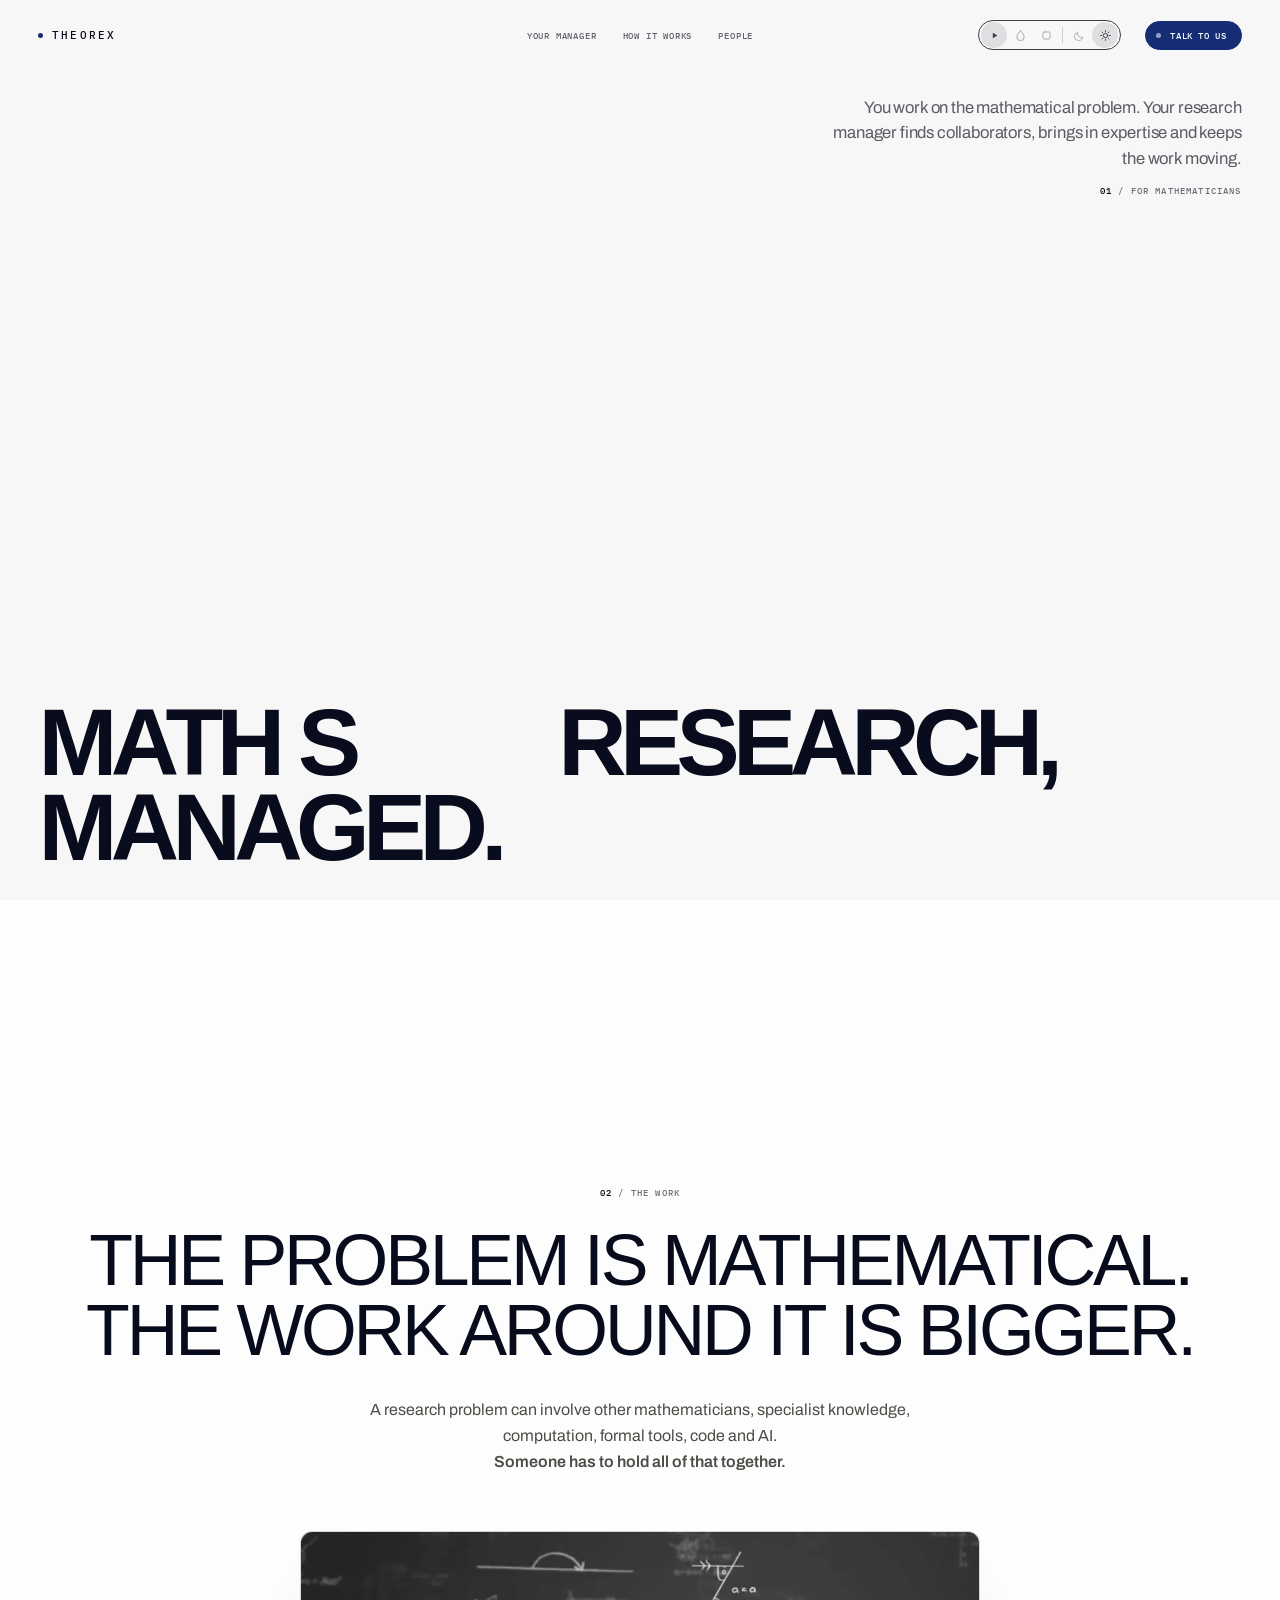
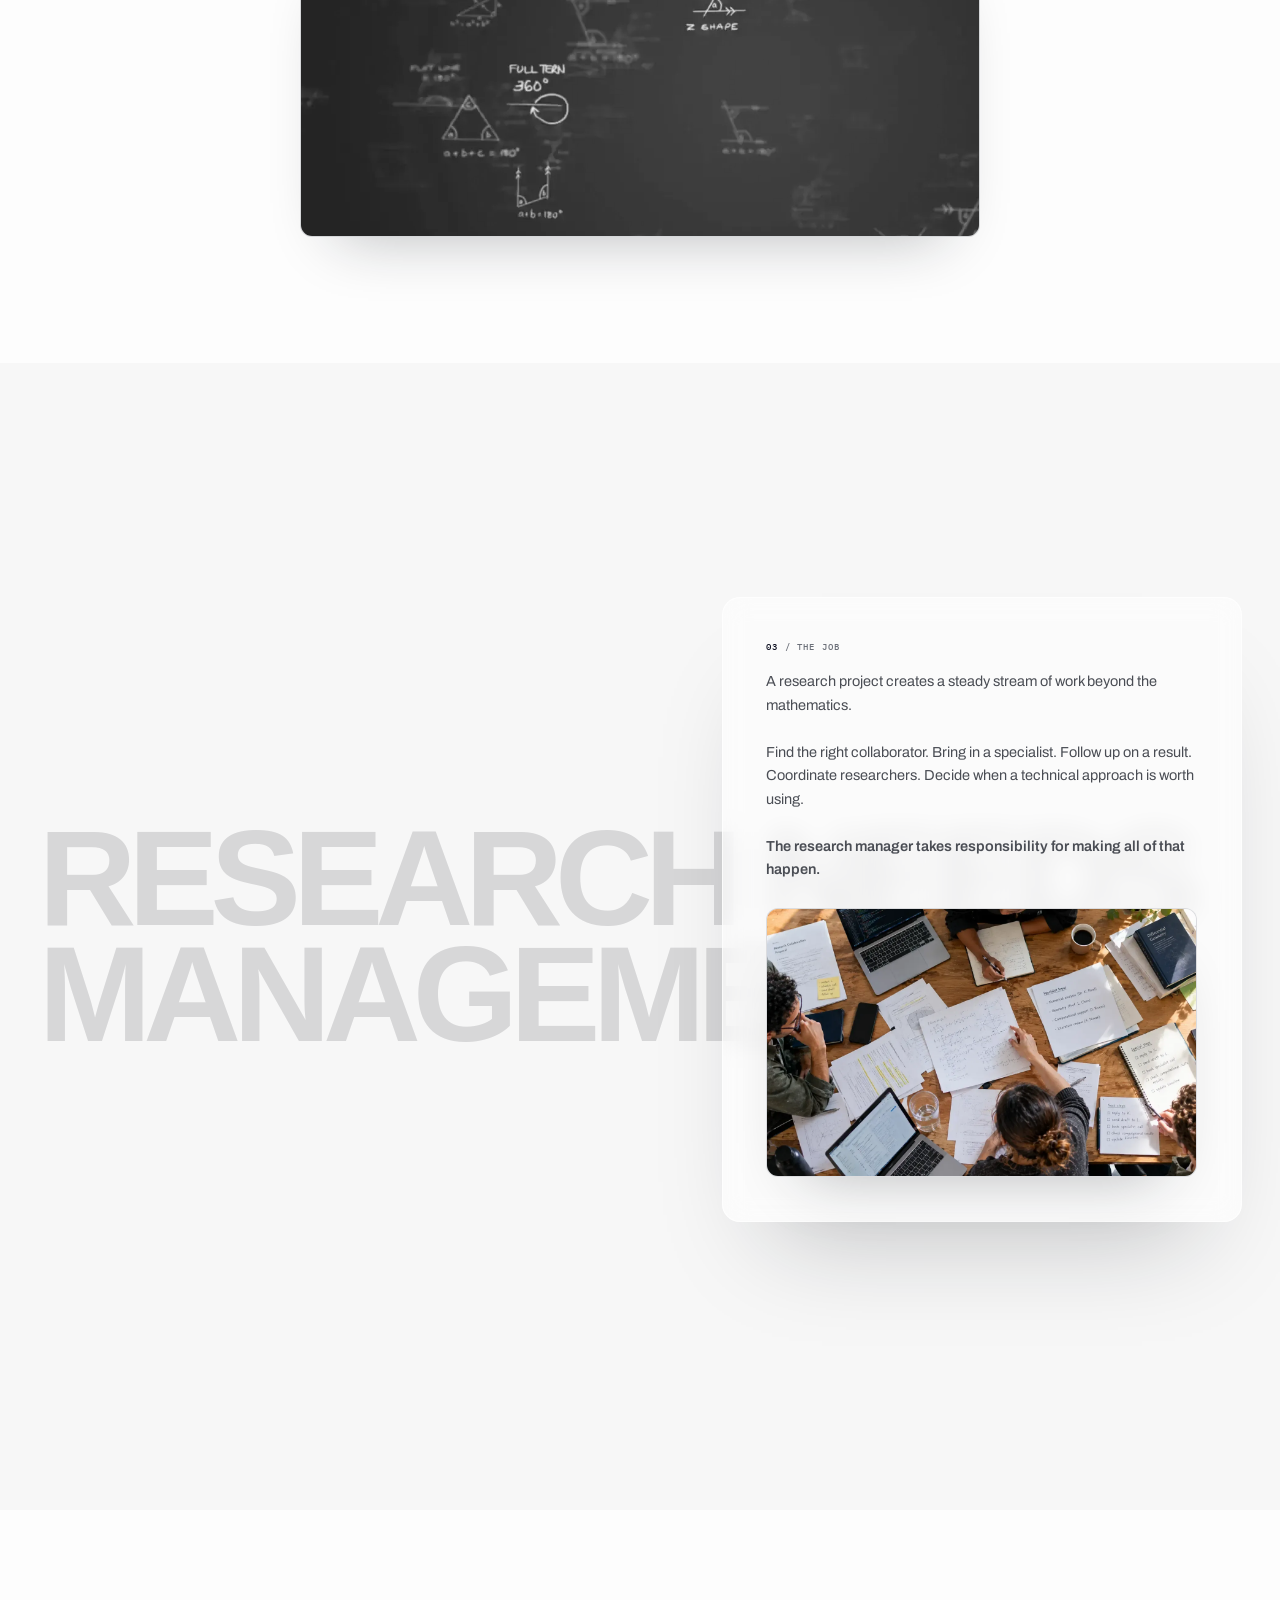
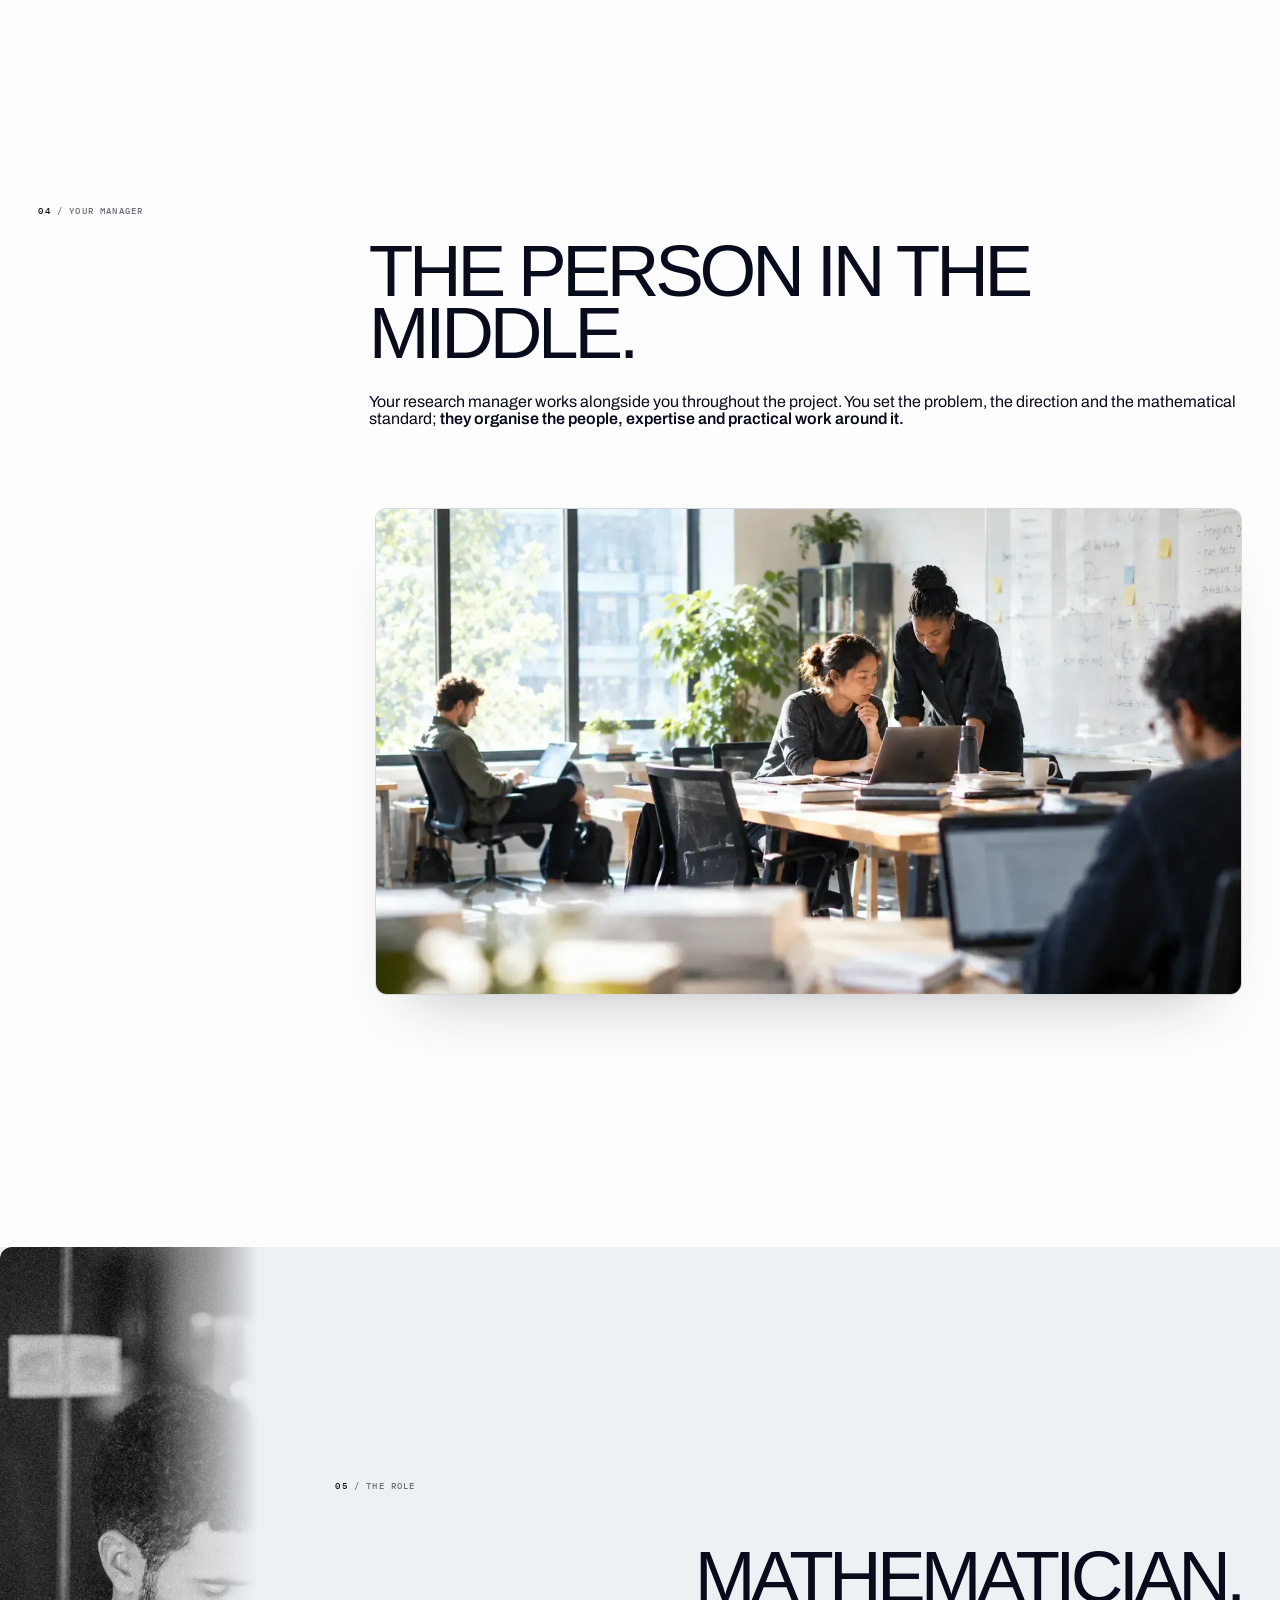
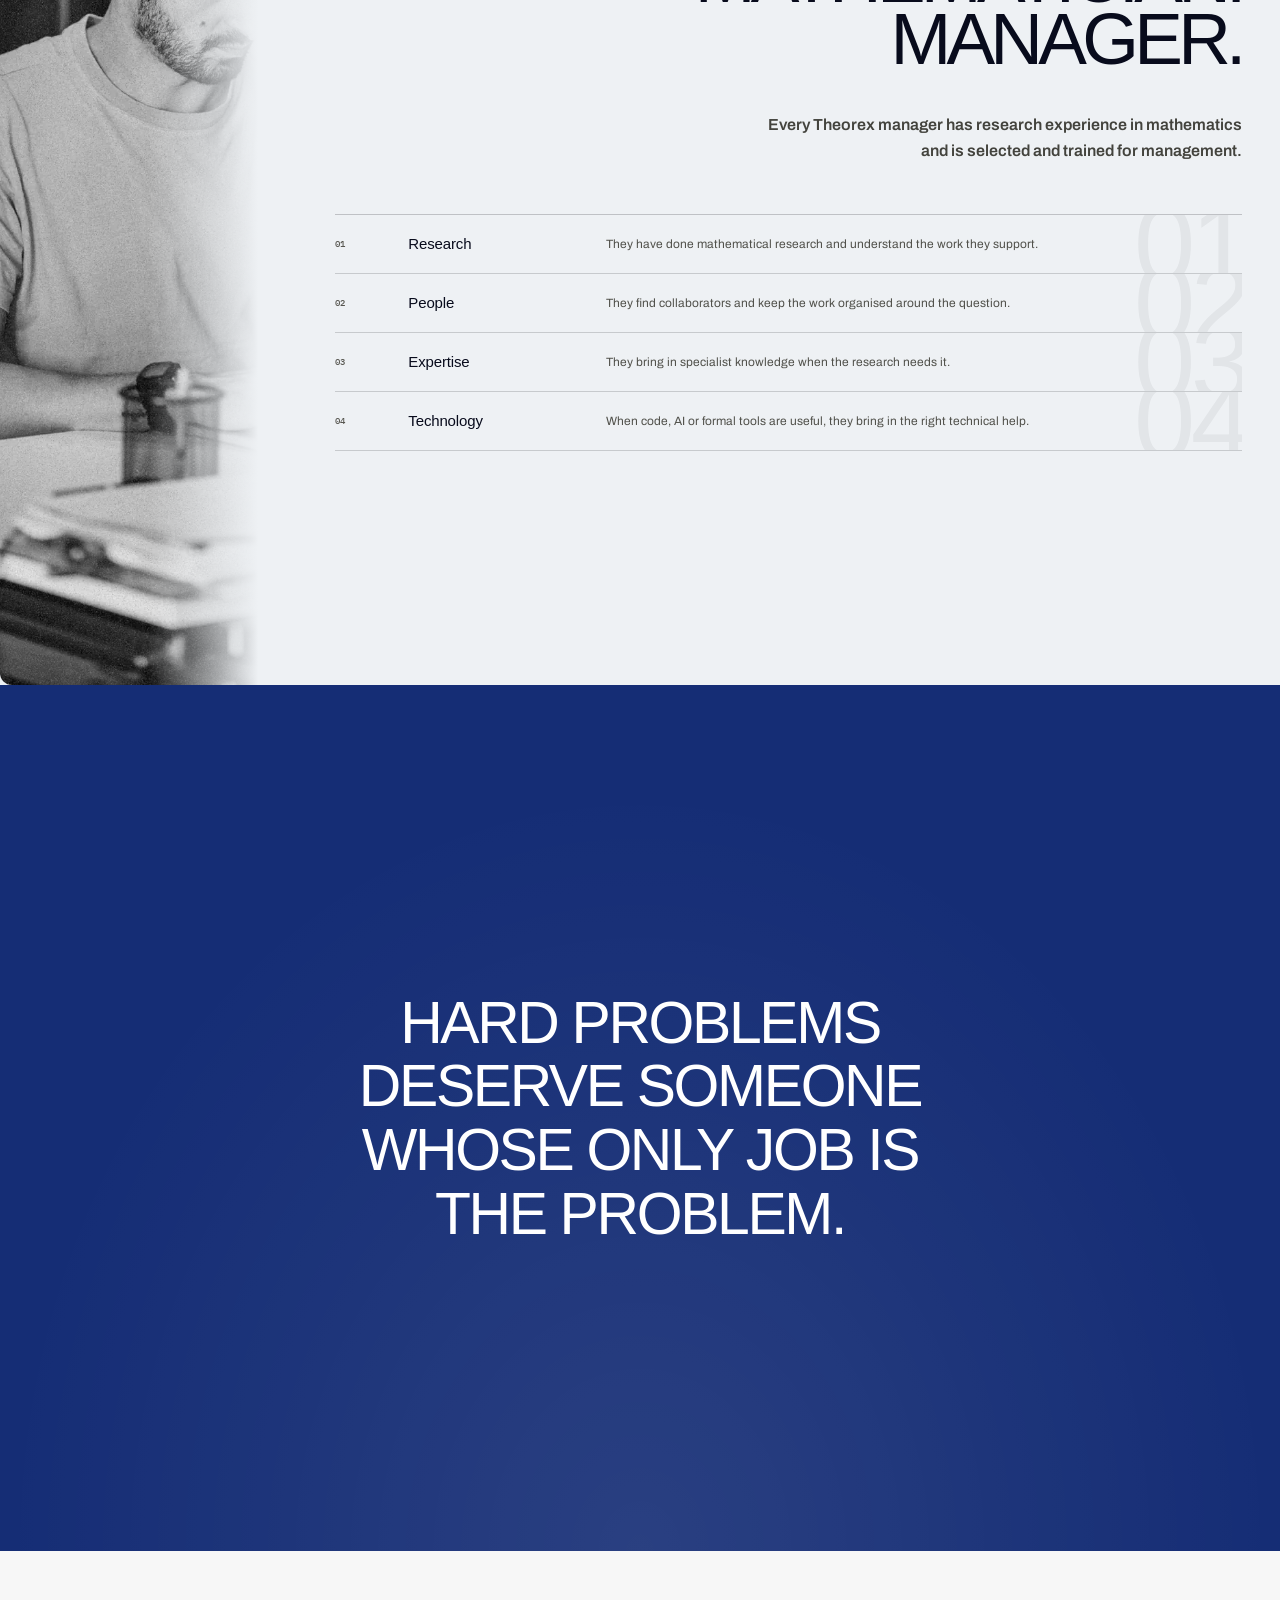
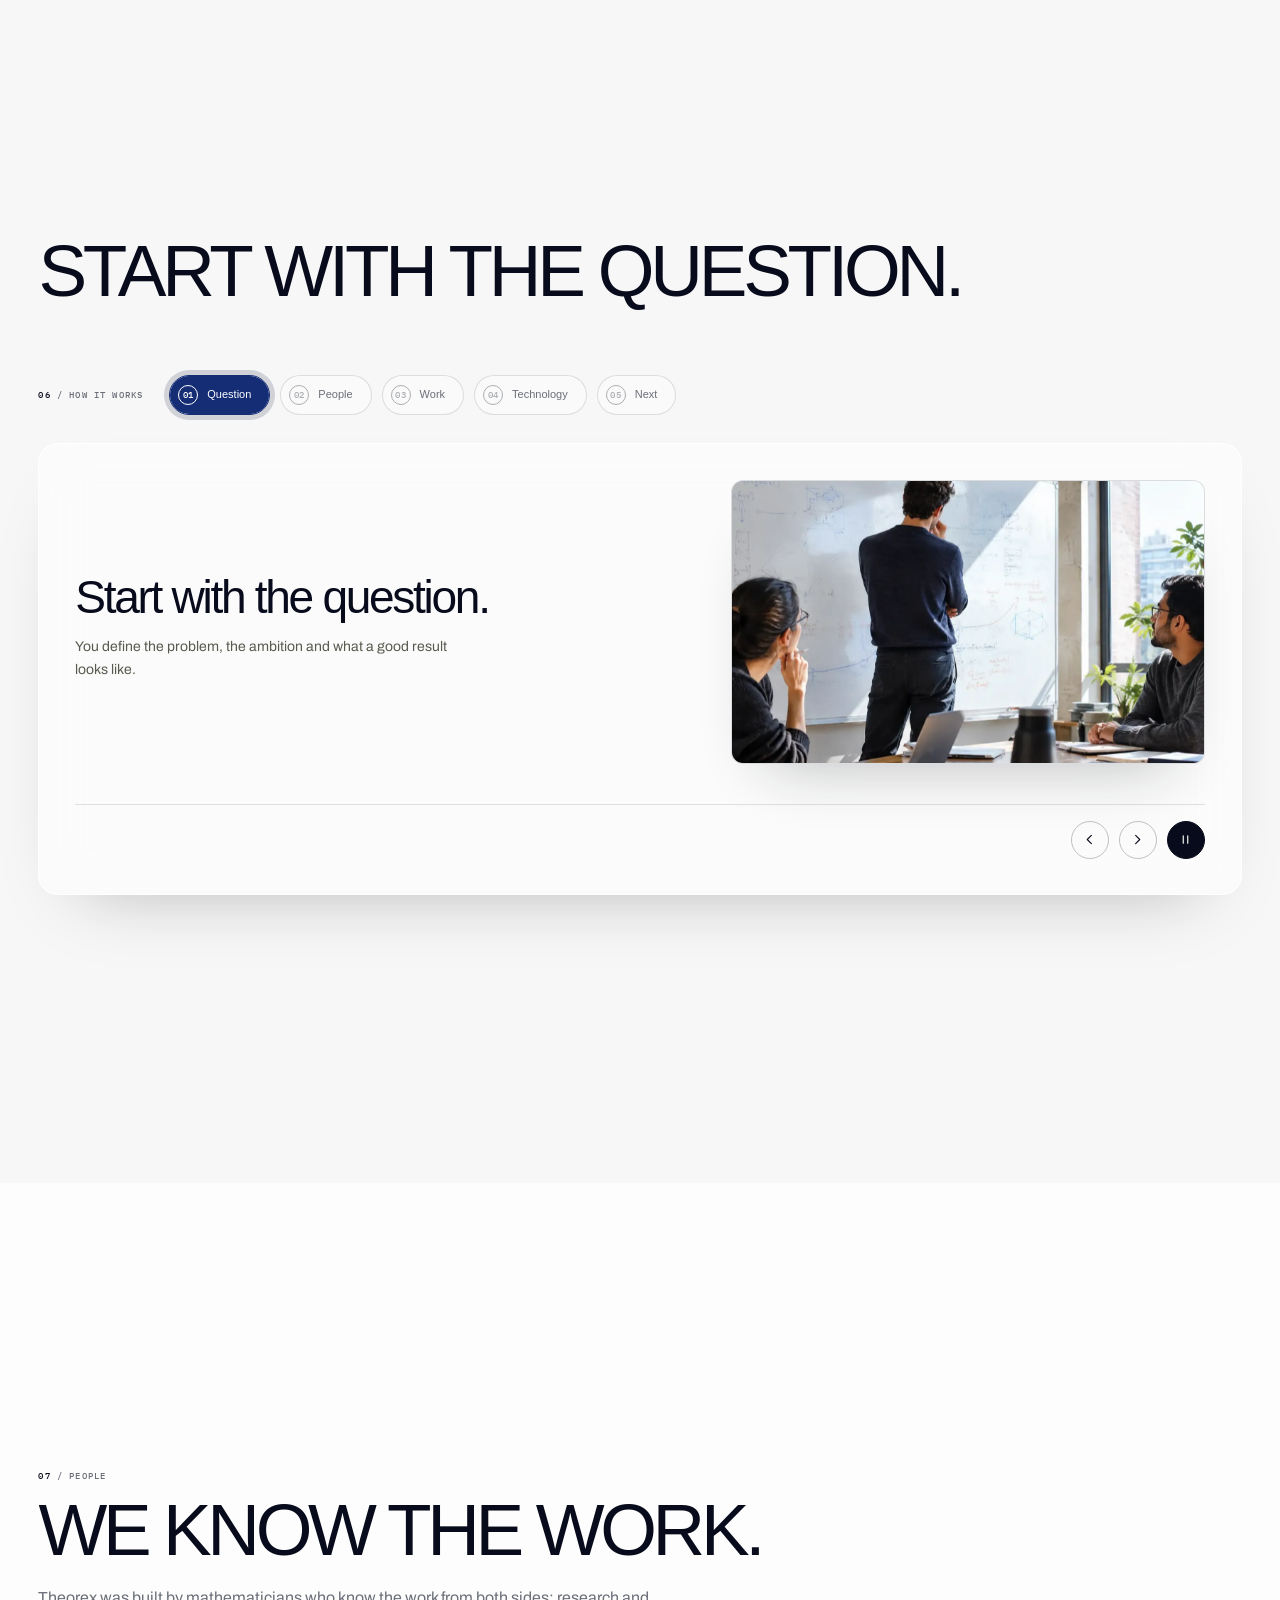
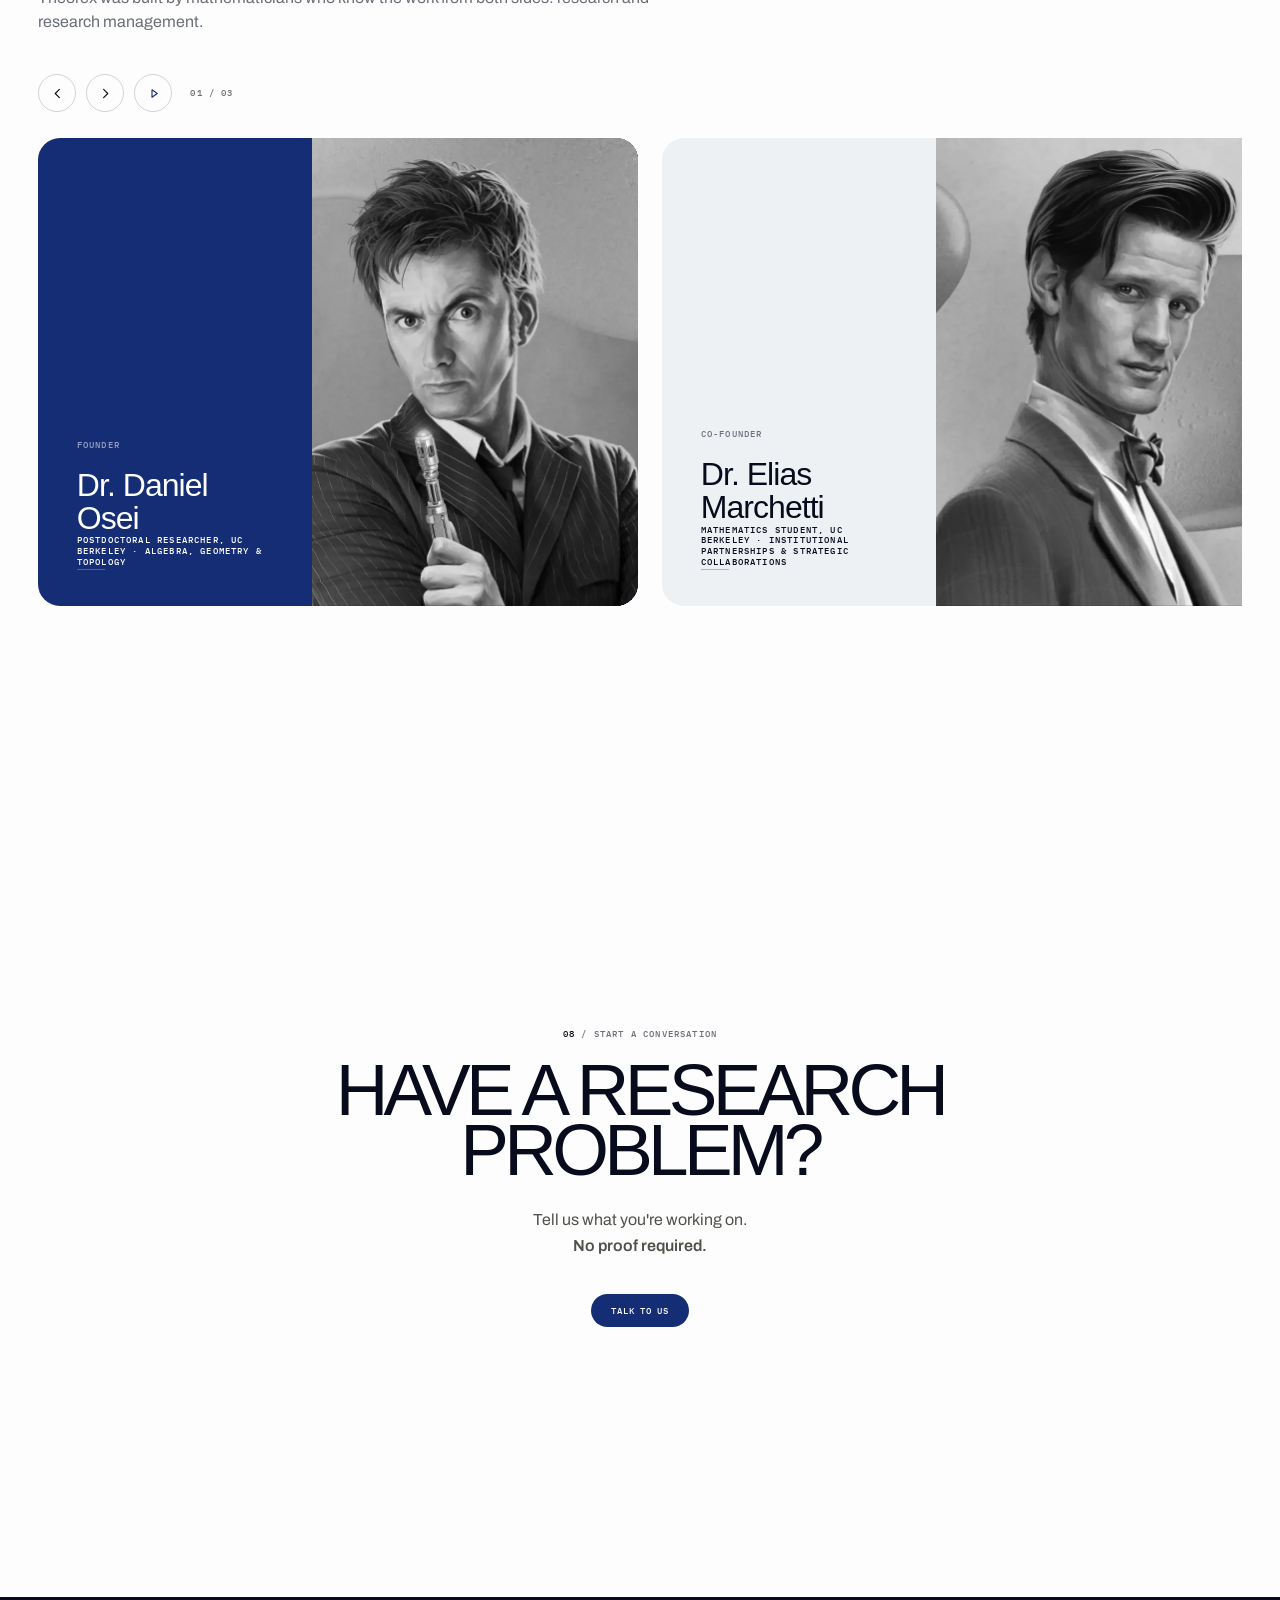
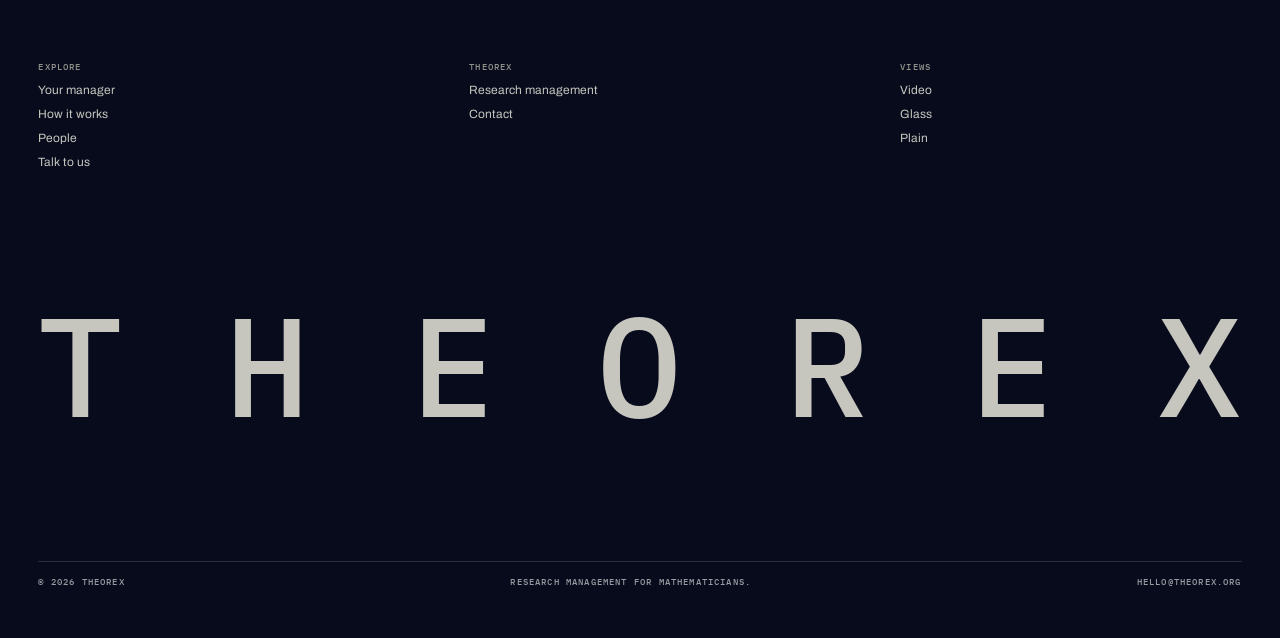
==== commit fbda2888: "Add files via upload" ====
--- a/index.html
+++ b/index.html
@@ -1,204 +1,19 @@
-<!doctype html>
-<html lang="en" data-theme="dark" data-hero="video">
+<!DOCTYPE html>
+<html lang="en">
  <head>
-  <script>(function(){try{var d=document.documentElement,s=localStorage.getItem('theorex-theme'),h=localStorage.getItem('theorex-hero'),l=!s&&window.matchMedia&&window.matchMedia('(prefers-color-scheme: light)').matches;d.dataset.theme=s||(l?'light':'dark');d.dataset.hero=h||'video';}catch(e){}})();</script>
+  <script>(function(){try{var d=document.documentElement,s=localStorage.getItem('theorex-theme');d.dataset.theme=s||(window.matchMedia&&window.matchMedia('(prefers-color-scheme: light)').matches?'light':'dark');}catch(e){document.documentElement.dataset.theme='dark';}})();</script>
   <meta charset="utf-8"/>
   <meta content="width=device-width,initial-scale=1" name="viewport"/>
   <title>
-   Theorex · Research management for mathematicians
+   Theorex &middot; Research management for mathematicians
   </title>
   <meta content="Theorex provides dedicated research managers for mathematicians. They organise collaborators, specialist expertise and technical work around mathematical research." name="description"/>
   <link href="https://api.fontshare.com" rel="preconnect"/>
   <link href="https://fonts.googleapis.com" rel="preconnect"/>
   <link crossorigin="" href="https://fonts.gstatic.com" rel="preconnect"/>
-  <link href="https://api.fontshare.com/v2/css?f[]=satoshi@500,600&display=swap" rel="stylesheet"/>
-  <link href="https://fonts.googleapis.com/css2?family=Archivo:wght@400;500;600&family=IBM+Plex+Mono:wght@400;500&display=swap" rel="stylesheet"/>
+  <link href="https://api.fontshare.com/v2/css?f[]=satoshi@500,600&amp;display=swap" rel="stylesheet"/>
+  <link href="https://fonts.googleapis.com/css2?family=Archivo:wght@400;500;600&amp;family=IBM+Plex+Mono:wght@400;500&amp;display=swap" rel="stylesheet"/>
   <link href="data:image/svg+xml,%3Csvg xmlns='http://www.w3.org/2000/svg' viewBox='0 0 64 64'%3E%3Crect width='64' height='64' rx='14' fill='%2317171c'/%3E%3Ctext x='32' y='45' font-family='Arial,sans-serif' font-weight='700' font-size='34' fill='%23ffffff' text-anchor='middle'%3EM%3C/text%3E%3C/svg%3E" rel="icon"/>
-  <style>
-   :root{--ink:#17171c;--paper:#f5f2e9;--paper2:#ebe8de;--white:#f8f7f2;--sage:#cbd0bb;--lime:#dcff43;--accent-blue:#152d75;--muted:#77766f;--line:rgba(23,23,28,.15);--darkline:rgba(248,247,242,.18);--display:"Satoshi",Arial,sans-serif;--body:"Archivo",Arial,sans-serif;--mono:"IBM Plex Mono",monospace;--ease:cubic-bezier(.16,1,.3,1);--gutter:clamp(22px,3vw,48px);--max:1500px}
-*{box-sizing:border-box}
-/* shared left-to-right lime fill on hover - used by the nav CTA */.fill-hover{position:relative;overflow:hidden}.fill-hover:after{content:"";position:absolute;inset:0;background:var(--lime);transform:scaleX(0);transform-origin:left;z-index:0;transition:transform .4s var(--ease)}.fill-hover:hover:after{transform:scaleX(1)}
-html{scroll-behavior:smooth}body{margin:0;background:var(--paper);color:var(--ink);font-family:var(--body);overflow-x:hidden}body:after{content:"";position:fixed;inset:0;z-index:39;pointer-events:none;opacity:.035;mix-blend-mode:overlay;background-image:url("data:image/svg+xml,%3Csvg xmlns='http://www.w3.org/2000/svg' width='120' height='120'%3E%3Cfilter id='n'%3E%3CfeTurbulence type='fractalNoise' baseFrequency='0.9' numOctaves='2' stitchTiles='stitch'/%3E%3C/filter%3E%3Crect width='100%25' height='100%25' filter='url(%23n)'/%3E%3C/svg%3E")}a{color:inherit;text-decoration:none}button{font:inherit;color:inherit}h1,h2,h3,p{margin:0}h1,h2,h3{font-family:var(--display);font-weight:500;font-style:normal}h1 em,h2 em,h3 em{font-style:normal}p strong{font-weight:600}.container{width:min(calc(100% - var(--gutter)*2),var(--max));margin:auto}.mono{font:500 9px/1.2 var(--mono);letter-spacing:.13em;text-transform:uppercase}.eyebrow{color:var(--muted)}.eyebrow strong{color:var(--ink);font-weight:500}.dark .eyebrow strong,.bg-dark .eyebrow strong{color:var(--white)}.bg-dark .eyebrow{color:#92928b}::selection{background:var(--lime);color:var(--ink)}
-/* header - theme is driven by JS (.on-dark), not mix-blend-mode, so the lime accent renders true regardless of what's behind it */.header{position:fixed;z-index:40;top:20px;left:var(--gutter);right:var(--gutter);display:flex;justify-content:space-between;align-items:center;color:var(--ink);pointer-events:none;opacity:0;transform:translateY(-10px);transition:opacity .7s var(--ease),transform .7s var(--ease),color .5s var(--ease)}.header.in{opacity:1;transform:none}.header>*{pointer-events:auto}.header.on-dark{color:#fff}.logo{display:flex;align-items:center;gap:9px;font:500 11px/1 var(--mono);letter-spacing:.2em;transform-origin:left center}.header-left{display:flex;align-items:center;gap:16px}.nav{position:absolute;left:50%;transform:translateX(-50%)}
-.logo-dot{width:5px;height:5px;border-radius:50%;background:currentColor;opacity:.3;transition:background .5s var(--ease),box-shadow .5s var(--ease),opacity .5s var(--ease),transform .5s var(--ease)}.header.on-dark .logo-dot{background:var(--lime);opacity:1;box-shadow:0 0 10px rgba(220,255,67,.75);transform:scale(1.3)}.nav{display:flex;gap:26px;font:500 9px/1 var(--mono);letter-spacing:.09em;text-transform:uppercase}.nav a{position:relative;isolation:isolate;opacity:.62;padding:7px 10px;margin:-7px -10px;transition:opacity .25s var(--ease)}.nav a:after{content:"";position:absolute;inset:0;border-radius:999px;background:var(--lime);opacity:0;transform:scale(.72);transition:opacity .3s var(--ease),transform .4s var(--ease);z-index:-1}.nav a:hover{opacity:1}.nav a:hover:after{opacity:.14;transform:scale(1)}.header.on-dark .nav a:after{background:#fff}.header-cta{border:1px solid currentColor;opacity:.9;border-radius:999px;padding:9px 14px 9px 24px;font:500 9px/1 var(--mono);letter-spacing:.07em;text-transform:uppercase;transition:border-color .5s var(--ease),color .3s var(--ease)}.header-cta:before{content:"";position:absolute;left:10px;top:50%;width:5px;height:5px;margin-top:-2.5px;border-radius:50%;background:currentColor;opacity:.4;z-index:2;transition:background .5s var(--ease),box-shadow .5s var(--ease),opacity .5s var(--ease)}.header-cta:hover{color:var(--ink);border-color:var(--lime)}.cta-label{position:relative;z-index:2}.header.on-dark .header-cta{border-color:rgba(220,255,67,.6)}.header.on-dark .header-cta:before{background:var(--lime);opacity:1;box-shadow:0 0 8px rgba(220,255,67,.75)}.header.on-dark .header-cta:hover{box-shadow:0 0 18px rgba(220,255,67,.35)}
-/* shared */.section-head{display:grid;grid-template-columns:minmax(170px,.45fr) minmax(0,1.55fr);gap:6vw}.section-head h2{margin-top:42px;font-size:clamp(35px,5.7vw,89px);line-height:.86;letter-spacing:-.058em;max-width:1050px}.section-head .eyebrow{padding-top:8px}.reveal{opacity:0;transform:translateY(22px);transition:opacity .8s var(--ease),transform .9s var(--ease)}.reveal.in{opacity:1;transform:none}.reveal-left{opacity:0;transform:translateX(-26px);transition:opacity .8s var(--ease),transform .9s var(--ease)}.reveal-left.in{opacity:1;transform:none}.reveal-right{opacity:0;transform:translateX(26px);transition:opacity .8s var(--ease),transform .9s var(--ease)}.reveal-right.in{opacity:1;transform:none}
-
-/* media */.media-frame{position:relative;overflow:hidden;background:var(--paper2);border:1px solid var(--line);border-radius:12px;box-shadow:0 34px 60px -38px rgba(20,24,31,.32)}.media-frame.dark{background:#1c1c21;color:var(--white);border-color:var(--darkline);box-shadow:0 34px 60px -38px rgba(0,0,0,.55)}.role-spine .media-frame{box-shadow:none}.media-frame img,.media-frame video{width:100%;height:100%;object-fit:cover;display:block}.media-frame.transparent img,.media-frame.transparent video{object-fit:contain}
-/* glass - one motion model for every section. Position is owned by left/top; transform only handles drift, hover and drag.
-   Hit-testing is alpha-based (see the glass motion script): each piece is pointer-events:none by default so clicks and text
-   selection pass straight through its transparent padding, and JS grants it pointer-events only over opaque glass pixels. */
-.glass-field{position:absolute;inset:0;z-index:3;pointer-events:none;overflow:hidden}.glass-drag-layer{position:fixed;inset:0;z-index:1000;pointer-events:none}.glass.is-dragging{position:fixed;left:var(--drag-left);top:var(--drag-top);z-index:1001;transform:translate3d(-50%,-50%,0) rotate(var(--drag-r,0deg));pointer-events:none}
-.glass{position:absolute;left:var(--x);top:var(--y);width:clamp(210px,20vw,360px);will-change:transform;transform:translate3d(calc(-50% + var(--motion-x,0px)),calc(-50% + var(--motion-y,0px)),0) rotate(calc(var(--r) + var(--motion-r,0deg)));touch-action:none;pointer-events:none}
-.glass img{display:block;width:100%;height:auto;user-select:none;-webkit-user-drag:none}
-.glass.is-grabbed{z-index:6}
-.glass-field.hero-glass-field{z-index:4}
-.glass.glass-flip img{transform:scaleX(-1)}
-body.glass-hover{cursor:grab}body.glass-dragging,body.glass-dragging *{cursor:grabbing!important}
-.thesis-glass{position:absolute;z-index:1;left:54%;top:52%;width:min(96vw,1400px);aspect-ratio:525/321;object-fit:contain;transform:translate(-50%,-50%);opacity:.74;pointer-events:none;animation:thesisGlassDrift 38s ease-in-out infinite alternate}
-@keyframes thesisGlassDrift{to{transform:translate(calc(-50% + 30px),calc(-50% - 20px)) rotate(1.2deg)}}
-.shift,.human,.programme,.people,.start{position:relative;overflow:hidden}
-/* final frontend pass - restrained motion and clearer controls */
-.carousel-arrow svg,.carousel-play svg,.pill-contact-submit svg{width:15px;height:15px;display:block;fill:none;stroke:currentColor;stroke-width:1.5;stroke-linecap:round;stroke-linejoin:round}.carousel-play .icon-play{display:none}.carousel-play.is-paused .icon-pause{display:none}.carousel-play.is-paused .icon-play{display:block}
-.pill{transform:translateY(0);transition:border-color .35s var(--ease),color .3s var(--ease),box-shadow .35s var(--ease),transform .35s var(--ease)}.pill:hover{transform:translateY(-2px)}
-.slide.active .slide-copy h3{animation:copySettle .7s var(--ease) both}@keyframes copySettle{from{opacity:0;transform:translateY(8px)}to{opacity:1;transform:none}}
-.people-card{transition:transform .55s var(--ease),box-shadow .55s var(--ease)}.people-card:hover{transform:translateY(-4px);box-shadow:0 28px 60px -42px rgba(0,0,0,.55)}
-.people-panel{position:relative}.people-panel:after{content:"";position:absolute;left:clamp(26px,3vw,44px);bottom:clamp(24px,2.8vw,40px);width:28px;height:1px;background:currentColor;opacity:.25;transform-origin:left;transition:transform .5s var(--ease),opacity .5s var(--ease)}.people-card:hover .people-panel:after{transform:scaleX(1.8);opacity:.55}
-
-
-/* Display controls: hero-style + theme preference, merged into a single quiet shell so it reads
-   as one settings strip rather than two competing widgets. The active/selected state is a soft
-   tint of currentColor (not a fixed brand color), so it auto-adapts to on-dark vs on-light and
-   never needs separate light/dark contrast overrides - the icon and its background are always
-   the same hue, just different opacity. */
-html[data-hero="video"] .glass-field,html[data-hero="video"] .thesis-glass,html[data-hero="video"] .signal-glass,html[data-hero="plain"] .glass-field,html[data-hero="plain"] .thesis-glass,html[data-hero="plain"] .signal-glass{display:none}
-.controls-shell{display:flex;align-items:center;height:30px;padding:2px;border:1px solid currentColor;border-radius:999px;background:transparent;color:inherit;margin-left:auto;margin-right:24px;opacity:.75;transition:opacity .3s var(--ease),border-color .35s var(--ease)}
-.controls-shell:hover,.controls-shell:focus-within{opacity:1}
-.controls-divider{width:1px;height:16px;background:currentColor;opacity:.22;margin:0 3px;flex:none}
-.control-indicator{position:absolute;top:0;left:0;width:26px;height:26px;border-radius:50%;background:currentColor;opacity:.12;transition:transform .45s var(--ease);z-index:0;pointer-events:none}
-.hero-style-toggle{position:relative;display:inline-flex;align-items:center;height:26px}
-.hero-style-toggle[data-active="1"] .control-indicator{transform:translateX(26px)}
-.hero-style-toggle[data-active="2"] .control-indicator{transform:translateX(52px)}
-.control-option{position:relative;z-index:1;width:26px;height:26px;border:none;background:transparent;color:inherit;cursor:pointer;display:grid;place-items:center;opacity:.5;transition:opacity .3s var(--ease)}
-.control-option svg{width:13px;height:13px;stroke:currentColor;stroke-width:1.35;stroke-linecap:round;stroke-linejoin:round}
-.control-option[data-value="video"] svg{fill:currentColor;stroke:none}
-.control-option[data-value="glass"] svg,.control-option[data-value="plain"] svg{fill:none}
-.control-option:hover{opacity:.85}
-.control-option:focus-visible{outline:2px solid currentColor;outline-offset:2px}
-.control-option[aria-checked="true"]{opacity:1}
-.theme-toggle{position:relative;width:52px;height:26px;padding:0;border:none;border-radius:999px;background:transparent;color:inherit;display:grid;grid-template-columns:1fr 1fr;align-items:center;cursor:pointer;overflow:hidden}
-.theme-toggle:focus-visible{outline:2px solid currentColor;outline-offset:2px}
-html[data-theme="light"] .theme-toggle .control-indicator{transform:translateX(26px)}
-.theme-icon{position:relative;z-index:1;display:grid;place-items:center;width:26px;height:26px;opacity:.42;color:currentColor;transition:opacity .35s var(--ease)}
-.theme-icon svg{width:13px;height:13px;fill:none;stroke:currentColor;stroke-width:1.35;stroke-linecap:round;stroke-linejoin:round}
-html[data-theme="dark"] .theme-icon.moon{opacity:1}
-html[data-theme="light"] .theme-icon.sun{opacity:1}
-
-/* Light skin. Layout and motion remain the dark v32 implementation. */
-html[data-theme="light"]{--ink:#080b1c;--paper:#fdfdfd;--paper2:#f2f3f5;--white:#ffffff;--sage:#eef1f4;--accent-blue:#152d75;--lime:#152d75;--muted:#6b6f78;--line:rgba(20,24,31,.13);--darkline:rgba(255,255,255,.14)}
-html[data-theme="light"] ::selection{background:var(--accent-blue);color:var(--white)}
-html[data-theme="light"] .logo-dot{background:var(--accent-blue);opacity:1}html[data-theme="light"] .header.on-dark .logo-dot{background:#fff;box-shadow:0 0 10px rgba(255,255,255,.55)}
-html[data-theme="light"] .header-cta{border-color:var(--accent-blue);background:var(--accent-blue);color:var(--white);opacity:1}
-html[data-theme="light"] .header-cta:before{opacity:.55}
-html[data-theme="light"] .header-cta.fill-hover:after{background:var(--white)}
-html[data-theme="light"] .header-cta:hover{color:var(--accent-blue);border-color:var(--accent-blue)}
-html[data-theme="light"] .header.on-dark .header-cta{border-color:var(--white)}
-html[data-theme="light"] .header.on-dark .header-cta:before{background:var(--white);opacity:.55;box-shadow:none}
-html[data-theme="light"] .header.on-dark .header-cta:hover{box-shadow:none}
-html[data-theme="light"] .hero{background:var(--offwhite, #f7f7f7);color:var(--ink)}
-html[data-theme="light"] .hero-accent{color:var(--ink)}
-html[data-theme="light"] .hero-eyebrow{color:var(--muted)}
-html[data-theme="light"] .hero-eyebrow strong{color:var(--ink)}
-html[data-theme="light"] .hero-sub{color:#595c64}
-html[data-theme="light"] .shift{background:var(--paper);color:var(--ink)}
-html[data-theme="light"] .shift-sub{color:#4d4c47}
-html[data-theme="light"] .shift-media.dark{background:var(--paper2);color:var(--ink);border-color:var(--line);box-shadow:0 34px 60px -38px rgba(20,24,31,.32)}
-html[data-theme="light"] .shift-media img,html[data-theme="light"] .shift-media video{filter:grayscale(1)}
-html[data-theme="light"] .thesis{background:#f7f7f7;color:var(--ink)}
-html[data-theme="light"] .thesis-ghost{color:rgba(20,24,31,.14)}
-html[data-theme="light"] .thesis-panel{background:rgba(255,255,255,.55);border-color:rgba(255,255,255,.7);box-shadow:0 60px 100px -50px rgba(20,24,31,.25)}
-html[data-theme="light"] .thesis-panel .eyebrow{color:var(--muted)}
-html[data-theme="light"] .thesis-panel p{color:#4a4d54}
-html[data-theme="light"] .thesis-panel .media-frame.dark{background:var(--paper2);color:var(--ink);border-color:rgba(20,24,31,.1);box-shadow:0 34px 60px -38px rgba(20,24,31,.32)}
-html[data-theme="light"] .human{background:var(--paper);color:var(--ink)}
-html[data-theme="light"] .role-copy>p{color:#43433d}
-html[data-theme="light"] .role-item .n{color:#56554f}
-html[data-theme="light"] .role-item .d{color:#50504a}
-html[data-theme="light"] .role-item .ghost{color:rgba(23,23,28,.05)}
-html[data-theme="light"] .signal{background:transparent;color:var(--white)}
-html[data-theme="light"] .signal:before{background:radial-gradient(90% 160% at 50% 100%,rgba(255,255,255,.09),transparent 55%),var(--accent-blue)}
-html[data-theme="light"] .programme{background:var(--offwhite, #f7f7f7)}
-html[data-theme="light"] .pill:before{background:var(--accent-blue)}
-html[data-theme="light"] .pill:hover{border-color:rgba(20,24,31,.35);color:var(--white)}
-html[data-theme="light"] .pill.active{border-color:var(--accent-blue);color:var(--white);box-shadow:0 0 0 5px rgba(28,43,70,.18)}
-html[data-theme="light"] .pill.active.timed{color:var(--muted)}
-html[data-theme="light"] .carousel-play{color:var(--white)}
-html[data-theme="light"] .carousel-play:hover{color:var(--white)}
-html[data-theme="light"] .people{background:var(--paper);color:var(--ink)}
-html[data-theme="light"] .people-head .eyebrow{color:var(--muted)}
-html[data-theme="light"] .people-head p{color:var(--muted)}
-html[data-theme="light"] .people-controls .carousel-arrow,html[data-theme="light"] .people-controls .carousel-play{border-color:rgba(20,24,31,.18);color:var(--ink)}
-html[data-theme="light"] .people-controls .carousel-arrow:hover{background:var(--accent-blue);color:var(--white);border-color:var(--accent-blue)}
-html[data-theme="light"] .people-controls .carousel-play{background:transparent;color:var(--accent-blue)}
-html[data-theme="light"] .people-controls .carousel-play:hover{background:var(--accent-blue);color:var(--white)}
-html[data-theme="light"] .people-index{color:var(--muted)}
-html[data-theme="light"] .people-card[data-tone="accent"]{background:var(--accent-blue);color:var(--white)}
-html[data-theme="light"] .people-card[data-tone="sage"]{background:var(--sage);color:var(--ink)}
-html[data-theme="light"] .people-card[data-tone="paper"]{background:#e4e8ec;color:var(--ink)}
-html[data-theme="light"] .start-sub{color:#51514c}
-html[data-theme="light"] .pill-contact{background:var(--accent-blue);color:var(--white)}
-html[data-theme="light"] .pill-contact-reveal{background:var(--accent-blue)}
-html[data-theme="light"] .pill-contact-input{border-bottom-color:rgba(255,255,255,.35);color:var(--white)}
-html[data-theme="light"] .pill-contact-input::placeholder{color:rgba(255,255,255,.5)}
-html[data-theme="light"] .pill-contact-input:focus{border-bottom-color:var(--white)}
-html[data-theme="light"] .pill-contact-submit{color:var(--white)}
-html[data-theme="light"] footer{background:var(--ink);color:var(--white)}
-html[data-theme="light"] .footer-col .label{color:#92928d}
-html[data-theme="light"] .footer-bottom{color:#979aa0}
-html[data-theme="light"] .bg-dark .eyebrow{color:var(--muted)}
-html[data-theme="light"] .bg-dark .eyebrow strong{color:var(--ink)}
-
-/* hero - two hero moments: the lens plus a quieter glass layer around the upper field */.hero{min-height:100svh;background:var(--ink);color:var(--white);display:flex;align-items:flex-end;position:relative;z-index:2}.hero-top{position:absolute;top:calc(clamp(88px,12.5vh,132px) - 18px);right:var(--gutter);display:flex;flex-direction:column;align-items:flex-end;gap:14px;text-align:right}.hero-eyebrow{color:#8d8d86;white-space:nowrap}.hero-eyebrow strong{color:#c8c8c1;font-weight:500}.hero-sub{max-width:420px;text-align:right;color:#c9c9c2;font-size:clamp(15px,1.3vw,18px);line-height:1.55;font-family:var(--body);letter-spacing:-.01em}.hero-inner{width:min(calc(100% - var(--gutter)*2),var(--max));margin:0 auto;padding-bottom:80px;transform:translateY(50px)}.hero h1{font-size:clamp(59px,7.4vw,129px);line-height:.9;letter-spacing:-.07em;max-width:1378px;font-weight:700}.hero h1 span{display:block}.hero-accent{color:var(--lime);font-weight:700}.hero h1 span.hero-line{display:flex;align-items:flex-end;height:.9em;overflow:visible;column-gap:.1em}.hero-media-inline{position:relative;width:clamp(145px,13.9vw,290px);aspect-ratio:3/4;overflow:visible;flex:none}.hero-media-inline video{width:100%;height:100%;object-fit:cover;display:block}.hero-variant-video{display:none}html[data-hero="video"] .hero-variant-text{display:none}html[data-hero="video"] .hero-variant-video{display:block}html[data-hero="glass"] .hero-glass-field{display:block}html[data-hero="video"] .hero-glass-field,html[data-hero="plain"] .hero-glass-field{display:none}.hero h1.reveal{opacity:1;transform:none}.hero h1.reveal span{opacity:0;transform:translateY(26px);transition:opacity .7s var(--ease),transform .8s var(--ease)}.hero h1.reveal.in span{opacity:1;transform:none}.hero h1.reveal.in span:nth-child(1){transition-delay:.05s}html[data-theme="dark"] .hero-variant-video .hero-accent{color:var(--white)}
-/* shift - everything centered on a single axis: eyebrow, headline, sub-copy, then a contained media frame beneath */.shift{padding:32vh 0 14vh;background:var(--ink);color:var(--white)}.shift-inner{display:flex;flex-direction:column;align-items:center;text-align:center}.shift h2{margin-top:26px;font-size:clamp(36px,5.6vw,88px);line-height:.98;letter-spacing:-.045em;max-width:1300px}.shift-sub{margin-top:32px;max-width:620px;color:#c9c9c2;font-size:16px;line-height:1.62}.shift-media{margin-top:56px;width:100%;max-width:680px;aspect-ratio:20/9}.shift-media img,.shift-media video{object-fit:cover!important;opacity:1!important}
-/* dark statement - ghost headline runs full-bleed behind a frosted panel that overlaps it */.thesis{position:relative;min-height:100vh;background:var(--ink);color:var(--white);overflow:hidden;display:flex;align-items:center;padding:16vh var(--gutter) 32vh}.thesis-ghost{position:absolute;inset:0;display:flex;align-items:center;margin:0;padding:0 var(--gutter);pointer-events:none;font-family:var(--display);font-weight:600;font-size:clamp(64px,10.6vw,186px);line-height:.86;letter-spacing:-.06em;color:rgba(255,255,255,.5)}.thesis-panel{position:relative;z-index:2;margin-left:auto;margin-top:10vh;width:min(94%,520px);background:rgba(23,23,28,.32);backdrop-filter:blur(14px) saturate(150%);-webkit-backdrop-filter:blur(14px) saturate(150%);border:1px solid rgba(255,255,255,.16);border-radius:18px;padding:clamp(28px,3.4vw,44px);box-shadow:0 60px 100px -50px rgba(0,0,0,.65)}.thesis-panel .eyebrow{color:#92928b}.thesis-panel p{margin-top:18px;color:#c9c9c2;font-size:14.5px;line-height:1.62}.thesis-panel .media-frame{margin-top:26px;aspect-ratio:16/10;border-color:rgba(255,255,255,.14)}
-/* human */.human{padding:32vh 0 28vh}.manager-intro{margin-top:28px}.human-media{width:72%;margin:9vh 0 0 auto;aspect-ratio:16/9}
-/* mosaic - flat color tiles with just a mark, no copy: pure visual punctuation between the bigger sections */
-/* role - portrait runs as a full-height spine at the left edge, headline anchors bottom-right (mirrors the hero), ghost numerals carry the list rhythm */.role{background:var(--sage);position:relative;overflow:hidden}.role-spine{position:absolute;top:0;bottom:0;left:0;width:clamp(190px,21vw,320px)}.role-spine .media-frame{width:100%;height:100%;border:0}.role-spine img{filter:grayscale(1) contrast(1.06)}.role-spine:after{content:"";position:absolute;inset:0;background:linear-gradient(90deg,transparent 55%,var(--sage) 96%);pointer-events:none}.role-body{margin-left:clamp(190px,21vw,320px);padding:26vh var(--gutter) 26vh clamp(44px,5.2vw,84px)}.role-heading-wrap{display:flex;justify-content:flex-end;margin:54px 0 42px}.role-heading-wrap h2{text-align:right;font-size:clamp(35px,5.7vw,89px);line-height:.85;letter-spacing:-.065em}.role-copy>p{max-width:500px;margin-left:auto;font-size:16px;line-height:1.62;color:#515149;text-align:right}.role-list{margin-top:50px;border-top:1px solid rgba(23,23,28,.22)}.role-item{position:relative;overflow:hidden;display:grid;grid-template-columns:55px 180px 1fr;gap:18px;padding:20px 0;border-bottom:1px solid rgba(23,23,28,.18);transition:background-color .45s var(--ease)}.role-item .n,.role-item strong,.role-item .d{position:relative;z-index:2;transition:transform .45s var(--ease)}.role-item .n{font:500 9px var(--mono);color:#68675f;padding-top:3px}.role-item strong{font:500 15px var(--display);letter-spacing:-.01em}.role-item .d{font-size:12px;line-height:1.5;color:#606059;max-width:560px}.role-item:hover{background:rgba(255,255,255,.10)}.role-item:hover .n{transform:translateX(2px)}.role-item:hover strong{transform:translateX(5px)}.role-item:hover .d{transform:translateX(3px)}.role-item .ghost{position:absolute;right:-6px;top:50%;transform:translateY(-50%);font-family:var(--display);font-weight:500;font-size:clamp(64px,8.6vw,124px);line-height:1;letter-spacing:-.04em;color:rgba(23,23,28,.05);pointer-events:none;transition:color .6s var(--ease),transform .6s var(--ease)}.role-item:hover .ghost{color:rgba(23,23,28,.13);transform:translate(-8px,-50%) scale(1.02)}.role-item.lit .ghost{color:rgba(28,43,70,.4)}/* signal - full-bleed lime pause, deliberately unlabeled and centered so it reads as punctuation, not a ninth section */.signal{background:transparent;color:var(--ink);padding:clamp(180px,34vh,380px) 0 clamp(180px,34vh,380px);position:relative;overflow:hidden;text-align:center}.signal:before{content:"";position:absolute;inset:0;z-index:0;pointer-events:none;background:radial-gradient(90% 160% at 50% 100%,rgba(23,23,28,.07),transparent 55%),var(--lime)}.signal-glass{position:absolute;top:0;left:50%;height:100%;width:auto;max-width:none;transform:translateX(calc(-50% + 40px));object-fit:cover;z-index:1;pointer-events:none}.signal-inner{position:relative;z-index:2;display:flex;flex-direction:column;align-items:center;gap:24px;max-width:640px;margin:0 auto}.signal-inner h3{font-size:clamp(32px,4.6vw,66px);line-height:1.08;letter-spacing:-.04em}
-/* programme carousel - headline stands alone, eyebrow moves down to sit as a label on the control strip */.programme{padding:32vh 0 32vh;background:radial-gradient(120% 90% at 12% -10%,rgba(220,255,67,.16),transparent 55%),radial-gradient(90% 90% at 100% 100%,rgba(203,208,187,.65),transparent 60%),var(--paper)}.programme-intro{margin-bottom:8vh;max-width:1200px}.programme-intro h2{font-size:clamp(35px,5.7vw,89px);line-height:.87;letter-spacing:-.058em}
-.carousel-pillrow{display:flex;align-items:center;gap:26px;flex-wrap:wrap;margin-bottom:28px}
-.carousel-label{white-space:nowrap;color:var(--muted);padding-top:2px}
-.carousel-pills{display:flex;flex-wrap:wrap;gap:10px}
-.pill{position:relative;overflow:hidden;display:inline-flex;align-items:center;gap:9px;border:1px solid var(--line);border-radius:999px;padding:9px 18px 9px 8px;background:rgba(255,255,255,.4);color:var(--muted);font:500 11px/1 var(--display);cursor:pointer;transition:border-color .35s var(--ease),color .3s var(--ease),box-shadow .35s var(--ease)}
-.pill:before{content:"";position:absolute;inset:0;z-index:0;background:var(--lime);transform:scaleX(0);transform-origin:left;transition:transform .3s var(--ease)}
-.pill:hover:before,.pill.active:before{transform:scaleX(1)}
-.pill.timed:before{transition:none;animation:pillFill 4.2s linear forwards}
-@keyframes pillFill{from{transform:scaleX(0)}to{transform:scaleX(1)}}
-.pill b,.pill-label{position:relative;z-index:1}
-.pill b{font:500 9px/1 var(--mono);letter-spacing:.06em;color:inherit;opacity:.55;border:1px solid currentColor;border-radius:50%;width:20px;height:20px;display:grid;place-items:center}
-.pill:hover{border-color:rgba(23,23,28,.35);color:var(--ink)}
-.pill.active{border-color:var(--lime);color:var(--ink);box-shadow:0 0 0 5px rgba(220,255,67,.18)}
-.pill.active b{opacity:1}
-.carousel-card{background:rgba(255,255,255,.5);backdrop-filter:blur(26px) saturate(160%);-webkit-backdrop-filter:blur(26px) saturate(160%);border:1px solid rgba(255,255,255,.85);border-radius:20px;padding:clamp(22px,2.8vw,38px);box-shadow:0 34px 70px -46px rgba(23,23,28,.35)}
-.carousel-slides{position:relative;min-height:300px}
-.slide{display:none;grid-template-columns:1.1fr .9fr;gap:6vw;align-items:center}
-.slide.active{display:grid;animation:slidein .5s var(--ease)}
-@keyframes slidein{from{opacity:0;transform:translateY(10px)}to{opacity:1;transform:none}}
-.slide-copy h3{margin-top:14px;font-size:clamp(30px,3.6vw,50px);line-height:.92;letter-spacing:-.05em;max-width:520px}
-.slide-copy p{margin-top:18px;max-width:400px;color:#5a594f;font-size:14px;line-height:1.62}
-.slide-visual{aspect-ratio:5/3;border-color:rgba(23,23,28,.1);overflow:hidden}.slide-visual img{transition:none}.slide.active .slide-visual img{animation:kenburns 6.5s var(--ease) forwards}@keyframes kenburns{from{transform:scale(1)}to{transform:scale(1.055)}}
-
-.carousel-controls{display:flex;justify-content:flex-end;align-items:center;gap:20px;margin-top:24px;padding-top:16px;border-top:1px solid rgba(23,23,28,.12)}
-.carousel-buttons{display:flex;align-items:center;gap:10px}
-.carousel-arrow,.carousel-play{width:38px;height:38px;border-radius:50%;border:1px solid rgba(23,23,28,.25);display:grid;place-items:center;background:transparent;transition:transform .3s var(--ease),background .3s var(--ease),color .3s var(--ease),border-color .3s var(--ease);font-size:0}
-.carousel-arrow:hover,.carousel-play:hover{background:var(--ink);color:var(--paper);border-color:var(--ink);transform:translateY(-2px)}
-.carousel-play{background:var(--ink);color:var(--lime);border-color:var(--ink);font-size:0}
-.carousel-play:hover{color:var(--lime)}
-
-/* people - one founder at a time, color-blocked panel against a full-height photo, autoplaying like the process carousel */.people{background:var(--ink);color:var(--white);padding:32vh 0 32vh}.people-head{margin-bottom:4.5vh;max-width:900px}.people-head .eyebrow{color:#92928b}.people-head h2{margin-top:16px;font-size:clamp(35px,5.7vw,89px);line-height:.87;letter-spacing:-.06em}.people-head p{margin-top:24px;max-width:620px;color:#aaa9a1;font-size:16px;line-height:1.5}
-.people-controls{display:flex;align-items:center;gap:10px;margin-bottom:26px}
-.people-controls .carousel-arrow,.people-controls .carousel-play{border-color:rgba(255,255,255,.22);color:#fff}
-.people-controls .carousel-arrow:hover{background:var(--lime);color:var(--ink);border-color:var(--lime)}
-.people-controls .carousel-play{background:transparent;color:var(--lime)}
-.people-controls .carousel-play:hover{background:var(--lime);color:var(--ink)}
-.people-index{color:#7c7c75;margin-left:8px}
-.people-track-wrap{overflow:hidden}
-.people-track{display:flex;gap:24px}
-.people-card{flex:0 0 min(600px,74%);display:grid;grid-template-columns:.92fr 1.1fr;min-height:clamp(400px,52vh,540px);border-radius:22px;overflow:hidden}
-.people-card[data-tone="accent"]{background:var(--lime);color:var(--ink)}
-.people-card[data-tone="sage"]{background:var(--sage);color:var(--ink)}
-.people-card[data-tone="paper"]{background:var(--paper);color:var(--ink)}
-.people-panel{padding:clamp(26px,3vw,44px);display:flex;flex-direction:column;justify-content:flex-end}
-.people-role{opacity:.55;margin-bottom:18px}
-.people-name{position:relative;display:inline-block;font-family:var(--display);font-weight:500;font-size:clamp(26px,2.5vw,38px);line-height:1.04;letter-spacing:-.03em}.people-name:after{content:"";position:absolute;left:0;right:100%;bottom:-6px;height:1px;background:currentColor;opacity:.5;transition:right .5s var(--ease)}.people-card:hover .people-name:after{right:0}
-.people-card:hover .people-detail{margin-top:14px;font-size:9px;letter-spacing:.08em;text-transform:uppercase;opacity:.55}
-.people-photo{position:relative;overflow:hidden;background:#29292e;isolation:isolate}
-.people-photo img{width:100%;height:100%;object-fit:cover;filter:url(#theorex-duotone);opacity:1;transform:scale(var(--photo-scale,1));transform-origin:center;transition:transform .55s var(--ease);backface-visibility:hidden;-webkit-backface-visibility:hidden;will-change:transform}.people-photo .people-color{position:absolute;inset:0;width:100%;height:100%;object-fit:cover;filter:none;pointer-events:none;opacity:0;transform:scale(var(--photo-scale,1));transform-origin:center;mask-image:radial-gradient(ellipse 108px 132px at var(--spot-x,50%) var(--spot-y,50%),#000 0%,#000 48%,rgba(0,0,0,.92) 62%,transparent 100%);-webkit-mask-image:radial-gradient(ellipse 108px 132px at var(--spot-x,50%) var(--spot-y,50%),#000 0%,#000 48%,rgba(0,0,0,.92) 62%,transparent 100%);mask-repeat:no-repeat;-webkit-mask-repeat:no-repeat;transition:opacity .18s ease,transform .55s var(--ease)}.people-photo:hover{--photo-scale:1.045}.people-photo.is-loupe .people-color{opacity:1}
-/* start */.start{min-height:70vh;padding:15vh 0 30vh;display:flex;align-items:center;justify-content:center;text-align:center}.start-center{display:flex;flex-direction:column;align-items:center;max-width:760px;margin:0 auto}.start h2{margin-top:20px;font-size:clamp(35px,5.7vw,89px);line-height:.83;letter-spacing:-.065em}.start-sub{max-width:520px;margin:26px auto 0;color:#62615b;font-size:16px;line-height:1.65}.start-actions{margin-top:34px;display:flex;align-items:center;gap:14px}.pill-contact{position:relative;display:inline-flex;align-items:center;background:var(--lime);border-radius:999px;padding:12px 20px;font:500 9px/1 var(--mono);letter-spacing:.08em;text-transform:uppercase;color:var(--ink);margin:0}.pill-contact-reveal{position:absolute;top:0;bottom:0;left:calc(100% - 20px);display:flex;align-items:center;gap:10px;white-space:nowrap;max-width:0;overflow:hidden;background:var(--lime);border-radius:0 999px 999px 0;transition:max-width .45s var(--ease),padding .45s var(--ease);padding:0}.pill-contact:hover .pill-contact-reveal,.pill-contact:focus-within .pill-contact-reveal{max-width:300px;padding:0 16px 0 26px}.pill-contact-input{width:190px;border:0;border-bottom:1px solid rgba(23,23,28,.35);background:transparent;padding:0 0 2px;font:500 10px/1 var(--mono);letter-spacing:.03em;text-transform:none;color:var(--ink);outline:0;transition:border-color .3s var(--ease)}.pill-contact-input::placeholder{color:rgba(23,23,28,.45)}.pill-contact-input:focus{border-bottom-color:var(--ink)}.pill-contact-submit{flex:0 0 auto;border:0;background:none;color:var(--ink);font-size:13px;line-height:1;cursor:pointer;opacity:.7;transition:opacity .2s var(--ease),transform .2s var(--ease)}.pill-contact-submit:hover{opacity:1;transform:translateX(2px)}
-/* footer */footer{background:var(--ink);color:var(--white);padding:65px var(--gutter) 50px}.footer-grid{display:grid;grid-template-columns:1fr 1fr 1fr;gap:7vw}.footer-col{display:flex;flex-direction:column;gap:10px}.footer-col .label{color:#77776f}.footer-col a{font-size:12px;color:#c6c6bf;transition:color .2s}.footer-col a:hover{color:var(--white)}.footer-mark{display:flex;justify-content:space-between;align-items:center;width:100%;padding:min(14vh,150px) 0 min(14vh,150px)}.footer-mark span{font:500 clamp(48px,11vw,160px)/1 var(--mono);color:#c6c6bf}.footer-bottom{border-top:1px solid var(--darkline);padding-top:15px;display:flex;justify-content:space-between;color:#77776f}
-@media(max-width:900px){.nav{display:none}.controls-shell{margin-right:14px}.header-cta{display:none}.hero-top{top:48px;left:var(--gutter);align-items:flex-start;text-align:left;gap:10px}.hero-sub{text-align:left;max-width:100%}.hero h1{font-size:clamp(44px,9vw,84px);line-height:1.02;letter-spacing:-.04em;font-weight:700}.section-head{grid-template-columns:1fr}.shift{padding:24vh 0 20vh}.shift-media{margin-top:44px}.thesis{min-height:auto;padding:12vh var(--gutter) 16vh}.thesis-ghost{display:none}.thesis-panel{margin:0;width:100%}.human-media,.role-spine{position:relative;top:auto;bottom:auto;width:100%;height:52vh}.role-spine img{object-position:center 68%}.role-spine:after{background:linear-gradient(180deg,transparent 55%,var(--sage) 96%)}.role-body{margin-left:0;padding:16vh var(--gutter) 20vh}.role-heading-wrap,.role-heading-wrap h2,.role-copy>p{justify-content:flex-start;text-align:left;margin-left:0}.role-item{grid-template-columns:auto 1fr;column-gap:16px;row-gap:6px}.role-item .n{grid-column:1;grid-row:1}.role-item strong{grid-column:2;grid-row:1}.role-item .d{grid-column:1/-1;grid-row:2}.role-item .ghost{display:none}.slide{grid-template-columns:1fr;gap:26px}.slide-visual{aspect-ratio:16/9}.people-card{grid-template-columns:1fr;flex-basis:88%}.people-photo{aspect-ratio:4/5}.people-panel{padding:26px 22px}.footer-grid{grid-template-columns:1fr 1fr}.glass-field{display:block}.glass{width:clamp(150px,27vw,250px)}.thesis-glass{width:145vw;opacity:.58}.hero h1 .hero-media-inline{display:none}.hero h1 span.hero-line{display:block;height:auto}}
-@media(max-width:560px){.hero{min-height:820px}.section-head h2,.role-copy h2,.start h2,.shift h2,.people-head h2{font-size:clamp(35px,5.7vw,89px)}.carousel-pills{gap:8px}.pill{padding:7px 14px 7px 7px}.carousel-controls{flex-wrap:wrap}.footer-grid{grid-template-columns:1fr}.footer-bottom{display:block}.footer-bottom span{display:block;margin-bottom:8px}.glass{width:clamp(115px,29vw,190px)}}
-@media(prefers-reduced-motion:reduce){html{scroll-behavior:auto}*,*:before,*:after{animation-duration:.01ms!important;animation-iteration-count:1!important;transition-duration:.01ms!important}.reveal{opacity:1;transform:none}.glass{animation:none!important}.thesis-glass{animation:none!important}}
-
-  </style>
   <svg aria-hidden="true" height="0" style="position:absolute;visibility:hidden" width="0">
    <defs>
     <filter color-interpolation-filters="sRGB" id="theorex-duotone">
@@ -207,11 +22,13 @@
     </filter>
    </defs>
   </svg>
+  <link href="css/theorex-shared.css" rel="stylesheet"/>
+  <link href="css/theorex-video.css" rel="stylesheet"/>
  </head>
  <body>
   <header class="header" id="siteHeader">
    <div class="header-left">
-    <a class="logo" href="#">
+    <a class="logo" href="https://moeessah.github.io/portfolio/">
      <span class="logo-dot">
      </span>
      THEOREX
@@ -228,37 +45,36 @@
      People
     </a>
    </nav>
-     <div class="controls-shell">
-      <div class="hero-style-toggle" id="heroStyleToggle" data-active="0" role="radiogroup" aria-label="Hero style">
-       <span class="control-indicator" aria-hidden="true"></span>
-       <button class="control-option" type="button" role="radio" aria-checked="true" data-value="video" aria-label="Video hero">
-        <svg viewBox="0 0 20 20" aria-hidden="true"><path d="M7.4 5.6v8.8l7-4.4-7-4.4Z"/></svg>
-       </button>
-       <button class="control-option" type="button" role="radio" aria-checked="false" data-value="glass" aria-label="Glass hero">
-        <svg viewBox="0 0 20 20" aria-hidden="true"><path d="M10 2.6c3 3.6 5.6 6.6 5.6 9.7A5.6 5.6 0 1 1 4.4 12.3C4.4 9.2 7 6.2 10 2.6Z"/></svg>
-       </button>
-       <button class="control-option" type="button" role="radio" aria-checked="false" data-value="plain" aria-label="Plain hero">
-        <svg viewBox="0 0 20 20" aria-hidden="true"><rect x="4.5" y="4.5" width="11" height="11" rx="2.5"/></svg>
-       </button>
-      </div>
-      <span class="controls-divider" aria-hidden="true"></span>
-      <button class="theme-toggle" id="themeToggle" type="button" aria-pressed="false" aria-label="Switch to light mode">
-       <span class="control-indicator" aria-hidden="true"></span>
-       <span class="theme-icon moon" aria-hidden="true"><svg viewBox="0 0 20 20"><path d="M14.8 12.9A6.2 6.2 0 0 1 7.1 5.2 6.4 6.4 0 1 0 14.8 12.9Z"/></svg></span>
-       <span class="theme-icon sun" aria-hidden="true"><svg viewBox="0 0 20 20"><circle cx="10" cy="10" r="3.3"/><path d="M10 2.5v2M10 15.5v2M17.5 10h-2M4.5 10h-2M15.3 4.7l-1.4 1.4M6.1 13.9l-1.4 1.4M15.3 15.3l-1.4-1.4M6.1 6.1 4.7 4.7"/></svg></span>
-      </button>
-     </div>
-     <a class="header-cta fill-hover" href="mailto:hello@theorex.org"><span class="cta-label">Talk to us</span></a></header>
+   <div class="controls-shell" aria-label="Site display controls">
+    <div class="hero-style-toggle" role="navigation" aria-label="Hero style">
+     <span class="control-indicator" aria-hidden="true"></span>
+     <a class="control-option active" href="index.html" aria-label="Video hero" aria-current="page">
+      <svg viewBox="0 0 20 20" aria-hidden="true"><path d="M7.4 5.6v8.8l7-4.4-7-4.4Z"/></svg>
+     </a>
+     <a class="control-option" href="glass.html" aria-label="Glass hero" aria-current="false">
+      <svg viewBox="0 0 20 20" aria-hidden="true"><path d="M10 2.6c3 3.6 5.6 6.6 5.6 9.7A5.6 5.6 0 1 1 4.4 12.3C4.4 9.2 7 6.2 10 2.6Z"/></svg>
+     </a>
+     <a class="control-option" href="plain.html" aria-label="Plain hero" aria-current="false">
+      <svg viewBox="0 0 20 20" aria-hidden="true"><rect x="4.5" y="4.5" width="11" height="11" rx="2.5"/></svg>
+     </a>
+    </div>
+    <span class="controls-divider" aria-hidden="true"></span>
+    <button class="theme-toggle" id="themeToggle" type="button" aria-pressed="false" aria-label="Switch to light mode">
+     <span class="theme-track" aria-hidden="true">
+      <span class="theme-indicator"></span>
+      <span class="theme-icon moon"><svg viewBox="0 0 20 20" aria-hidden="true"><path d="M14.8 12.9A6.2 6.2 0 0 1 7.1 5.2 6.4 6.4 0 1 0 14.8 12.9Z"/></svg></span>
+      <span class="theme-icon sun"><svg viewBox="0 0 20 20" aria-hidden="true"><circle cx="10" cy="10" r="3.3"/><path d="M10 2.5v2M10 15.5v2M17.5 10h-2M4.5 10h-2M15.3 4.7l-1.4 1.4M6.1 13.9l-1.4 1.4M15.3 15.3l-1.4-1.4M6.1 6.1 4.7 4.7"/></svg></span>
+     </span>
+    </button>
+   </div>
+   <a class="header-cta fill-hover" href="mailto:hello@theorex.org">
+    <span class="cta-label">
+     Talk to us
+    </span>
+   </a>
+  </header>
   <main>
    <section class="hero bg-dark" data-section="FOR MATHEMATICIANS">
-    <div aria-hidden="true" class="glass-field hero-glass-field">
-     <div class="glass hero-text-glass" style="width:clamp(420px,36.4vw,672px);--x:calc(42% + 90px);--y:calc(69vh + 5px);--dx:18px;--dy:-14px;--r:3deg;--dr:-2deg;--speed:46s">
-      <img alt="" src="theorexpics/glass/(5).webp" loading="eager" decoding="async"/>
-     </div>
-     <div class="glass hero-small-glass" style="width:clamp(63px,7.5vw,114px);--x:9%;--y:33.5vh;--dx:18px;--dy:-14px;--r:-4deg;--dr:-2deg;--speed:46s">
-      <img alt="" src="theorexpics/glass/(3).webp" loading="eager" decoding="async"/>
-     </div>
-    </div>
     <div class="hero-top reveal">
      <p class="hero-sub">
       You work on the mathematical problem. Your research manager finds collaborators, brings in expertise and keeps the work moving.
@@ -271,21 +87,21 @@
      </span>
     </div>
     <div class="hero-inner">
-     <h1 class="reveal hero-variant-text">
-      <span>
-       MATHS RESEARCH,
-       <b class="hero-accent">
-        MANAGED.
-       </b>
-      </span>
-     </h1>
-     <h1 class="reveal hero-variant-video">
+     <h1 class="reveal video-title">
       <span class="hero-line">
-       <span class="hero-word">MATH<span style="letter-spacing:0;display:inline">S</span></span>
-       <span class="hero-media-inline" aria-hidden="true">
-        <video muted playsinline preload="none" data-src="theorexpics/theorexvid.mp4"></video>
-       </span>
-       <span class="hero-word">RESEARCH,</span>
+       <span class="hero-word">
+        MATH
+        <span style="letter-spacing:0;display:inline">
+         S
+        </span>
+       </span>
+       <span aria-hidden="true" class="hero-media-inline">
+        <video data-src="theorexpics/theorexvid.mp4" muted="" playsinline="" preload="none">
+        </video>
+       </span>
+       <span class="hero-word">
+        RESEARCH,
+       </span>
       </span>
       <span>
        <b class="hero-accent">
@@ -296,11 +112,6 @@
     </div>
    </section>
    <section class="shift bg-dark" data-section="THE WORK" id="model">
-    <div aria-hidden="true" class="glass-field">
-     <div class="glass" style="--x:calc(50% - 330px);--y:calc(31% - 50px);--dx:18px;--dy:-14px;--r:4deg;--dr:-2deg;--speed:46s">
-      <img alt="" src="theorexpics/glass/(11).webp" loading="lazy" decoding="async"/>
-     </div>
-    </div>
     <div class="container shift-inner">
      <div class="eyebrow mono reveal">
       <strong>
@@ -319,13 +130,12 @@
       </strong>
      </p>
      <div class="shift-media media-frame dark transparent reveal">
-      <video loop="" muted="" playsinline="" preload="none" poster="theorexpics/theorex-research-model-expansion-poster.webp" data-src="theorexpics/theorex-research-model-expansion.mp4">
+      <video data-src="theorexpics/theorex-research-model-expansion.mp4" loop="" muted="" playsinline="" poster="theorexpics/theorex-research-model-expansion-poster.webp" preload="none">
       </video>
      </div>
     </div>
    </section>
    <section class="thesis bg-dark" data-section="THE JOB">
-    <img alt="" aria-hidden="true" class="thesis-glass" src="theorexpics/glass/(7).webp" loading="lazy" decoding="async"/>
     <div aria-hidden="true" class="thesis-ghost reveal">
      RESEARCH NEEDS MANAGEMENT
     </div>
@@ -348,16 +158,11 @@
       </strong>
      </p>
      <div class="media-frame dark">
-      <img alt="" src="theorexpics/theorex-human-research-system.webp" loading="lazy" decoding="async"/>
+      <img alt="" decoding="async" loading="lazy" src="theorexpics/theorex-human-research-system.webp"/>
      </div>
     </div>
    </section>
    <section class="human" data-section="YOUR MANAGER" id="manager-overview">
-    <div aria-hidden="true" class="glass-field">
-     <div class="glass" style="width:clamp(216px,19.2vw,324px);--x:calc(10% - 15px);--y:calc(15% + 55px);--dx:18px;--dy:-14px;--r:-5deg;--dr:-2deg;--speed:46s">
-      <img alt="" src="theorexpics/glass/(9).webp" loading="lazy" decoding="async"/>
-     </div>
-    </div>
     <div class="container">
      <div class="section-head reveal">
       <div class="eyebrow mono">
@@ -371,24 +176,22 @@
         THE PERSON IN THE MIDDLE.
        </h2>
        <p class="manager-intro">
-        Your research manager works alongside you throughout the project. You set the problem, the direction and the mathematical standard; <strong>they organise the people, expertise and practical work around it.</strong>
+        Your research manager works alongside you throughout the project. You set the problem, the direction and the mathematical standard;
+        <strong>
+         they organise the people, expertise and practical work around it.
+        </strong>
        </p>
       </div>
      </div>
      <div class="human-media media-frame reveal">
-      <img alt="" src="theorexpics/theorex-research-collaboration.webp" loading="lazy" decoding="async"/>
+      <img alt="" decoding="async" loading="lazy" src="theorexpics/theorex-research-collaboration.webp"/>
      </div>
     </div>
    </section>
    <section class="role" data-section="THE ROLE" id="manager">
-    <div aria-hidden="true" class="glass-field">
-     <div class="glass glass-flip" style="width:clamp(273px,26vw,468px);--x:calc(21% + 360px);--y:calc(28% - 55px + 13vh);--dx:18px;--dy:-14px;--r:0deg;--dr:-2deg;--speed:46s">
-      <img alt="" src="theorexpics/glass/(6).webp" loading="lazy" decoding="async"/>
-     </div>
-    </div>
     <div class="role-spine reveal-left">
      <div class="media-frame">
-      <img alt="" src="theorexpics/theorex-role-manager-spine.webp" loading="lazy" decoding="async"/>
+      <img alt="" decoding="async" loading="lazy" src="theorexpics/theorex-role-manager-spine.webp"/>
      </div>
     </div>
     <div class="role-body">
@@ -471,7 +274,6 @@
     </div>
    </section>
    <section class="signal">
-    <img alt="" aria-hidden="true" class="signal-glass" src="theorexpics/glass/(7).webp" loading="lazy" decoding="async"/>
     <div class="container signal-inner reveal">
      <h3>
       HARD PROBLEMS DESERVE SOMEONE WHOSE ONLY JOB IS THE PROBLEM.
@@ -479,11 +281,6 @@
     </div>
    </section>
    <section class="programme" data-section="HOW IT WORKS" id="programme">
-    <div aria-hidden="true" class="glass-field">
-     <div class="glass" style="width:clamp(293px,25.9vw,431px);--x:calc(29% - 40px);--y:calc(19% - 20px + 16vh - 40px);--dx:18px;--dy:-14px;--r:0deg;--dr:-2deg;--speed:46s">
-      <img alt="" src="theorexpics/glass/(10).webp" loading="lazy" decoding="async"/>
-     </div>
-    </div>
     <div class="container">
      <div class="programme-intro reveal">
       <h2>
@@ -553,7 +350,7 @@
           </p>
          </div>
          <div class="slide-visual media-frame">
-          <img alt="" src="theorexpics/theorex-programme-question.webp" loading="lazy" decoding="async"/>
+          <img alt="" decoding="async" loading="lazy" src="theorexpics/theorex-programme-question.webp"/>
          </div>
         </article>
         <article class="slide" data-index="1">
@@ -566,7 +363,7 @@
           </p>
          </div>
          <div class="slide-visual media-frame">
-          <img alt="" src="theorexpics/theorex-programme-people.webp" loading="lazy" decoding="async"/>
+          <img alt="" decoding="async" loading="lazy" src="theorexpics/theorex-programme-people.webp"/>
          </div>
         </article>
         <article class="slide" data-index="2">
@@ -579,7 +376,7 @@
           </p>
          </div>
          <div class="slide-visual media-frame">
-          <img alt="" src="theorexpics/theorex-programme-work.webp" loading="lazy" decoding="async"/>
+          <img alt="" decoding="async" loading="lazy" src="theorexpics/theorex-programme-work.webp"/>
          </div>
         </article>
         <article class="slide" data-index="3">
@@ -592,7 +389,7 @@
           </p>
          </div>
          <div class="slide-visual media-frame">
-          <img alt="" src="theorexpics/theorex-programme-tools.webp" loading="lazy" decoding="async"/>
+          <img alt="" decoding="async" loading="lazy" src="theorexpics/theorex-programme-tools.webp"/>
          </div>
         </article>
         <article class="slide" data-index="4">
@@ -605,7 +402,7 @@
           </p>
          </div>
          <div class="slide-visual media-frame">
-          <img alt="" src="theorexpics/theorex-programme-next.webp" loading="lazy" decoding="async"/>
+          <img alt="" decoding="async" loading="lazy" src="theorexpics/theorex-programme-next.webp"/>
          </div>
         </article>
        </div>
@@ -640,11 +437,6 @@
     </div>
    </section>
    <section class="people bg-dark" data-section="PEOPLE" id="people">
-    <div aria-hidden="true" class="glass-field">
-     <div class="glass" style="width:clamp(216px,19.2vw,324px);--x:calc(18% + 25px);--y:calc(18% - 75px + 16vh);--dx:18px;--dy:-14px;--r:-4deg;--dr:-2deg;--speed:46s">
-      <img alt="" src="theorexpics/glass/(13).webp" loading="lazy" decoding="async"/>
-     </div>
-    </div>
     <div class="container">
      <div class="people-head reveal">
       <div class="eyebrow mono">
@@ -658,6 +450,7 @@
       </h2>
       <p>
        Theorex was built by mathematicians who know the work from both sides: research and research management.
+      </p>
      </div>
      <div class="reveal" data-people-carousel="">
       <div class="people-controls">
@@ -695,23 +488,42 @@
            Founder
           </div>
           <div class="people-name">
+           Dr. Daniel
+           <br/>
+           Osei
+          </div>
+          <p class="people-detail mono">
+           Postdoctoral researcher, UC Berkeley &middot; Algebra, geometry &amp; topology
+          </p>
+         </div>
+         <div class="people-photo">
+          <img alt="Portrait of Dr. Daniel Osei" decoding="async" loading="lazy" src="theorexpics/daniel-osei-portrait.webp"/>
+          <img alt="" aria-hidden="true" class="people-color" decoding="async" loading="lazy" src="theorexpics/daniel-osei-portrait.webp"/>
+         </div>
+        </article>
+        <article class="people-card" data-tone="sage">
+         <div class="people-panel">
+          <div class="people-role mono">
+           Co-founder
+          </div>
+          <div class="people-name">
            Dr. Elias
            <br/>
            Marchetti
           </div>
           <p class="people-detail mono">
-           Postdoctoral researcher, UC Berkeley · Algebra, geometry &amp; topology
+           Mathematics student, UC Berkeley &middot; Institutional partnerships &amp; strategic collaborations
           </p>
          </div>
          <div class="people-photo">
-          <img alt="Portrait of Dr. Elias Marchetti" src="theorexpics/elias-marchetti-portrait.webp" loading="lazy" decoding="async"/>
-          <img alt="" aria-hidden="true" class="people-color" src="theorexpics/elias-marchetti-portrait.webp" loading="lazy" decoding="async"/>
-         </div>
-        </article>
-        <article class="people-card" data-tone="sage">
+          <img alt="Portrait of Dr. Elias Marchetti" decoding="async" loading="lazy" src="theorexpics/elias-marchetti-portrait.webp"/>
+          <img alt="" aria-hidden="true" class="people-color" decoding="async" loading="lazy" src="theorexpics/elias-marchetti-portrait.webp"/>
+         </div>
+        </article>
+        <article class="people-card" data-tone="paper">
          <div class="people-panel">
           <div class="people-role mono">
-           Co-founder
+           Research Manager
           </div>
           <div class="people-name">
            Priya
@@ -719,31 +531,12 @@
            Anand
           </div>
           <p class="people-detail mono">
-           Mathematics student, UC Berkeley · Institutional partnerships &amp; strategic collaborations
+           MSc in Mathematics &middot; 10 research projects, about 30 researchers
           </p>
          </div>
          <div class="people-photo">
-          <img alt="Portrait of Priya Anand" src="theorexpics/priya-anand-portrait.webp" loading="lazy" decoding="async"/>
-          <img alt="" aria-hidden="true" class="people-color" src="theorexpics/priya-anand-portrait.webp" loading="lazy" decoding="async"/>
-         </div>
-        </article>
-        <article class="people-card" data-tone="paper">
-         <div class="people-panel">
-          <div class="people-role mono">
-           Research Manager
-          </div>
-          <div class="people-name">
-           Daniel
-           <br/>
-           Osei
-          </div>
-          <p class="people-detail mono">
-           MSc in Mathematics · 10 research projects, about 30 researchers
-          </p>
-         </div>
-         <div class="people-photo">
-          <img alt="Portrait of Daniel Osei" src="theorexpics/daniel-osei-portrait.webp" loading="lazy" decoding="async"/>
-          <img alt="" aria-hidden="true" class="people-color" src="theorexpics/daniel-osei-portrait.webp" loading="lazy" decoding="async"/>
+          <img alt="Portrait of Priya Anand" decoding="async" loading="lazy" src="theorexpics/priya-anand-portrait.webp"/>
+          <img alt="" aria-hidden="true" class="people-color" decoding="async" loading="lazy" src="theorexpics/priya-anand-portrait.webp"/>
          </div>
         </article>
        </div>
@@ -752,11 +545,6 @@
     </div>
    </section>
    <section class="start" data-section="START A CONVERSATION" id="start">
-    <div aria-hidden="true" class="glass-field">
-     <div class="glass" style="--x:calc(8% + 145px);--y:calc(50% - 100px);--dx:18px;--dy:-14px;--r:6deg;--dr:-2deg;--speed:46s">
-      <img alt="" src="theorexpics/glass/(15).webp" loading="lazy" decoding="async"/>
-     </div>
-    </div>
     <div class="container start-center reveal">
      <div class="eyebrow mono">
       <strong>
@@ -823,6 +611,20 @@
       Contact
      </a>
     </div>
+    <div class="footer-col footer-version-col">
+     <span class="label mono">
+      VIEWS
+     </span>
+     <a href="index.html">
+      Video
+     </a>
+     <a href="glass.html">
+      Glass
+     </a>
+     <a href="plain.html">
+      Plain
+     </a>
+    </div>
    </div>
    <div aria-hidden="true" class="footer-mark">
     <span>
@@ -849,7 +651,7 @@
    </div>
    <div class="footer-bottom mono">
     <span>
-     © 2026 Theorex
+     &copy; 2026 Theorex
     </span>
     <span>
      Research management for mathematicians.
@@ -859,418 +661,9 @@
     </span>
    </div>
   </footer>
-  <script>
-   (()=>{
-const reduce=matchMedia('(prefers-reduced-motion: reduce)').matches;
-const storageGet=key=>{try{return localStorage.getItem(key)}catch(e){return null}};
-const storageSet=(key,value)=>{try{localStorage.setItem(key,value)}catch(e){}};
-
-const io=new IntersectionObserver(es=>es.forEach(e=>{if(e.isIntersecting){e.target.classList.add('in');io.unobserve(e.target)}}),{threshold:.08});
-document.querySelectorAll('.reveal,.reveal-left,.reveal-right').forEach(el=>io.observe(el));
-
-const roleList=document.querySelector('.role-list');
-if(roleList){
-  const roleItems=[...roleList.querySelectorAll('.role-item')];
-  const roleIO=new IntersectionObserver(es=>es.forEach(e=>{
-    if(e.isIntersecting){
-      roleItems.forEach((item,n)=>setTimeout(()=>item.classList.add('lit'),n*155));
-      roleIO.unobserve(e.target);
-    }
-  }),{threshold:.4});
-  roleIO.observe(roleList);
-}
-
-/* header theme - swaps to the lime accent whenever a dark section sits behind it */
-const header=document.getElementById('siteHeader');
-setTimeout(()=>header.classList.add('in'),reduce?0:420);
-let themeIO=null;
-const refreshHeaderTheme=()=>{
-  if(!header)return;
-  const darkMode=document.documentElement.dataset.theme!=='light';
-  const targets=[...document.querySelectorAll(darkMode?'.bg-dark, footer':'.signal, footer')];
-  header.classList.toggle('on-dark',targets.some(s=>s.dataset.onHeader==='1'));
-};
-const observeHeaderTheme=()=>{
-  if(themeIO)themeIO.disconnect();
-  const darkMode=document.documentElement.dataset.theme!=='light';
-  const targets=[...document.querySelectorAll(darkMode?'.bg-dark, footer':'.signal, footer')];
-  themeIO=new IntersectionObserver(es=>{
-    es.forEach(e=>e.target.dataset.onHeader=e.isIntersecting?'1':'0');
-    refreshHeaderTheme();
-  },{rootMargin:'-50px 0px -85% 0px'});
-  targets.forEach(s=>themeIO.observe(s));
-  refreshHeaderTheme();
-};
-observeHeaderTheme();
-
-/* theme preference - first visit follows the OS/browser color-scheme setting; a manual
-   toggle is then remembered and takes priority on future visits */
-const themeToggle=document.getElementById('themeToggle');
-const applyTheme=theme=>{
-  const next=theme==='light'?'light':'dark';
-  document.documentElement.dataset.theme=next;
-  if(themeToggle){
-    const isLight=next==='light';
-    themeToggle.setAttribute('aria-pressed',String(isLight));
-    themeToggle.setAttribute('aria-label',isLight?'Switch to dark mode':'Switch to light mode');
-  }
-  observeHeaderTheme();
-};
-const savedTheme=storageGet('theorex-theme');
-const systemPrefersLight=window.matchMedia&&window.matchMedia('(prefers-color-scheme: light)').matches;
-applyTheme(savedTheme||(systemPrefersLight?'light':'dark'));
-if(!savedTheme&&window.matchMedia){
-  window.matchMedia('(prefers-color-scheme: light)').addEventListener('change',e=>{
-    if(!storageGet('theorex-theme'))applyTheme(e.matches?'light':'dark');
-  });
-}
-if(themeToggle){
-  themeToggle.addEventListener('click',()=>{
-    const next=document.documentElement.dataset.theme==='light'?'dark':'light';
-    storageSet('theorex-theme',next);
-    applyTheme(next);
-  });
-}
-
-/* hero style preference - three states: video, glass, and plain. Video is the default. */
-const HERO_STYLES=['video','glass','plain'];
-const heroStyleToggle=document.getElementById('heroStyleToggle');
-const heroStyleOptions=heroStyleToggle?[...heroStyleToggle.querySelectorAll('.control-option')]:[];
-const applyHeroStyle=state=>{
-  const next=HERO_STYLES.includes(state)?state:'video';
-  document.documentElement.dataset.hero=next;
-  if(heroStyleToggle){
-    heroStyleToggle.dataset.active=String(HERO_STYLES.indexOf(next));
-    heroStyleOptions.forEach(btn=>btn.setAttribute('aria-checked',String(btn.dataset.value===next)));
-  }
-  return next;
-};
-const savedHeroStyle=storageGet('theorex-hero');
-applyHeroStyle(savedHeroStyle||'video');
-heroStyleOptions.forEach(btn=>{
-  btn.addEventListener('click',()=>{
-    const next=applyHeroStyle(btn.dataset.value);
-    storageSet('theorex-hero',next);
-    if(next==='video')startHeroVid(); else stopHeroVid();
-  });
-});
-
-/* hero inline video - lazy-loaded and lifecycle-aware. Video is only loaded/played while the video hero is selected. */
-const heroVid=document.querySelector('.hero-media-inline video');
-let startHeroVid=()=>{};
-let stopHeroVid=()=>{};
-if(heroVid){
-  let reverseFrame=0,lastT=null;
-  const loadHeroVideo=()=>{
-    if(heroVid.src)return true;
-    const src=heroVid.dataset.src;
-    if(!src)return false;
-    heroVid.src=src;
-    heroVid.load();
-    return true;
-  };
-  const reverseStep=now=>{
-    if(document.documentElement.dataset.hero!=='video'||reduce){reverseFrame=0;lastT=null;return;}
-    if(lastT===null)lastT=now;
-    const dt=Math.min((now-lastT)/1000,.05);
-    lastT=now;
-    heroVid.currentTime=Math.max(0,heroVid.currentTime-dt);
-    if(heroVid.currentTime<=0.03){
-      lastT=null;
-      heroVid.currentTime=0;
-      heroVid.play().catch(()=>{});
-      reverseFrame=0;
-    }else{
-      reverseFrame=requestAnimationFrame(reverseStep);
-    }
-  };
-  heroVid.addEventListener('ended',()=>{
-    if(document.documentElement.dataset.hero!=='video'||reduce)return;
-    heroVid.pause();
-    lastT=null;
-    cancelAnimationFrame(reverseFrame);
-    reverseFrame=requestAnimationFrame(reverseStep);
-  });
-  startHeroVid=()=>{
-    if(reduce||document.documentElement.dataset.hero!=='video')return;
-    if(!loadHeroVideo())return;
-    heroVid.play().catch(()=>{});
-  };
-  stopHeroVid=()=>{
-    cancelAnimationFrame(reverseFrame);
-    reverseFrame=0;
-    lastT=null;
-    heroVid.pause();
-  };
-  if(document.documentElement.dataset.hero==='video')startHeroVid();
-}
-
-/* programme carousel */
-const carousel=document.querySelector('[data-carousel]');
-if(carousel){
-  const pills=[...carousel.querySelectorAll('.pill')];
-  const slides=[...carousel.querySelectorAll('.slide')];
-  const playBtn=carousel.querySelector('[data-play]');
-  const arrows=[...carousel.querySelectorAll('.carousel-arrow')];
-  let active=0,timer=null,playing=false;
-
-  const render=(i,timed)=>{
-    active=(i+slides.length)%slides.length;
-    pills.forEach((p,n)=>{const isActive=n===active;p.classList.toggle('active',isActive);p.classList.toggle('timed',isActive&&!!timed);p.setAttribute('aria-selected',isActive)});
-    slides.forEach((s,n)=>s.classList.toggle('active',n===active));
-  };
-  const stop=()=>{clearInterval(timer);timer=null;playing=false;playBtn.classList.add('is-paused');playBtn.setAttribute('aria-label','Resume automatic sequence')};
-  const start=()=>{if(reduce)return;clearInterval(timer);playing=true;playBtn.classList.remove('is-paused');playBtn.setAttribute('aria-label','Pause automatic sequence');timer=setInterval(()=>render(active+1,true),4200)};
-
-  pills.forEach(p=>{
-    const i=+p.dataset.index;
-    p.addEventListener('mouseenter',()=>render(i));
-    p.addEventListener('click',()=>{render(i);start()});
-    p.addEventListener('focus',()=>render(i));
-  });
-  arrows.forEach(a=>a.addEventListener('click',()=>{render(active+ +a.dataset.dir);start()}));
-  playBtn.addEventListener('click',()=>playing?stop():start());
-
-  render(0);
-  if(reduce){playBtn.classList.add('is-paused');playBtn.setAttribute('aria-label','Resume automatic sequence');}
-  const progIO=new IntersectionObserver(es=>es.forEach(e=>{if(e.isIntersecting){start();progIO.unobserve(e.target)}}),{threshold:.4});
-  progIO.observe(carousel);
-}
-
-/* people portraits - stable loupe: pointerleave clears it once, avoiding pointerout bubbling glitches. */
-const peopleRoot=document.querySelector('[data-people-carousel]');
-if(peopleRoot){
-  peopleRoot.addEventListener('pointermove',e=>{
-    const photo=e.target.closest('.people-photo');
-    peopleRoot.querySelectorAll('.people-photo.is-loupe').forEach(p=>{if(p!==photo)p.classList.remove('is-loupe')});
-    if(!photo)return;
-    const r=photo.getBoundingClientRect();
-    photo.style.setProperty('--spot-x',Math.max(0,Math.min(r.width,e.clientX-r.left))+'px');
-    photo.style.setProperty('--spot-y',Math.max(0,Math.min(r.height,e.clientY-r.top))+'px');
-    photo.classList.add('is-loupe');
-  });
-  peopleRoot.addEventListener('pointerleave',()=>peopleRoot.querySelectorAll('.people-photo.is-loupe').forEach(p=>p.classList.remove('is-loupe')));
-}
-
-/* people carousel - loop the cards in both directions without exposing an edge */
-const peopleCarousel=peopleRoot;
-if(peopleCarousel){
-  const track=peopleCarousel.querySelector('.people-track');
-  const original=[...track.children];
-  const total=original.length;
-  const before=document.createDocumentFragment();
-  const cloneCard=card=>{
-    const clone=card.cloneNode(true);
-    clone.setAttribute('aria-hidden','true');
-    clone.querySelectorAll('img').forEach(img=>{img.setAttribute('alt','');img.setAttribute('aria-hidden','true');});
-    return clone;
-  };
-  original.forEach(c=>before.appendChild(cloneCard(c)));
-  track.insertBefore(before,track.firstChild);
-  original.forEach(c=>track.appendChild(cloneCard(c)));
-
-  const pPlay=peopleCarousel.querySelector('[data-play]');
-  const pArrows=[...peopleCarousel.querySelectorAll('.carousel-arrow')];
-  const pIndex=peopleCarousel.querySelector('.people-index');
-  let step=total,pTimer=null;
-
-  const cardStep=()=>{
-    const first=track.children[0];
-    const gap=parseFloat(getComputedStyle(track).columnGap)||24;
-    return first.getBoundingClientRect().width+gap;
-  };
-  const place=animate=>{
-    track.style.transition=animate?'transform .6s var(--ease)':'none';
-    track.style.transform=`translateX(-${cardStep()*step}px)`;
-  };
-  const pRender=dir=>{
-    step+=dir;
-    place(true);
-    const n=((step-total)%total+total)%total;
-    if(pIndex)pIndex.textContent=String(n+1).padStart(2,'0')+' / '+String(total).padStart(2,'0');
-    if(step>=total*2){setTimeout(()=>{step-=total;place(false)},600)}
-    else if(step<total){setTimeout(()=>{step+=total;place(false)},600)}
-  };
-  const pStop=()=>{clearInterval(pTimer);pTimer=null;pPlay.classList.add('is-paused');pPlay.setAttribute('aria-label','Resume automatic sequence')};
-  const pStart=()=>{if(reduce)return;clearInterval(pTimer);pPlay.classList.remove('is-paused');pPlay.setAttribute('aria-label','Pause automatic sequence');pTimer=setInterval(()=>pRender(1),4200)};
-
-  pArrows.forEach(a=>a.addEventListener('click',()=>{pRender(+a.dataset.dir);pStart()}));
-  pPlay.addEventListener('click',()=>pTimer?pStop():pStart());
-  window.addEventListener('resize',()=>place(false));
-
-  place(false);
-  if(pIndex)pIndex.textContent='01 / '+String(total).padStart(2,'0');
-  const peopleIO=new IntersectionObserver(es=>es.forEach(e=>{
-    if(e.isIntersecting){pStart();}else{pStop();}
-  }),{threshold:.2});
-  peopleIO.observe(peopleCarousel);
-}
-
-/* glass motion - cached CSS values, visibility-aware animation, and alpha hit-testing only on visible pieces. */
-const glassPieces=[...document.querySelectorAll('.glass-field .glass')];
-if(glassPieces.length&&!reduce){
-  const motion={active:null,pointerId:null};
-  const dragLayer=document.createElement('div');dragLayer.className='glass-drag-layer';document.body.appendChild(dragLayer);
-  const clamp=(value,min,max)=>Math.max(min,Math.min(max,value));
-  const easeOutQuint=t=>1-Math.pow(1-t,5);
-  const ALPHA_THRESHOLD=2,ALPHA_SAMPLE=160;
-  const alphaCache=new Map();
-  const primeAlpha=img=>{
-    const src=img.currentSrc||img.src;
-    if(!src||alphaCache.has(src))return;
-    if(img.complete&&img.naturalWidth){
-      try{
-        const w=ALPHA_SAMPLE,h=Math.max(1,Math.round(w*img.naturalHeight/img.naturalWidth));
-        const c=document.createElement('canvas');c.width=w;c.height=h;
-        const ctx=c.getContext('2d',{willReadFrequently:true});ctx.drawImage(img,0,0,w,h);
-        alphaCache.set(src,{data:ctx.getImageData(0,0,w,h).data,w,h});
-      }catch(err){alphaCache.set(src,'unavailable');}
-      return;
-    }
-    alphaCache.set(src,null);
-    img.addEventListener('load',()=>{
-      try{
-        const w=ALPHA_SAMPLE,h=Math.max(1,Math.round(w*img.naturalHeight/img.naturalWidth));
-        const c=document.createElement('canvas');c.width=w;c.height=h;
-        const ctx=c.getContext('2d',{willReadFrequently:true});ctx.drawImage(img,0,0,w,h);
-        alphaCache.set(src,{data:ctx.getImageData(0,0,w,h).data,w,h});
-      }catch(err){alphaCache.set(src,'unavailable');}
-    },{once:true});
-    img.addEventListener('error',()=>alphaCache.set(src,'unavailable'),{once:true});
-  };
-  const isOpaqueAt=(piece,u,v)=>{
-    const img=piece.querySelector('img');if(!img)return false;
-    const entry=alphaCache.get(img.currentSrc||img.src);
-    if(!entry||entry==='unavailable')return false;
-    const x=clamp(Math.floor(u*entry.w),0,entry.w-1),y=clamp(Math.floor(v*entry.h),0,entry.h-1);
-    return entry.data[(y*entry.w+x)*4+3]>ALPHA_THRESHOLD;
-  };
-  const applyDragPosition=(piece,state)=>{
-    const dx=window.scrollX-state.scrollX,dy=window.scrollY-state.scrollY;
-    piece.style.setProperty('--drag-left',`${state.originCenterX+state.x-dx}px`);
-    piece.style.setProperty('--drag-top',`${state.originCenterY+state.y-dy}px`);
-    piece.style.setProperty('--drag-r',`${state.baseR+state.r}deg`);
-  };
-  const localPoint=(piece,clientX,clientY)=>{
-    const r=piece.getBoundingClientRect();
-    if(r.width<=0||r.height<=0||clientX<r.left||clientX>r.right||clientY<r.top||clientY>r.bottom)return null;
-    return{u:(clientX-r.left)/r.width,v:(clientY-r.top)/r.height};
-  };
-  const fields=[...new Set(glassPieces.map(p=>p.closest('.glass-field')).filter(Boolean))];
-  const visibleFields=new Set();
-  const fieldIO=new IntersectionObserver(es=>es.forEach(e=>{if(e.isIntersecting)visibleFields.add(e.target);else visibleFields.delete(e.target);}),{rootMargin:'120px 0px',threshold:0});
-  fields.forEach(field=>fieldIO.observe(field));
-  const visiblePieces=()=>glassPieces.filter(piece=>visibleFields.has(piece.closest('.glass-field'))||motion.active===piece||piece._glass.returnStart);
-  glassPieces.forEach((piece,index)=>{
-    const cs=getComputedStyle(piece);
-    piece._glass={
-      x:0,y:0,r:0,baseR:parseFloat(cs.getPropertyValue('--r'))||0,
-      driftX:parseFloat(cs.getPropertyValue('--dx'))||0,driftY:parseFloat(cs.getPropertyValue('--dy'))||0,driftR:parseFloat(cs.getPropertyValue('--dr'))||0,
-      speed:parseFloat(cs.getPropertyValue('--speed'))||42,targetX:0,targetY:0,targetR:0,startX:0,startY:0,startR:0,returnStart:0,returnDuration:0,
-      phase:index*1.73,seed:1+(index%5)*.17
-    };
-    const img=piece.querySelector('img');if(img)primeAlpha(img);
-  });
-  const hitOrder=[...glassPieces].sort((a,b)=>(parseFloat(getComputedStyle(b).zIndex)||0)-(parseFloat(getComputedStyle(a).zIndex)||0));
-  const hitTest=(x,y)=>hitOrder.some(piece=>{
-    const field=piece.closest('.glass-field');
-    if(!visibleFields.has(field)&&motion.active!==piece)return false;
-    const pt=localPoint(piece,x,y);return pt&&isOpaqueAt(piece,pt.u,pt.v);
-  });
-  const startDrag=(piece,e)=>{
-    const state=piece._glass,field=piece.closest('.glass-field');if(!field)return;
-    const bounds=piece.getBoundingClientRect();
-    state.originField=field;state.originNext=piece.nextSibling;state.originCenterX=bounds.left+bounds.width/2;state.originCenterY=bounds.top+bounds.height/2;
-    state.pointerOffsetX=e.clientX-state.originCenterX;state.pointerOffsetY=e.clientY-state.originCenterY;state.scrollX=window.scrollX;state.scrollY=window.scrollY;
-    dragLayer.appendChild(piece);piece.classList.add('is-dragging');motion.active=piece;motion.pointerId=e.pointerId;
-    state.targetX=state.x;state.targetY=state.y;state.targetR=state.r;piece.classList.add('is-grabbed');applyDragPosition(piece,state);
-    document.body.classList.add('glass-dragging');piece.setPointerCapture(e.pointerId);e.preventDefault();e.stopPropagation();
-  };
-  document.addEventListener('pointerdown',e=>{
-    if(e.pointerType==='mouse'&&e.button!==0)return;
-    const piece=hitOrder.find(p=>{const field=p.closest('.glass-field');if(!visibleFields.has(field))return false;const pt=localPoint(p,e.clientX,e.clientY);return pt&&isOpaqueAt(p,pt.u,pt.v);});
-    if(piece)startDrag(piece,e);
-  },true);
-  let hoverRaf=0;
-  document.addEventListener('pointermove',e=>{
-    if(motion.active||hoverRaf)return;
-    hoverRaf=requestAnimationFrame(()=>{hoverRaf=0;document.body.classList.toggle('glass-hover',hitTest(e.clientX,e.clientY));});
-  });
-  glassPieces.forEach(piece=>{
-    piece.addEventListener('pointermove',e=>{
-      if(motion.active!==piece||e.pointerId!==motion.pointerId)return;
-      const state=piece._glass;state.targetX=e.clientX-state.pointerOffsetX-state.originCenterX;state.targetY=e.clientY-state.pointerOffsetY-state.originCenterY;
-      state.targetR=clamp(state.targetX/Math.max(piece.getBoundingClientRect().width,1)*3.5,-5,5);
-    });
-    const release=()=>{
-      if(motion.active!==piece)return;
-      const state=piece._glass;motion.active=null;motion.pointerId=null;state.startX=state.x;state.startY=state.y;state.startR=state.r;state.returnStart=performance.now();
-      state.returnDuration=clamp(2200+Math.hypot(state.startX,state.startY)*2.3,2200,4400);state.targetX=state.targetY=state.targetR=0;
-      piece.classList.remove('is-grabbed');document.body.classList.remove('glass-dragging');
-    };
-    piece.addEventListener('pointerup',release);piece.addEventListener('pointercancel',release);piece.addEventListener('lostpointercapture',release);
-  });
-  let raf=0;
-  const render=now=>{
-    raf=0;
-    if(document.hidden){return;}
-    const pieces=visiblePieces();
-    pieces.forEach(piece=>{
-      const state=piece._glass;
-      if(motion.active===piece){
-        state.x+=(state.targetX-state.x)*.34;state.y+=(state.targetY-state.y)*.34;state.r+=(state.targetR-state.r)*.28;applyDragPosition(piece,state);
-      }else if(state.returnStart){
-        const t=clamp((now-state.returnStart)/state.returnDuration,0,1),eased=easeOutQuint(t),settle=1-eased,sway=Math.sin(t*Math.PI)*Math.sin(t*Math.PI*.55)*6;
-        state.x=state.startX*settle;state.y=state.startY*settle;state.r=state.startR*settle+sway*(Math.abs(state.startR)>.01?Math.sign(state.startR):1);applyDragPosition(piece,state);
-        if(t>=1){
-          state.x=state.y=state.r=0;state.returnStart=0;
-          if(state.originField){state.originField.insertBefore(piece,state.originNext);state.originField=null;state.originNext=null;}
-          piece.classList.remove('is-dragging');piece.style.removeProperty('--drag-left');piece.style.removeProperty('--drag-top');piece.style.removeProperty('--drag-r');
-        }
-      }else{
-        const seconds=now/1000,ramp=Math.max(0,Math.min(1,(performance.now()-idleMotionStart)/1600));
-        const speed=state.seed/(state.speed*1.5),phase=state.phase;
-        state.x=Math.sin(seconds*speed*2*Math.PI+phase)*state.driftX*.5*ramp;state.y=Math.sin(seconds*speed*2*Math.PI+phase+1.1)*state.driftY*.5*ramp;state.r=Math.sin(seconds*speed*2*Math.PI+phase+.7)*state.driftR*.5*ramp;
-      }
-      piece.style.setProperty('--motion-x',`${state.x}px`);piece.style.setProperty('--motion-y',`${state.y}px`);piece.style.setProperty('--motion-r',`${state.r}deg`);
-    });
-    if(visibleFields.size||motion.active)raf=requestAnimationFrame(render);
-  };
-  const idleMotionStart=performance.now()+500;
-  const wake=()=>{if(!raf&&!document.hidden)raf=requestAnimationFrame(render);};
-  fieldIO.takeRecords();
-  fields.forEach(field=>{if(field.getBoundingClientRect().bottom>0&&field.getBoundingClientRect().top<innerHeight)visibleFields.add(field);});
-  document.addEventListener('visibilitychange',wake);
-  wake();
-}
-
-const lazyVideos=[...document.querySelectorAll('video[data-src]')].filter(v=>!v.closest('.hero-media-inline'));
-if(lazyVideos.length){
-  const videoIO=new IntersectionObserver(es=>es.forEach(e=>{
-    const video=e.target;
-    if(e.isIntersecting){
-      if(!video.src){video.src=video.dataset.src;video.load();}
-      if(!reduce)video.play().catch(()=>{});
-    }else{
-      video.pause();
-    }
-  }),{rootMargin:'240px 0px',threshold:.15});
-  lazyVideos.forEach(video=>videoIO.observe(video));
-}
-
-const contactForm=document.getElementById('contactForm');
-if(contactForm){
-  contactForm.addEventListener('submit',e=>{
-    e.preventDefault();
-    const input=contactForm.querySelector('.pill-contact-input');
-    if(!input.checkValidity()){input.reportValidity();return;}
-    const email=input.value.trim();
-    if(!email)return;
-    window.location.href='mailto:hello@theorex.org?subject='+encodeURIComponent('Research problem')+'&body='+encodeURIComponent('I would like to talk about a research problem. My email is '+email+'.');
-    input.value='';
-  });
-}
-})();
+  <script src="js/theorex-shared.js">
+  </script>
+  <script src="js/theorex-video.js">
   </script>
  </body>
 </html>
--- a/css/theorex-shared.css
+++ b/css/theorex-shared.css
@@ -0,0 +1,164 @@
+:root{--ink:#17171c;--paper:#f5f2e9;--paper2:#ebe8de;--white:#f8f7f2;--sage:#cbd0bb;--lime:#dcff43;--accent-blue:#152d75;--muted:#77766f;--line:rgba(23,23,28,.15);--darkline:rgba(248,247,242,.18);--display:"Satoshi",Arial,sans-serif;--body:"Archivo",Arial,sans-serif;--mono:"IBM Plex Mono",monospace;--ease:cubic-bezier(.16,1,.3,1);--gutter:clamp(22px,3vw,48px);--max:1500px}
+*{box-sizing:border-box}
+/* shared left-to-right lime fill on hover - used by the nav CTA */.fill-hover{position:relative;overflow:hidden}.fill-hover:after{content:"";position:absolute;inset:0;background:var(--lime);transform:scaleX(0);transform-origin:left;z-index:0;transition:transform .4s var(--ease)}.fill-hover:hover:after{transform:scaleX(1)}
+html{scroll-behavior:smooth}body{margin:0;background:var(--paper);color:var(--ink);font-family:var(--body);overflow-x:hidden}body:after{content:"";position:fixed;inset:0;z-index:39;pointer-events:none;opacity:.035;mix-blend-mode:overlay;background-image:url("data:image/svg+xml,%3Csvg xmlns='http://www.w3.org/2000/svg' width='120' height='120'%3E%3Cfilter id='n'%3E%3CfeTurbulence type='fractalNoise' baseFrequency='0.9' numOctaves='2' stitchTiles='stitch'/%3E%3C/filter%3E%3Crect width='100%25' height='100%25' filter='url(%23n)'/%3E%3C/svg%3E")}a{color:inherit;text-decoration:none}button{font:inherit;color:inherit}h1,h2,h3,p{margin:0}h1,h2,h3{font-family:var(--display);font-weight:500;font-style:normal}h1 em,h2 em,h3 em{font-style:normal}p strong{font-weight:600}.container{width:min(calc(100% - var(--gutter)*2),var(--max));margin:auto}.mono{font:500 9px/1.2 var(--mono);letter-spacing:.13em;text-transform:uppercase}.eyebrow{color:var(--muted)}.eyebrow strong{color:var(--ink);font-weight:500}.dark .eyebrow strong,.bg-dark .eyebrow strong{color:var(--white)}.bg-dark .eyebrow{color:#92928b}::selection{background:var(--lime);color:var(--ink)}
+/* header */.header{position:fixed;z-index:40;top:20px;left:var(--gutter);right:var(--gutter);display:flex;justify-content:space-between;align-items:center;color:var(--ink);pointer-events:none;opacity:0;transform:translateY(-10px);transition:opacity .7s var(--ease),transform .7s var(--ease),color .5s var(--ease)}.header.in{opacity:1;transform:none}.header>*{pointer-events:auto}.header.on-dark{color:#fff}.logo{display:flex;align-items:center;gap:9px;font:500 11px/1 var(--mono);letter-spacing:.2em;transform-origin:left center}.header-left{display:flex;align-items:center;gap:16px}.nav{position:absolute;left:50%;transform:translateX(-50%)}
+.logo-dot{width:5px;height:5px;border-radius:50%;background:currentColor;opacity:.3;transition:background .5s var(--ease),box-shadow .5s var(--ease),opacity .5s var(--ease),transform .5s var(--ease)}.header.on-dark .logo-dot{background:var(--lime);opacity:1;box-shadow:0 0 10px rgba(220,255,67,.75);transform:scale(1.3)}.nav{display:flex;gap:26px;font:500 9px/1 var(--mono);letter-spacing:.09em;text-transform:uppercase}.nav a{position:relative;isolation:isolate;opacity:.62;padding:7px 10px;margin:-7px -10px;transition:opacity .25s var(--ease)}.nav a:after{content:"";position:absolute;inset:0;border-radius:999px;background:var(--lime);opacity:0;transform:scale(.72);transition:opacity .3s var(--ease),transform .4s var(--ease);z-index:-1}.nav a:hover{opacity:1}.nav a:hover:after{opacity:.14;transform:scale(1)}.header.on-dark .nav a:after{background:#fff}.header-cta{border:1px solid currentColor;opacity:.9;border-radius:999px;padding:9px 14px 9px 24px;font:500 9px/1 var(--mono);letter-spacing:.07em;text-transform:uppercase;transition:border-color .5s var(--ease),color .3s var(--ease)}.header-cta:before{content:"";position:absolute;left:10px;top:50%;width:5px;height:5px;margin-top:-2.5px;border-radius:50%;background:currentColor;opacity:.4;z-index:2;transition:background .5s var(--ease),box-shadow .5s var(--ease),opacity .5s var(--ease)}.header-cta:hover{color:var(--ink);border-color:var(--lime)}.cta-label{position:relative;z-index:2}.header.on-dark .header-cta{border-color:rgba(220,255,67,.6)}.header.on-dark .header-cta:before{background:var(--lime);opacity:1;box-shadow:0 0 8px rgba(220,255,67,.75)}.header.on-dark .header-cta:hover{box-shadow:0 0 18px rgba(220,255,67,.35)}
+/* shared */.section-head{display:grid;grid-template-columns:minmax(170px,.45fr) minmax(0,1.55fr);gap:6vw}.section-head h2{margin-top:42px;font-size:clamp(35px,5.7vw,89px);line-height:.86;letter-spacing:-.058em;max-width:1050px}.section-head .eyebrow{padding-top:8px}.reveal{opacity:0;transform:translateY(22px);transition:opacity .8s var(--ease),transform .9s var(--ease)}.reveal.in{opacity:1;transform:none}.reveal-left{opacity:0;transform:translateX(-26px);transition:opacity .8s var(--ease),transform .9s var(--ease)}.reveal-left.in{opacity:1;transform:none}.reveal-right{opacity:0;transform:translateX(26px);transition:opacity .8s var(--ease),transform .9s var(--ease)}.reveal-right.in{opacity:1;transform:none}
+
+/* media */.media-frame{position:relative;overflow:hidden;background:var(--paper2);border:1px solid var(--line);border-radius:12px;box-shadow:0 34px 60px -38px rgba(20,24,31,.32)}.media-frame.dark{background:#1c1c21;color:var(--white);border-color:var(--darkline);box-shadow:0 34px 60px -38px rgba(0,0,0,.55)}.role-spine .media-frame{box-shadow:none}.media-frame img,.media-frame video{width:100%;height:100%;object-fit:cover;display:block}.media-frame.transparent img,.media-frame.transparent video{object-fit:contain}
+/* final frontend pass - restrained motion and clearer controls */
+.carousel-arrow svg,.carousel-play svg,.pill-contact-submit svg{width:15px;height:15px;display:block;fill:none;stroke:currentColor;stroke-width:1.5;stroke-linecap:round;stroke-linejoin:round}.carousel-play .icon-play{display:none}.carousel-play.is-paused .icon-pause{display:none}.carousel-play.is-paused .icon-play{display:block}
+.pill{transform:translateY(0);transition:border-color .35s var(--ease),color .3s var(--ease),box-shadow .35s var(--ease),transform .35s var(--ease)}.pill:hover{transform:translateY(-2px)}
+.slide.active .slide-copy h3{animation:copySettle .7s var(--ease) both}@keyframes copySettle{from{opacity:0;transform:translateY(8px)}to{opacity:1;transform:none}}
+.people-card{transition:transform .55s var(--ease),box-shadow .55s var(--ease)}.people-card:hover{transform:translateY(-4px);box-shadow:0 28px 60px -42px rgba(0,0,0,.55)}
+.people-panel{position:relative}.people-panel:after{content:"";position:absolute;left:clamp(26px,3vw,44px);bottom:clamp(24px,2.8vw,40px);width:28px;height:1px;background:currentColor;opacity:.25;transform-origin:left;transition:transform .5s var(--ease),opacity .5s var(--ease)}.people-card:hover .people-panel:after{transform:scaleX(1.8);opacity:.55}
+
+
+/* hero */.hero{min-height:100svh;background:var(--ink);color:var(--white);display:flex;align-items:flex-end;position:relative;z-index:2}.hero-top{position:absolute;top:calc(clamp(88px,12.5vh,132px) - 18px);right:var(--gutter);display:flex;flex-direction:column;align-items:flex-end;gap:14px;text-align:right}.hero-eyebrow{color:#8d8d86;white-space:nowrap}.hero-eyebrow strong{color:#c8c8c1;font-weight:500}.hero-sub{max-width:420px;text-align:right;color:#c9c9c2;font-size:clamp(15px,1.3vw,18px);line-height:1.55;font-family:var(--body);letter-spacing:-.01em}.hero-inner{width:min(calc(100% - var(--gutter)*2),var(--max));margin:0 auto;padding-bottom:80px;transform:translateY(50px)}.hero h1{font-size:clamp(59px,7.4vw,129px);line-height:.9;letter-spacing:-.07em;max-width:1378px;font-weight:700}.hero h1 span{display:block}.hero-accent{color:var(--lime);font-weight:700}.hero h1.reveal{opacity:1;transform:none}
+/* shift - everything centered on a single axis: eyebrow, headline, sub-copy, then a contained media frame beneath */.shift{position:relative;padding:32vh 0 14vh;background:var(--ink);color:var(--white)}.shift-inner{display:flex;flex-direction:column;align-items:center;text-align:center}.shift h2{margin-top:26px;font-size:clamp(36px,5.6vw,88px);line-height:.98;letter-spacing:-.045em;max-width:1300px}.shift-sub{margin-top:32px;max-width:620px;color:#c9c9c2;font-size:16px;line-height:1.62}.shift-media{margin-top:56px;width:100%;max-width:680px;aspect-ratio:20/9}.shift-media img,.shift-media video{object-fit:cover!important;opacity:1!important}
+/* dark statement - ghost headline runs full-bleed behind a frosted panel that overlaps it */.thesis{position:relative;min-height:100vh;background:var(--ink);color:var(--white);overflow:hidden;display:flex;align-items:center;padding:16vh var(--gutter) 32vh}.thesis-ghost{position:absolute;inset:0;display:flex;align-items:center;margin:0;padding:0 var(--gutter);pointer-events:none;font-family:var(--display);font-weight:600;font-size:clamp(64px,10.6vw,186px);line-height:.86;letter-spacing:-.06em;color:rgba(255,255,255,.5)}.thesis-panel{position:relative;z-index:2;margin-left:auto;margin-top:10vh;width:min(94%,520px);background:rgba(23,23,28,.32);backdrop-filter:blur(14px) saturate(150%);-webkit-backdrop-filter:blur(14px) saturate(150%);border:1px solid rgba(255,255,255,.16);border-radius:18px;padding:clamp(28px,3.4vw,44px);box-shadow:0 60px 100px -50px rgba(0,0,0,.65)}.thesis-panel .eyebrow{color:#92928b}.thesis-panel p{margin-top:18px;color:#c9c9c2;font-size:14.5px;line-height:1.62}.thesis-panel .media-frame{margin-top:26px;aspect-ratio:16/10;border-color:rgba(255,255,255,.14)}
+/* human */.human{position:relative;padding:32vh 0 28vh}.manager-intro{margin-top:28px}.human-media{width:72%;margin:9vh 0 0 auto;aspect-ratio:16/9}
+/* mosaic - flat color tiles with just a mark, no copy: pure visual punctuation between the bigger sections */
+/* role - portrait runs as a full-height spine at the left edge, headline anchors bottom-right (mirrors the hero), ghost numerals carry the list rhythm */.role{background:var(--sage);position:relative;overflow:hidden}.role-spine{position:absolute;top:0;bottom:0;left:0;width:clamp(190px,21vw,320px)}.role-spine .media-frame{width:100%;height:100%;border:0}.role-spine img{filter:grayscale(1) contrast(1.06)}.role-spine:after{content:"";position:absolute;inset:0;background:linear-gradient(90deg,transparent 55%,var(--sage) 96%);pointer-events:none}.role-body{margin-left:clamp(190px,21vw,320px);padding:26vh var(--gutter) 26vh clamp(44px,5.2vw,84px)}.role-heading-wrap{display:flex;justify-content:flex-end;margin:54px 0 42px}.role-heading-wrap h2{text-align:right;font-size:clamp(35px,5.7vw,89px);line-height:.85;letter-spacing:-.065em}.role-copy>p{max-width:500px;margin-left:auto;font-size:16px;line-height:1.62;color:#515149;text-align:right}.role-list{margin-top:50px;border-top:1px solid rgba(23,23,28,.22)}.role-item{position:relative;overflow:hidden;display:grid;grid-template-columns:55px 180px 1fr;gap:18px;padding:20px 0;border-bottom:1px solid rgba(23,23,28,.18);transition:background-color .45s var(--ease)}.role-item .n,.role-item strong,.role-item .d{position:relative;z-index:2;transition:transform .45s var(--ease)}.role-item .n{font:500 9px var(--mono);color:#68675f;padding-top:3px}.role-item strong{font:500 15px var(--display);letter-spacing:-.01em}.role-item .d{font-size:12px;line-height:1.5;color:#606059;max-width:560px}.role-item:hover{background:rgba(255,255,255,.10)}.role-item:hover .n{transform:translateX(2px)}.role-item:hover strong{transform:translateX(5px)}.role-item:hover .d{transform:translateX(3px)}.role-item .ghost{position:absolute;right:-6px;top:50%;transform:translateY(-50%);font-family:var(--display);font-weight:500;font-size:clamp(64px,8.6vw,124px);line-height:1;letter-spacing:-.04em;color:rgba(23,23,28,.05);pointer-events:none;transition:color .6s var(--ease),transform .6s var(--ease)}.role-item:hover .ghost{color:rgba(23,23,28,.13);transform:translate(-8px,-50%) scale(1.02)}.role-item.lit .ghost{color:rgba(28,43,70,.4)}/* signal - full-bleed lime pause, deliberately unlabeled and centered so it reads as punctuation, not a ninth section */.signal{background:transparent;color:var(--ink);padding:clamp(180px,34vh,380px) 0 clamp(180px,34vh,380px);position:relative;overflow:hidden;text-align:center}.signal:before{content:"";position:absolute;inset:0;z-index:0;pointer-events:none;background:radial-gradient(90% 160% at 50% 100%,rgba(23,23,28,.07),transparent 55%),var(--lime)}.signal-inner{position:relative;z-index:2;display:flex;flex-direction:column;align-items:center;gap:24px;max-width:640px;margin:0 auto}.signal-inner h3{font-size:clamp(32px,4.6vw,66px);line-height:1.08;letter-spacing:-.04em}
+/* programme carousel - headline stands alone, eyebrow moves down to sit as a label on the control strip */.programme{position:relative;padding:32vh 0 32vh;background:radial-gradient(120% 90% at 12% -10%,rgba(220,255,67,.16),transparent 55%),radial-gradient(90% 90% at 100% 100%,rgba(203,208,187,.65),transparent 60%),var(--paper)}.programme-intro{margin-bottom:8vh;max-width:1200px}.programme-intro h2{font-size:clamp(35px,5.7vw,89px);line-height:.87;letter-spacing:-.058em}
+.carousel-pillrow{display:flex;align-items:center;gap:26px;flex-wrap:wrap;margin-bottom:28px}
+.carousel-label{white-space:nowrap;color:var(--muted);padding-top:2px}
+.carousel-pills{display:flex;flex-wrap:wrap;gap:10px}
+.pill{position:relative;overflow:hidden;display:inline-flex;align-items:center;gap:9px;border:1px solid var(--line);border-radius:999px;padding:9px 18px 9px 8px;background:rgba(255,255,255,.4);color:var(--muted);font:500 11px/1 var(--display);cursor:pointer;transition:border-color .35s var(--ease),color .3s var(--ease),box-shadow .35s var(--ease)}
+.pill:before{content:"";position:absolute;inset:0;z-index:0;background:var(--lime);transform:scaleX(0);transform-origin:left;transition:transform .3s var(--ease)}
+.pill:hover:before,.pill.active:before{transform:scaleX(1)}
+.pill.timed:before{transition:none;animation:pillFill 4.2s linear forwards}
+@keyframes pillFill{from{transform:scaleX(0)}to{transform:scaleX(1)}}
+.pill b,.pill-label{position:relative;z-index:1}
+.pill b{font:500 9px/1 var(--mono);letter-spacing:.06em;color:inherit;opacity:.55;border:1px solid currentColor;border-radius:50%;width:20px;height:20px;display:grid;place-items:center}
+.pill:hover{border-color:rgba(23,23,28,.35);color:var(--ink)}
+.pill.active{border-color:var(--lime);color:var(--ink);box-shadow:0 0 0 5px rgba(220,255,67,.18)}
+.pill.active b{opacity:1}
+.carousel-card{background:rgba(255,255,255,.5);backdrop-filter:blur(26px) saturate(160%);-webkit-backdrop-filter:blur(26px) saturate(160%);border:1px solid rgba(255,255,255,.85);border-radius:20px;padding:clamp(22px,2.8vw,38px);box-shadow:0 34px 70px -46px rgba(23,23,28,.35)}
+.carousel-slides{position:relative;min-height:300px}
+.slide{display:none;grid-template-columns:1.1fr .9fr;gap:6vw;align-items:center}
+.slide.active{display:grid;animation:slidein .5s var(--ease)}
+@keyframes slidein{from{opacity:0;transform:translateY(10px)}to{opacity:1;transform:none}}
+.slide-copy h3{margin-top:14px;font-size:clamp(30px,3.6vw,50px);line-height:.92;letter-spacing:-.05em;max-width:520px}
+.slide-copy p{margin-top:18px;max-width:400px;color:#5a594f;font-size:14px;line-height:1.62}
+.slide-visual{aspect-ratio:5/3;border-color:rgba(23,23,28,.1);overflow:hidden}.slide-visual img{transition:none}.slide.active .slide-visual img{animation:kenburns 6.5s var(--ease) forwards}@keyframes kenburns{from{transform:scale(1)}to{transform:scale(1.055)}}
+
+.carousel-controls{display:flex;justify-content:flex-end;align-items:center;gap:20px;margin-top:24px;padding-top:16px;border-top:1px solid rgba(23,23,28,.12)}
+.carousel-buttons{display:flex;align-items:center;gap:10px}
+.carousel-arrow,.carousel-play{width:38px;height:38px;border-radius:50%;border:1px solid rgba(23,23,28,.25);display:grid;place-items:center;background:transparent;transition:transform .3s var(--ease),background .3s var(--ease),color .3s var(--ease),border-color .3s var(--ease);font-size:0}
+.carousel-arrow:hover,.carousel-play:hover{background:var(--ink);color:var(--paper);border-color:var(--ink);transform:translateY(-2px)}
+.carousel-play{background:var(--ink);color:var(--lime);border-color:var(--ink);font-size:0}
+.carousel-play:hover{color:var(--lime)}
+
+/* people - one founder at a time, color-blocked panel against a full-height photo, autoplaying like the process carousel */.people{position:relative;background:var(--ink);color:var(--white);padding:32vh 0 32vh}.people-head{margin-bottom:4.5vh;max-width:900px}.people-head .eyebrow{color:#92928b}.people-head h2{margin-top:16px;font-size:clamp(35px,5.7vw,89px);line-height:.87;letter-spacing:-.06em}.people-head p{margin-top:24px;max-width:620px;color:#aaa9a1;font-size:16px;line-height:1.5}
+.people-controls{display:flex;align-items:center;gap:10px;margin-bottom:26px}
+.people-controls .carousel-arrow,.people-controls .carousel-play{border-color:rgba(255,255,255,.22);color:#fff}
+.people-controls .carousel-arrow:hover{background:var(--lime);color:var(--ink);border-color:var(--lime)}
+.people-controls .carousel-play{background:transparent;color:var(--lime)}
+.people-controls .carousel-play:hover{background:var(--lime);color:var(--ink)}
+.people-index{color:#7c7c75;margin-left:8px}
+.people-track-wrap{overflow:hidden}
+.people-track{display:flex;gap:24px}
+.people-card{flex:0 0 min(600px,74%);display:grid;grid-template-columns:.92fr 1.1fr;min-height:clamp(400px,52vh,540px);border-radius:22px;overflow:hidden}
+.people-card[data-tone="accent"]{background:var(--lime);color:var(--ink)}
+.people-card[data-tone="sage"]{background:var(--sage);color:var(--ink)}
+.people-card[data-tone="paper"]{background:var(--paper);color:var(--ink)}
+.people-panel{padding:clamp(26px,3vw,44px);display:flex;flex-direction:column;justify-content:flex-end}
+.people-role{opacity:.55;margin-bottom:18px}
+.people-name{position:relative;display:inline-block;font-family:var(--display);font-weight:500;font-size:clamp(26px,2.5vw,38px);line-height:1.04;letter-spacing:-.03em}.people-name:after{content:"";position:absolute;left:0;right:100%;bottom:-6px;height:1px;background:currentColor;opacity:.5;transition:right .5s var(--ease)}.people-card:hover .people-name:after{right:0}
+.people-card:hover .people-detail{margin-top:14px;font-size:9px;letter-spacing:.08em;text-transform:uppercase;opacity:.55}
+.people-photo{position:relative;overflow:hidden;background:#29292e;isolation:isolate}
+.people-photo img{width:100%;height:100%;object-fit:cover;filter:url(#theorex-duotone);opacity:1;transform:scale(var(--photo-scale,1));transform-origin:center;transition:transform .55s var(--ease);backface-visibility:hidden;-webkit-backface-visibility:hidden;will-change:transform}.people-photo .people-color{position:absolute;inset:0;width:100%;height:100%;object-fit:cover;filter:none;pointer-events:none;opacity:0;transform:scale(var(--photo-scale,1));transform-origin:center;mask-image:radial-gradient(ellipse 108px 132px at var(--spot-x,50%) var(--spot-y,50%),#000 0%,#000 48%,rgba(0,0,0,.92) 62%,transparent 100%);-webkit-mask-image:radial-gradient(ellipse 108px 132px at var(--spot-x,50%) var(--spot-y,50%),#000 0%,#000 48%,rgba(0,0,0,.92) 62%,transparent 100%);mask-repeat:no-repeat;-webkit-mask-repeat:no-repeat;transition:opacity .18s ease,transform .55s var(--ease)}.people-photo:hover{--photo-scale:1.045}.people-photo.is-loupe .people-color{opacity:1}
+/* start */.start{position:relative;overflow:hidden;min-height:70vh;padding:15vh 0 30vh;display:flex;align-items:center;justify-content:center;text-align:center}.start-center{display:flex;flex-direction:column;align-items:center;max-width:760px;margin:0 auto}.start h2{margin-top:20px;font-size:clamp(35px,5.7vw,89px);line-height:.83;letter-spacing:-.065em}.start-sub{max-width:520px;margin:26px auto 0;color:#62615b;font-size:16px;line-height:1.65}.start-actions{margin-top:34px;display:flex;align-items:center;gap:14px}.pill-contact{position:relative;display:inline-flex;align-items:center;background:var(--lime);border-radius:999px;padding:12px 20px;font:500 9px/1 var(--mono);letter-spacing:.08em;text-transform:uppercase;color:var(--ink);margin:0}.pill-contact-reveal{position:absolute;top:0;bottom:0;left:calc(100% - 20px);display:flex;align-items:center;gap:10px;white-space:nowrap;max-width:0;overflow:hidden;background:var(--lime);border-radius:0 999px 999px 0;transition:max-width .45s var(--ease),padding .45s var(--ease);padding:0}.pill-contact:hover .pill-contact-reveal,.pill-contact:focus-within .pill-contact-reveal{max-width:300px;padding:0 16px 0 26px}.pill-contact-input{width:190px;border:0;border-bottom:1px solid rgba(23,23,28,.35);background:transparent;padding:0 0 2px;font:500 10px/1 var(--mono);letter-spacing:.03em;text-transform:none;color:var(--ink);outline:0;transition:border-color .3s var(--ease)}.pill-contact-input::placeholder{color:rgba(23,23,28,.45)}.pill-contact-input:focus{border-bottom-color:var(--ink)}.pill-contact-submit{flex:0 0 auto;border:0;background:none;color:var(--ink);font-size:13px;line-height:1;cursor:pointer;opacity:.7;transition:opacity .2s var(--ease),transform .2s var(--ease)}.pill-contact-submit:hover{opacity:1;transform:translateX(2px)}
+/* footer */footer{background:var(--ink);color:var(--white);padding:65px var(--gutter) 50px}.footer-grid{display:grid;grid-template-columns:1fr 1fr 1fr;gap:7vw}.footer-col{display:flex;flex-direction:column;gap:10px}.footer-col .label{color:#77776f}.footer-col a{font-size:12px;color:#c6c6bf;transition:color .2s}.footer-col a:hover{color:var(--white)}.footer-mark{display:flex;justify-content:space-between;align-items:center;width:100%;padding:min(14vh,150px) 0 min(14vh,150px)}.footer-mark span{font:500 clamp(48px,11vw,160px)/1 var(--mono);color:#c6c6bf}.footer-bottom{border-top:1px solid var(--darkline);padding-top:15px;display:flex;justify-content:space-between;color:#77776f}
+/* display controls - the three visual versions are real page links; the theme control remains interactive */
+.controls-shell{display:flex;align-items:center;height:30px;padding:2px;border:1px solid currentColor;border-radius:999px;background:transparent;color:inherit;margin-left:auto;margin-right:24px;opacity:.78;transition:opacity .3s var(--ease),border-color .35s var(--ease)}
+.controls-shell:hover,.controls-shell:focus-within{opacity:1}
+.controls-divider{width:1px;height:16px;background:currentColor;opacity:.22;margin:0 3px;flex:none}
+.hero-style-toggle{position:relative;display:inline-flex;align-items:center;height:26px}
+.control-indicator{position:absolute;top:0;left:0;width:26px;height:26px;border-radius:50%;background:currentColor;opacity:.12;transition:transform .45s var(--ease);z-index:0;pointer-events:none}
+.control-option{position:relative;z-index:1;width:26px;height:26px;border:none;background:transparent;color:inherit;cursor:pointer;display:grid;place-items:center;opacity:.48;transition:opacity .3s var(--ease)}
+.control-option svg{width:13px;height:13px;fill:none;stroke:currentColor;stroke-width:1.35;stroke-linecap:round;stroke-linejoin:round}
+.control-option:first-of-type svg{fill:currentColor;stroke:none}
+.control-option:hover{opacity:.9}
+.control-option:focus-visible{outline:2px solid currentColor;outline-offset:2px;border-radius:50%}
+.control-option.active,.control-option[aria-current="page"]{opacity:1}
+.hero-style-toggle:has(.control-option:nth-of-type(2)[aria-current="page"]) .control-indicator{transform:translateX(26px)}
+.hero-style-toggle:has(.control-option:nth-of-type(3)[aria-current="page"]) .control-indicator{transform:translateX(52px)}
+.theme-toggle{position:relative;width:52px;height:26px;padding:0;border:none;border-radius:999px;background:transparent;color:inherit;display:block;cursor:pointer;overflow:hidden;flex:none}
+.theme-toggle:focus-visible{outline:2px solid currentColor;outline-offset:2px;border-radius:999px}
+.theme-track{position:relative;display:grid;grid-template-columns:1fr 1fr;align-items:center;width:100%;height:100%}
+.theme-indicator{position:absolute;top:0;left:0;width:26px;height:26px;border-radius:50%;background:currentColor;opacity:.12;transition:transform .45s var(--ease);z-index:0;pointer-events:none}
+.theme-icon{position:relative;z-index:1;display:grid;place-items:center;width:26px;height:26px;opacity:.38;color:currentColor;transition:opacity .35s var(--ease)}
+.theme-icon svg{width:13px;height:13px;fill:none;stroke:currentColor;stroke-width:1.35;stroke-linecap:round;stroke-linejoin:round}
+.theme-icon.moon{opacity:1}.theme-icon.sun{opacity:.42}
+html[data-theme="light"] .theme-indicator{transform:translateX(26px)}
+html[data-theme="light"] .theme-icon.moon{opacity:.42}
+html[data-theme="light"] .theme-icon.sun{opacity:1}
+
+@media(max-width:900px){.nav{display:none}.controls-shell{margin-right:12px}.header-cta{display:none}.hero-top{top:48px;left:var(--gutter);align-items:flex-start;text-align:left;gap:10px}.hero-sub{text-align:left;max-width:100%}.hero h1{font-size:clamp(44px,9vw,84px);line-height:1.02;letter-spacing:-.04em;font-weight:700}.section-head{grid-template-columns:1fr}.shift{padding:24vh 0 20vh}.shift-media{margin-top:44px}.thesis{min-height:auto;padding:12vh var(--gutter) 16vh}.thesis-ghost{display:none}.thesis-panel{margin:0;width:100%}.human-media,.role-spine{position:relative;top:auto;bottom:auto;width:100%;height:52vh}.role-spine img{object-position:center 68%}.role-spine:after{background:linear-gradient(180deg,transparent 55%,var(--sage) 96%)}.role-body{margin-left:0;padding:16vh var(--gutter) 20vh}.role-heading-wrap,.role-heading-wrap h2,.role-copy>p{justify-content:flex-start;text-align:left;margin-left:0}.role-item{grid-template-columns:auto 1fr;column-gap:16px;row-gap:6px}.role-item .n{grid-column:1;grid-row:1}.role-item strong{grid-column:2;grid-row:1}.role-item .d{grid-column:1/-1;grid-row:2}.role-item .ghost{display:none}.slide{grid-template-columns:1fr;gap:26px}.slide-visual{aspect-ratio:16/9}.people-card{grid-template-columns:1fr;flex-basis:88%}.people-photo{aspect-ratio:4/5}.people-panel{padding:26px 22px}.footer-grid{grid-template-columns:1fr 1fr}.hero h1 .hero-media-inline{display:none}.hero h1 span.hero-line{display:block;height:auto}}
+@media(max-width:560px){.hero{min-height:820px}.section-head h2,.role-copy h2,.start h2,.shift h2,.people-head h2{font-size:clamp(35px,5.7vw,89px)}.carousel-pills{gap:8px}.pill{padding:7px 14px 7px 7px}.carousel-controls{flex-wrap:wrap}.footer-grid{grid-template-columns:1fr}.footer-bottom{display:block}.footer-bottom span{display:block;margin-bottom:8px}}
+@media(prefers-reduced-motion:reduce){html{scroll-behavior:auto}*,*:before,*:after{animation-duration:.01ms!important;animation-iteration-count:1!important;transition-duration:.01ms!important}.reveal{opacity:1;transform:none}}
+html[data-theme="light"]{--ink:#080b1c;--paper:#fdfdfd;--paper2:#f2f3f5;--white:#ffffff;--sage:#eef1f4;--accent-blue:#152d75;--lime:#152d75;--muted:#6b6f78;--line:rgba(20,24,31,.13);--darkline:rgba(255,255,255,.14)}
+html[data-theme="light"] ::selection{background:var(--accent-blue);color:var(--white)}
+html[data-theme="light"] .logo-dot{background:var(--accent-blue);opacity:1}html[data-theme="light"] .header.on-dark .logo-dot{background:#fff;box-shadow:0 0 10px rgba(255,255,255,.55)}
+html[data-theme="light"] .header-cta{border-color:var(--accent-blue);background:var(--accent-blue);color:var(--white);opacity:1}
+html[data-theme="light"] .header-cta:before{opacity:.55}
+html[data-theme="light"] .header-cta.fill-hover:after{background:var(--white)}
+html[data-theme="light"] .header-cta:hover{color:var(--accent-blue);border-color:var(--accent-blue)}
+html[data-theme="light"] .header.on-dark .header-cta{border-color:var(--white)}
+html[data-theme="light"] .header.on-dark .header-cta:before{background:var(--white);opacity:.55;box-shadow:none}
+html[data-theme="light"] .header.on-dark .header-cta:hover{box-shadow:none}
+html[data-theme="light"] .hero{background:var(--offwhite, #f7f7f7);color:var(--ink)}
+html[data-theme="light"] .hero-accent{color:var(--ink)}
+html[data-theme="light"] .hero-eyebrow{color:var(--muted)}
+html[data-theme="light"] .hero-eyebrow strong{color:var(--ink)}
+html[data-theme="light"] .hero-sub{color:#595c64}
+html[data-theme="light"] .shift{background:var(--paper);color:var(--ink)}
+html[data-theme="light"] .shift-sub{color:#4d4c47}
+html[data-theme="light"] .shift-media.dark{background:var(--paper2);color:var(--ink);border-color:var(--line);box-shadow:0 34px 60px -38px rgba(20,24,31,.32)}
+html[data-theme="light"] .shift-media img,html[data-theme="light"] .shift-media video{filter:grayscale(1)}
+html[data-theme="light"] .thesis{background:#f7f7f7;color:var(--ink)}
+html[data-theme="light"] .thesis-ghost{color:rgba(20,24,31,.14)}
+html[data-theme="light"] .thesis-panel{background:rgba(255,255,255,.55);border-color:rgba(255,255,255,.7);box-shadow:0 60px 100px -50px rgba(20,24,31,.25)}
+html[data-theme="light"] .thesis-panel .eyebrow{color:var(--muted)}
+html[data-theme="light"] .thesis-panel p{color:#4a4d54}
+html[data-theme="light"] .thesis-panel .media-frame.dark{background:var(--paper2);color:var(--ink);border-color:rgba(20,24,31,.1);box-shadow:0 34px 60px -38px rgba(20,24,31,.32)}
+html[data-theme="light"] .human{background:var(--paper);color:var(--ink)}
+html[data-theme="light"] .role-copy>p{color:#43433d}
+html[data-theme="light"] .role-item .n{color:#56554f}
+html[data-theme="light"] .role-item .d{color:#50504a}
+html[data-theme="light"] .role-item .ghost{color:rgba(23,23,28,.05)}
+html[data-theme="light"] .signal{background:transparent;color:var(--white)}
+html[data-theme="light"] .signal:before{background:radial-gradient(90% 160% at 50% 100%,rgba(255,255,255,.09),transparent 55%),var(--accent-blue)}
+html[data-theme="light"] .programme{background:var(--offwhite, #f7f7f7)}
+html[data-theme="light"] .pill:before{background:var(--accent-blue)}
+html[data-theme="light"] .pill:hover{border-color:rgba(20,24,31,.35);color:var(--white)}
+html[data-theme="light"] .pill.active{border-color:var(--accent-blue);color:var(--white);box-shadow:0 0 0 5px rgba(28,43,70,.18)}
+html[data-theme="light"] .pill.active.timed{color:var(--muted)}
+html[data-theme="light"] .carousel-play{color:var(--white)}
+html[data-theme="light"] .carousel-play:hover{color:var(--white)}
+html[data-theme="light"] .people{background:var(--paper);color:var(--ink)}
+html[data-theme="light"] .people-head .eyebrow{color:var(--muted)}
+html[data-theme="light"] .people-head p{color:var(--muted)}
+html[data-theme="light"] .people-controls .carousel-arrow,html[data-theme="light"] .people-controls .carousel-play{border-color:rgba(20,24,31,.18);color:var(--ink)}
+html[data-theme="light"] .people-controls .carousel-arrow:hover{background:var(--accent-blue);color:var(--white);border-color:var(--accent-blue)}
+html[data-theme="light"] .people-controls .carousel-play{background:transparent;color:var(--accent-blue)}
+html[data-theme="light"] .people-controls .carousel-play:hover{background:var(--accent-blue);color:var(--white)}
+html[data-theme="light"] .people-index{color:var(--muted)}
+html[data-theme="light"] .people-card[data-tone="accent"]{background:var(--accent-blue);color:var(--white)}
+html[data-theme="light"] .people-card[data-tone="sage"]{background:var(--sage);color:var(--ink)}
+html[data-theme="light"] .people-card[data-tone="paper"]{background:#e4e8ec;color:var(--ink)}
+html[data-theme="light"] .start-sub{color:#51514c}
+html[data-theme="light"] .pill-contact{background:var(--accent-blue);color:var(--white)}
+html[data-theme="light"] .pill-contact-reveal{background:var(--accent-blue)}
+html[data-theme="light"] .pill-contact-input{border-bottom-color:rgba(255,255,255,.35);color:var(--white)}
+html[data-theme="light"] .pill-contact-input::placeholder{color:rgba(255,255,255,.5)}
+html[data-theme="light"] .pill-contact-input:focus{border-bottom-color:var(--white)}
+html[data-theme="light"] .pill-contact-submit{color:var(--white)}
+html[data-theme="light"] footer{background:var(--ink);color:var(--white)}
+html[data-theme="light"] .footer-col .label{color:#92928d}
+html[data-theme="light"] .footer-bottom{color:#979aa0}
+html[data-theme="light"] .bg-dark .eyebrow{color:var(--muted)}
+html[data-theme="light"] .bg-dark .eyebrow strong{color:var(--ink)}
--- a/css/theorex-video.css
+++ b/css/theorex-video.css
@@ -0,0 +1,12 @@
+/* Video homepage hero */
+.hero h1.video-title{font-size:clamp(59px,7.4vw,129px);line-height:.9;letter-spacing:-.07em;max-width:1378px;font-weight:700}
+.video-title .hero-line{display:flex;align-items:flex-end;height:.9em;overflow:visible;column-gap:.1em}
+.hero-media-inline{position:relative;width:clamp(145px,13.9vw,290px);aspect-ratio:3/4;overflow:visible;flex:none}
+.hero-media-inline video{width:100%;height:100%;object-fit:cover;display:block}
+.video-title .hero-word{display:block}
+.video-title .hero-accent{color:var(--white)}
+.video-title.reveal span{opacity:0;transform:translateY(26px);transition:opacity .7s var(--ease),transform .8s var(--ease)}
+.video-title.reveal.in span{opacity:1;transform:none}
+.video-title.reveal.in span:nth-child(1){transition-delay:.05s}
+html[data-theme="light"] .video-title .hero-accent{color:var(--ink)}
+@media(max-width:900px){.hero h1.video-title{font-size:clamp(44px,9vw,84px);line-height:1.02;letter-spacing:-.04em}.hero h1 .hero-media-inline{display:none}.video-title .hero-line{display:block;height:auto}}
